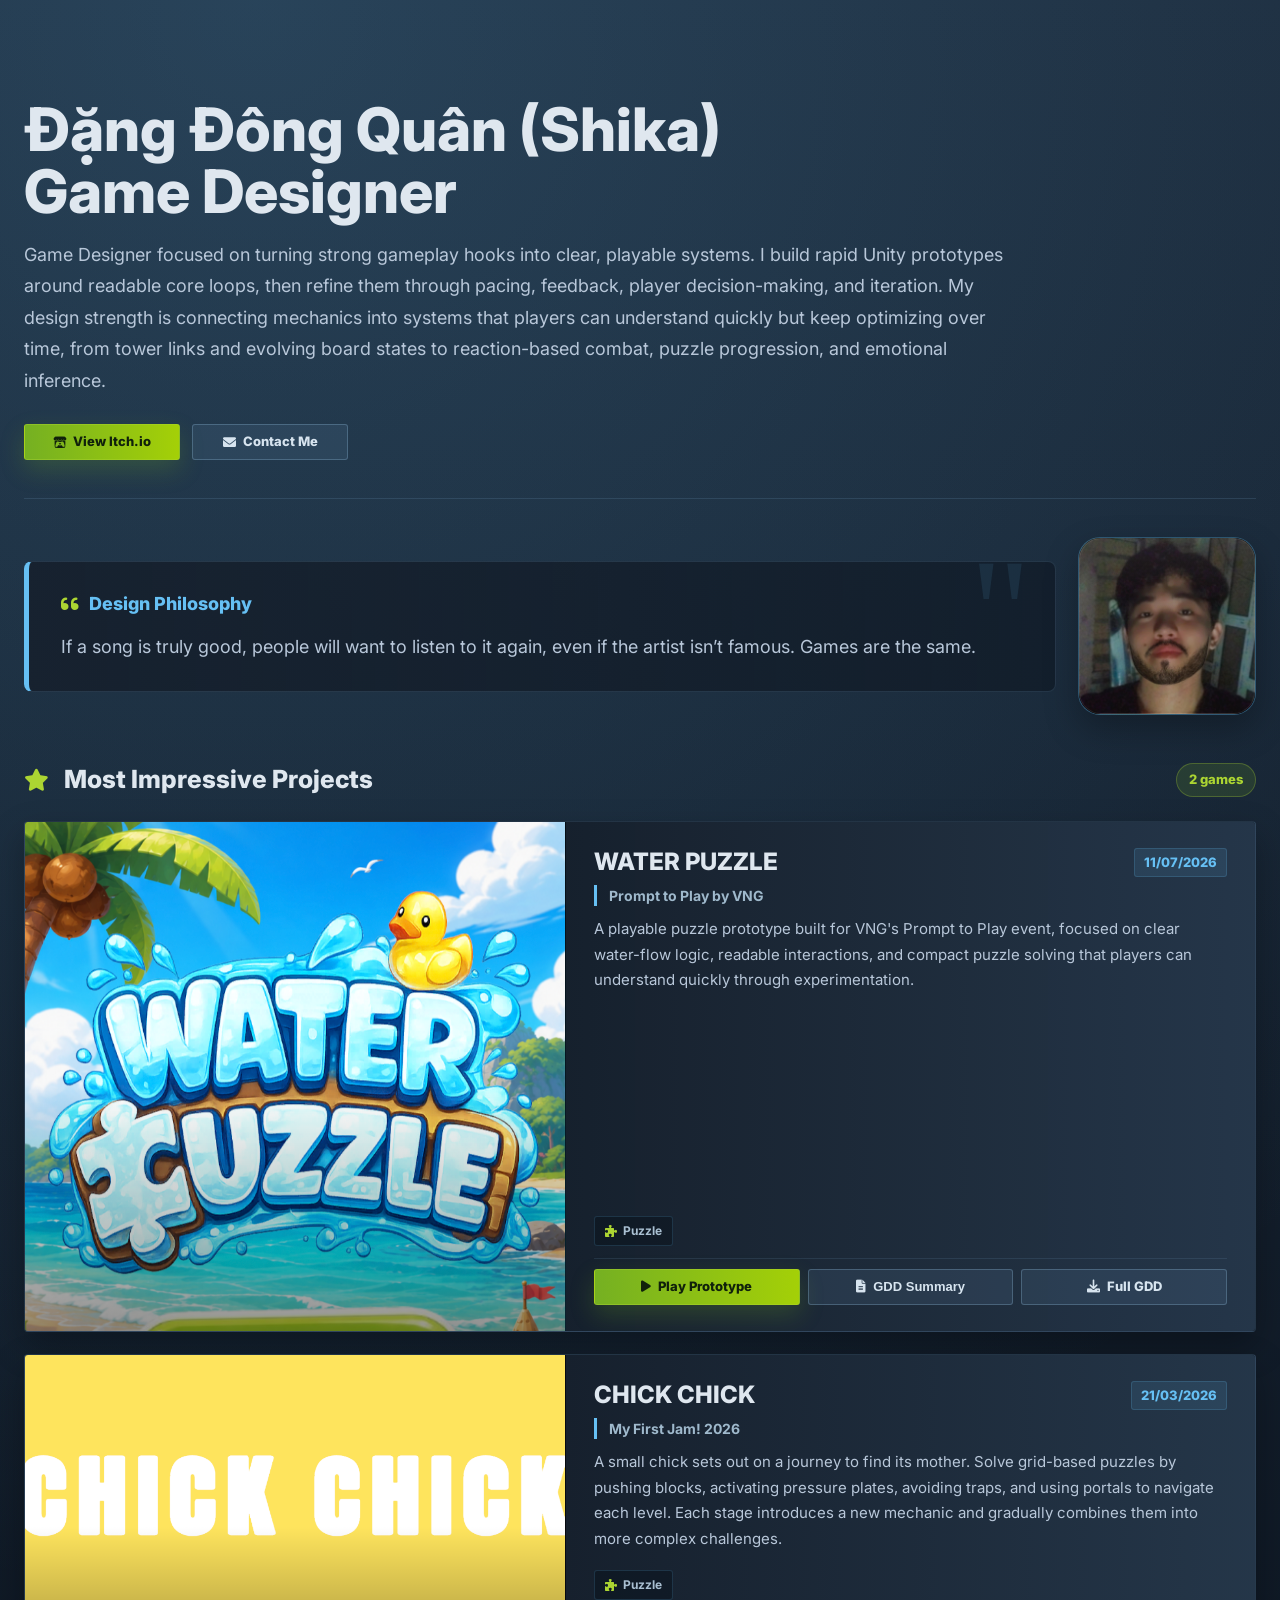
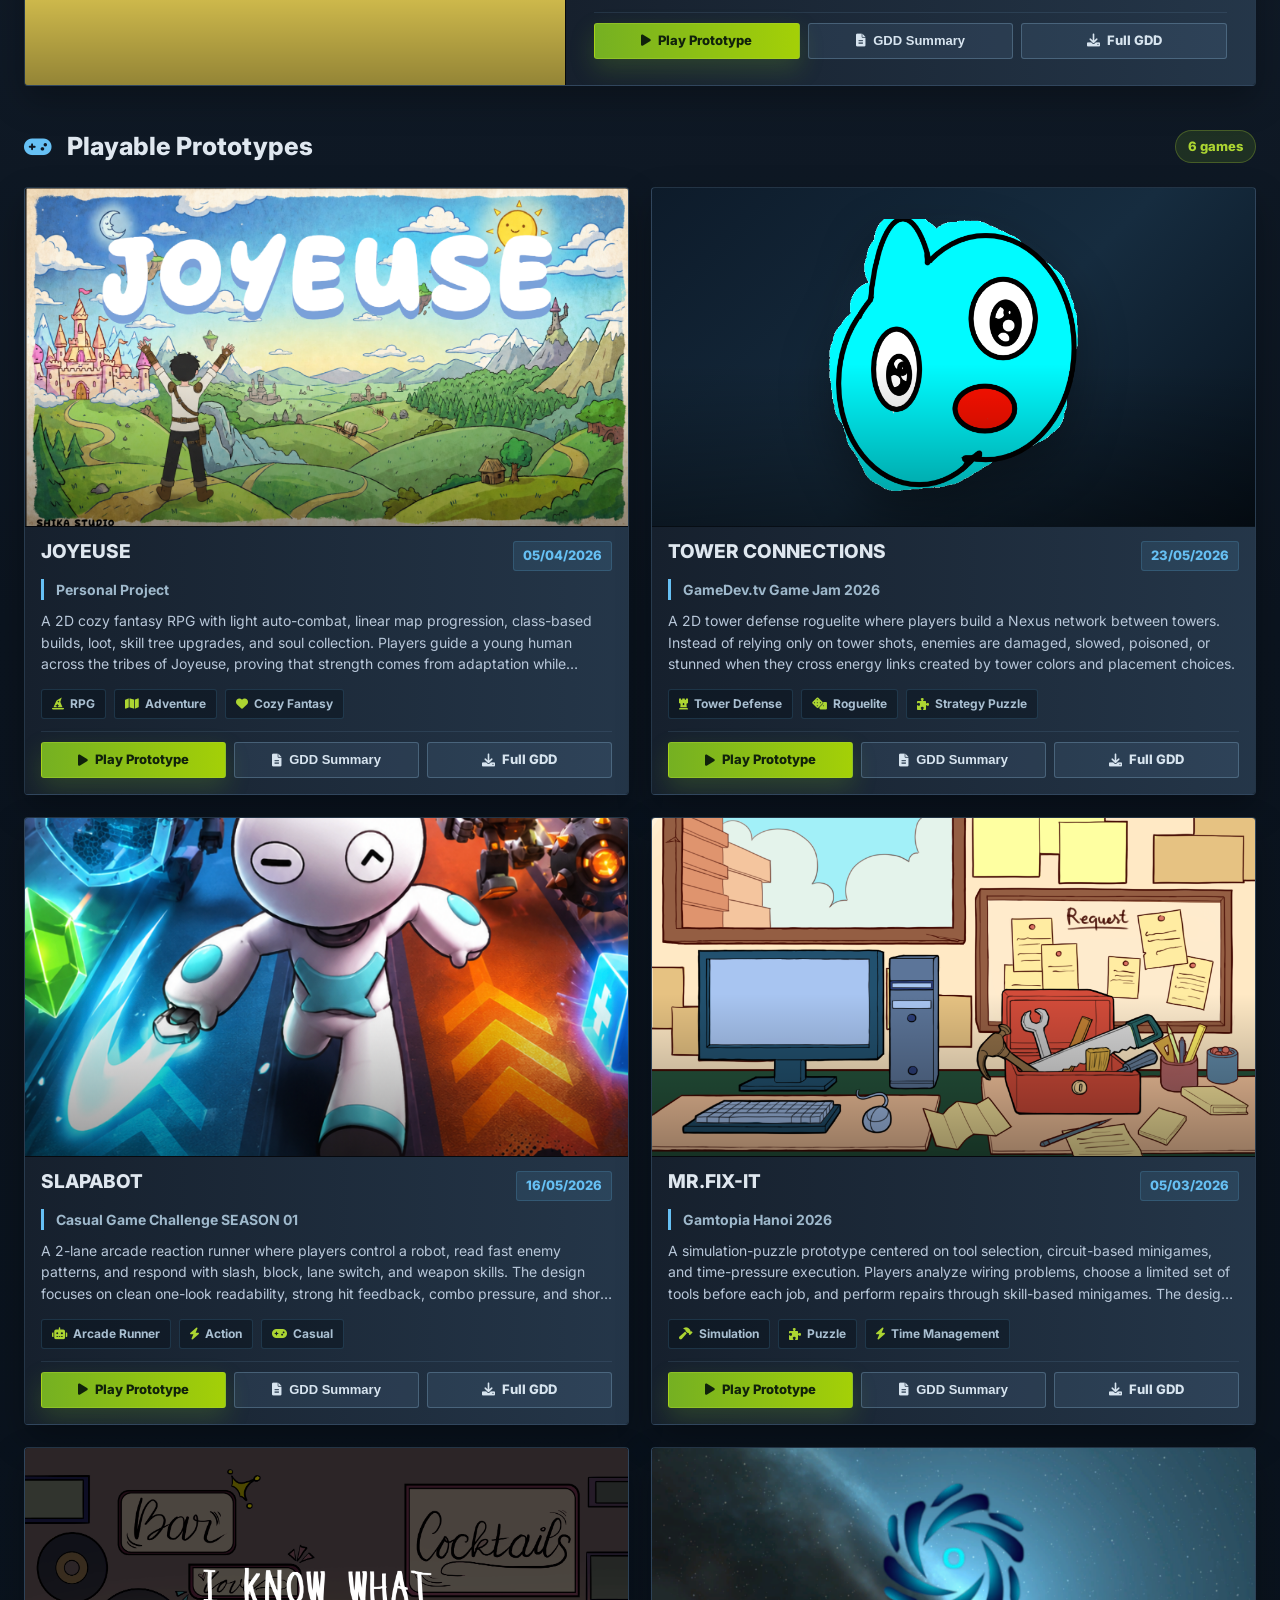
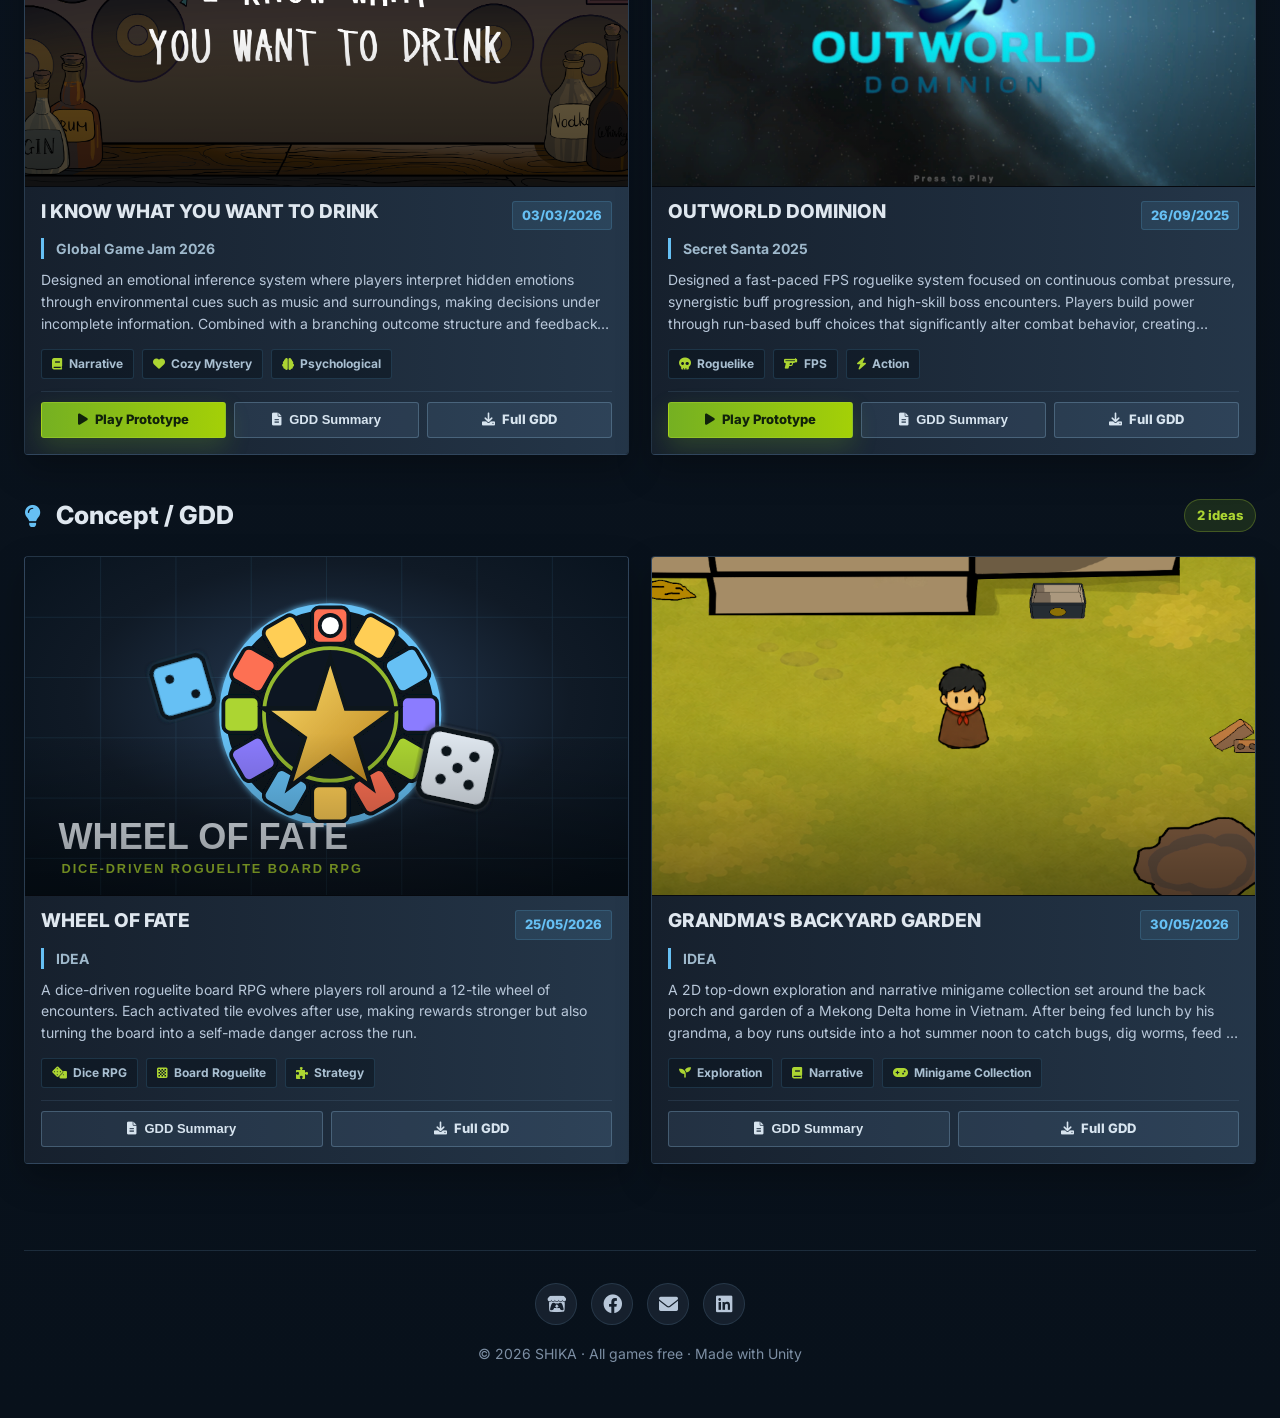
==== index.html @ f17815be "update" ====
<!DOCTYPE html>
<html lang="en">
<head>
    <meta charset="UTF-8">
    <meta name="viewport" content="width=device-width, initial-scale=1.0">
    <title>Đặng Đông Quân · Game Designer Portfolio</title>

    <!-- Fonts & Icons -->
    <link href="https://fonts.googleapis.com/css2?family=Inter:wght@300;400;500;600;700;800&display=swap" rel="stylesheet">
    <link rel="stylesheet" href="https://cdnjs.cloudflare.com/ajax/libs/font-awesome/6.0.0-beta3/css/all.min.css">

    <!-- CSS -->
    <link rel="stylesheet" href="styles.css">
</head>
<body>
    <div class="container">
        <!-- Header -->
        <div class="profile-header">
            <div class="profile-kicker">Game Design Portfolio</div>
            <h1>Đặng Đông Quân <span class="nickname">(Shika)</span><span class="role-line">Game Designer</span></h1>
            <div class="tagline">
            Game Designer focused on turning strong gameplay hooks into clear, playable systems. I build rapid Unity prototypes around readable core loops, then refine them through pacing, feedback, player decision-making, and iteration. My design strength is connecting mechanics into systems that players can understand quickly but keep optimizing over time, from tower links and evolving board states to reaction-based combat, puzzle progression, and emotional inference.
            </div>
            <div class="profile-highlights">
                <span><i class="fas fa-gamepad"></i> Gameplay Systems</span>
                <span><i class="fab fa-unity"></i> Unity Prototyping</span>
                <span><i class="fas fa-route"></i> Progression Design</span>
                <span><i class="fas fa-puzzle-piece"></i> Puzzle & Combat Loops</span>
            </div>
            <div class="hero-actions">
                <a href="https://quandd3112.itch.io/" class="btn btn-primary" target="_blank" rel="noopener noreferrer"><i class="fab fa-itch-io"></i> View Itch.io</a>
                <a href="mailto:dangdongquan311203@gmail.com" class="btn"><i class="fas fa-envelope"></i> Contact Me</a>
            </div>
        </div>

        <!-- Design Philosophy -->
        <div class="philosophy-row">
            <div class="philosophy-section">
                <div class="philosophy-title">
                    <i class="fas fa-quote-left"></i> Design Philosophy
                </div>
                <div class="philosophy-text">
                    If a song is truly good, people will want to listen to it again, even if the artist isn’t famous. Games are the same.
                </div>
            </div>

            <div class="avatar-card" aria-label="Đặng Đông Quân avatar">
                <img src="images/avatar.webp" alt="Đặng Đông Quân avatar">
            </div>
        </div>

        <!-- Featured Projects -->
        <div class="section-bar featured-section-bar">
            <div class="section-title"><i class="fas fa-star"></i> Most Impressive Projects</div>
            <div class="game-count">2 games</div>
        </div>

        <div class="game-grid featured-grid">
            <!-- WATER PUZZLE -->
            <div class="game-card" data-game="waterpuzzle">
                <div class="game-cover water-cover"><img src="images/water-puzzle.png" alt="WATER PUZZLE cover"></div>
                <div class="game-info">
                    <div class="game-title-row"><span class="game-title">WATER PUZZLE</span><span class="game-year">11/07/2026</span></div>
                    <div class="game-tagline">Prompt to Play by VNG</div>
                    <div class="game-desc">A playable puzzle prototype built for VNG's Prompt to Play event, focused on clear water-flow logic, readable interactions, and compact puzzle solving that players can understand quickly through experimentation.</div>
                    <div class="game-meta"><span><i class="fas fa-puzzle-piece"></i> Puzzle</span></div>
                    <div class="btn-group">
                        <a href="https://quandd3112.itch.io/waterpuzzle" class="btn btn-primary" target="_blank" rel="noopener noreferrer"><i class="fas fa-play"></i> Play Prototype</a>
                        <button class="btn high-level-btn" data-game="waterpuzzle"><i class="fas fa-file-alt"></i> GDD Summary</button>
                        <a href="Files/WATER-PUZZLE-GDD.docx" download class="btn"><i class="fas fa-download"></i> Full GDD</a>
                    </div>
                </div>
            </div>

            <!-- CHICK CHICK -->
            <div class="game-card" data-game="chick">
                <div class="game-cover"><img src="images/chick.png" alt="CHICK CHICK cover"></div>
                <div class="game-info">
                    <div class="game-title-row"><span class="game-title">CHICK CHICK</span><span class="game-year">21/03/2026</span></div>
                    <div class="game-tagline">My First Jam! 2026</div>
                    <div class="game-desc">A small chick sets out on a journey to find its mother. Solve grid-based puzzles by pushing blocks, activating pressure plates, avoiding traps, and using portals to navigate each level. Each stage introduces a new mechanic and gradually combines them into more complex challenges.</div>
                    <div class="game-meta"><span><i class="fas fa-puzzle-piece"></i> Puzzle</span></div>
                    <div class="btn-group">
                        <a href="https://quandd3112.itch.io/chick-chick" class="btn btn-primary" target="_blank" rel="noopener noreferrer"><i class="fas fa-play"></i> Play Prototype</a>
                        <button class="btn high-level-btn" data-game="chick"><i class="fas fa-file-alt"></i> GDD Summary</button>
                        <a href="Files/CHICKCHICK-GDD.docx" download class="btn"><i class="fas fa-download"></i> Full GDD</a>
                    </div>
                </div>
            </div>
        </div>

        <!-- Games Section -->
        <div class="section-bar">
            <div class="section-title"><i class="fas fa-gamepad"></i> Playable Prototypes</div>
            <div class="game-count">6 games</div>
        </div>

        <div class="game-grid" id="game-grid">
            <!-- JOYEUSE -->
            <div class="game-card" data-game="joyeuse">
                <div class="game-cover"><img src="images/joyeuse.png" alt="JOYEUSE cover"></div>
                <div class="game-info">
                    <div class="game-title-row">
                        <span class="game-title">JOYEUSE</span>
                        <span class="game-year">05/04/2026</span>
                    </div>
                    <div class="game-tagline">Personal Project</div>
                    <div class="game-desc">A 2D cozy fantasy RPG with light auto-combat, linear map progression, class-based builds, loot, skill tree upgrades, and soul collection. Players guide a young human across the tribes of Joyeuse, proving that strength comes from adaptation while growing from village challenger into an All-Round Warrior.</div>
                    <div class="game-meta">
                        <span><i class="fas fa-hat-wizard"></i> RPG</span>
                        <span><i class="fas fa-map"></i> Adventure</span>
                        <span><i class="fas fa-heart"></i> Cozy Fantasy</span>
                    </div>
                    <div class="btn-group">
                        <a href="https://quandd3112.itch.io/joyeuse" class="btn btn-primary" target="_blank" rel="noopener noreferrer"><i class="fas fa-play"></i> Play Prototype</a>
                        <button class="btn high-level-btn" data-game="joyeuse"><i class="fas fa-file-alt"></i> GDD Summary</button>
                        <a href="Files/JOYEUSE_GDD.docx" download class="btn"><i class="fas fa-download"></i> Full GDD</a>
                    </div>
                </div>
            </div>

            <!-- TOWER CONNECTIONS -->
            <div class="game-card" data-game="towerconnections">
                <div class="game-cover tower-cover"><img src="images/tower_blue.png" alt="TOWER CONNECTIONS blue tower character"></div>
                <div class="game-info">
                    <div class="game-title-row">
                        <span class="game-title">TOWER CONNECTIONS</span>
                        <span class="game-year">23/05/2026</span>
                    </div>
                    <div class="game-tagline">GameDev.tv Game Jam 2026</div>
                    <div class="game-desc">A 2D tower defense roguelite where players build a Nexus network between towers. Instead of relying only on tower shots, enemies are damaged, slowed, poisoned, or stunned when they cross energy links created by tower colors and placement choices.</div>
                    <div class="game-meta">
                        <span><i class="fas fa-chess-rook"></i> Tower Defense</span>
                        <span><i class="fas fa-dice"></i> Roguelite</span>
                        <span><i class="fas fa-puzzle-piece"></i> Strategy Puzzle</span>
                    </div>
                    <div class="btn-group">
                        <a href="https://quandd3112.itch.io/towner-connections" class="btn btn-primary" target="_blank" rel="noopener noreferrer"><i class="fas fa-play"></i> Play Prototype</a>
                        <button class="btn high-level-btn" data-game="towerconnections"><i class="fas fa-file-alt"></i> GDD Summary</button>
                        <a href="Files/TOWERCONNECTIONS-GDD.docx" download class="btn"><i class="fas fa-download"></i> Full GDD</a>
                    </div>
                </div>
            </div>

            <!-- SLAPABOT -->
            <div class="game-card" data-game="slapabot">
                <div class="game-cover"><img src="images/slapabot.png" alt="SLAPABOT cover"></div>
                <div class="game-info">
                    <div class="game-title-row">
                        <span class="game-title">SLAPABOT</span>
                        <span class="game-year">16/05/2026</span>
                    </div>
                    <div class="game-tagline">Casual Game Challenge SEASON 01</div>
                    <div class="game-desc">A 2-lane arcade reaction runner where players control a robot, read fast enemy patterns, and respond with slash, block, lane switch, and weapon skills. The design focuses on clean one-look readability, strong hit feedback, combo pressure, and short-run mastery.</div>
                    <div class="game-meta">
                        <span><i class="fas fa-robot"></i> Arcade Runner</span>
                        <span><i class="fas fa-bolt"></i> Action</span>
                        <span><i class="fas fa-gamepad"></i> Casual</span>
                    </div>
                    <div class="btn-group">
                        <a href="https://duongdang2003.itch.io/slapabot" class="btn btn-primary" target="_blank" rel="noopener noreferrer"><i class="fas fa-play"></i> Play Prototype</a>
                        <button class="btn high-level-btn" data-game="slapabot"><i class="fas fa-file-alt"></i> GDD Summary</button>
                        <a href="Files/SLAPABOT-GDD.docx" download class="btn"><i class="fas fa-download"></i> Full GDD</a>
                    </div>
                </div>
            </div>

            <!-- MR.FIX-IT -->
            <div class="game-card" data-game="mrfixit">
                <div class="game-cover"><img src="images/mrf.png" alt="MR.FIX-IT cover"></div>
                <div class="game-info">
                    <div class="game-title-row">
                        <span class="game-title">MR.FIX-IT</span>
                        <span class="game-year">05/03/2026</span>
                    </div>
                    <div class="game-tagline">Gamtopia Hanoi 2026</div>
                    <div class="game-desc">A simulation-puzzle prototype centered on tool selection, circuit-based minigames, and time-pressure execution. Players analyze wiring problems, choose a limited set of tools before each job, and perform repairs through skill-based minigames. The design emphasizes decision-making under constraints, precision, and penalty-driven feedback.</div>
                    <div class="game-meta">
                        <span><i class="fas fa-hammer"></i> Simulation</span>
                        <span><i class="fas fa-puzzle-piece"></i> Puzzle</span>
                        <span><i class="fas fa-bolt"></i> Time Management</span>
                    </div>
                    <div class="btn-group">
                        <a href="https://duongdang2003.itch.io/electrician-simulator" class="btn btn-primary" target="_blank" rel="noopener noreferrer"><i class="fas fa-play"></i> Play Prototype</a>
                        <button class="btn high-level-btn" data-game="mrfixit"><i class="fas fa-file-alt"></i> GDD Summary</button>
                        <a href="Files/MRFIXIT.pdf" download class="btn"><i class="fas fa-download"></i> Full GDD</a>
                    </div>
                </div>
            </div>

            <!-- I KNOW WHAT YOU WANT TO DRINK -->
            <div class="game-card" data-game="shika">
                <div class="game-cover"><img src="images/ikwywtd.png" alt="I Know What You Want To Drink cover"></div>
                <div class="game-info">
                    <div class="game-title-row">
                        <span class="game-title">I KNOW WHAT YOU WANT TO DRINK</span>
                        <span class="game-year">03/03/2026</span>
                    </div>
                    <div class="game-tagline">Global Game Jam 2026</div>
                    <div class="game-desc">Designed an emotional inference system where players interpret hidden emotions through environmental cues such as music and surroundings, making decisions under incomplete information. Combined with a branching outcome structure and feedback-driven consequences, the gameplay creates tension through uncertainty and player judgment.</div>
                    <div class="game-meta">
                        <span><i class="fas fa-book"></i> Narrative</span>
                        <span><i class="fas fa-heart"></i> Cozy Mystery</span>
                        <span><i class="fas fa-brain"></i> Psychological</span>
                    </div>
                    <div class="btn-group">
                        <a href="https://quandd3112.itch.io/demo-ikwywtd" class="btn btn-primary" target="_blank" rel="noopener noreferrer"><i class="fas fa-play"></i> Play Prototype</a>
                        <button class="btn high-level-btn" data-game="shika"><i class="fas fa-file-alt"></i> GDD Summary</button>
                        <a href="Files/IKWYWTD.pdf" download class="btn"><i class="fas fa-download"></i> Full GDD</a>
                    </div>
                </div>
            </div>

            <!-- OUTWORLD DOMINION -->
            <div class="game-card" data-game="outworld">
                <div class="game-cover"><img src="images/owdm.png" alt="OUTWORLD DOMINION cover"></div>
                <div class="game-info">
                    <div class="game-title-row">
                        <span class="game-title">OUTWORLD DOMINION</span>
                        <span class="game-year">26/09/2025</span>
                    </div>
                    <div class="game-tagline">Secret Santa 2025</div>
                    <div class="game-desc">Designed a fast-paced FPS roguelike system focused on continuous combat pressure, synergistic buff progression, and high-skill boss encounters. Players build power through run-based buff choices that significantly alter combat behavior, creating distinct playstyles across runs. The design emphasizes movement, fast decision-making, and replayability through controlled randomness.</div>
                    <div class="game-meta">
                        <span><i class="fas fa-skull"></i> Roguelike</span>
                        <span><i class="fas fa-gun"></i> FPS</span>
                        <span><i class="fas fa-bolt"></i> Action</span>
                    </div>
                    <div class="btn-group">
                        <a href="https://quandd3112.itch.io/out-world-dominion" class="btn btn-primary" target="_blank" rel="noopener noreferrer"><i class="fas fa-play"></i> Play Prototype</a>
                        <button class="btn high-level-btn" data-game="outworld"><i class="fas fa-file-alt"></i> GDD Summary</button>
                        <a href="Files/GDD-Outworld-Dominion.pdf" download class="btn"><i class="fas fa-download"></i> Full GDD</a>
                    </div>
                </div>
            </div>
        </div>

        <div class="section-bar">
            <div class="section-title"><i class="fas fa-lightbulb"></i> Concept / GDD</div>
            <div class="game-count">2 ideas</div>
        </div>

        <div class="game-grid concept-grid">
            <!-- WHEEL OF FATE -->
            <div class="game-card" data-game="wheeloffate">
                <div class="game-cover"><img src="images/wheel-of-fate.svg" alt="WHEEL OF FATE cover"></div>
                <div class="game-info">
                    <div class="game-title-row">
                        <span class="game-title">WHEEL OF FATE</span>
                        <span class="game-year">25/05/2026</span>
                    </div>
                    <div class="game-tagline">IDEA</div>
                    <div class="game-desc">A dice-driven roguelite board RPG where players roll around a 12-tile wheel of encounters. Each activated tile evolves after use, making rewards stronger but also turning the board into a self-made danger across the run.</div>
                    <div class="game-meta">
                        <span><i class="fas fa-dice"></i> Dice RPG</span>
                        <span><i class="fas fa-chess-board"></i> Board Roguelite</span>
                        <span><i class="fas fa-puzzle-piece"></i> Strategy</span>
                    </div>
                    <div class="btn-group">
                        <button class="btn high-level-btn" data-game="wheeloffate"><i class="fas fa-file-alt"></i> GDD Summary</button>
                        <a href="Files/Wheel-of-Fate-GDD.docx" download class="btn"><i class="fas fa-download"></i> Full GDD</a>
                    </div>
                </div>
            </div>

            <!-- GRANDMA'S BACKYARD GARDEN -->
            <div class="game-card" data-game="grandmasbackyardgarden">
                <div class="game-cover"><img src="images/grandmas-backyard-garden.png" alt="GRANDMA'S BACKYARD GARDEN gameplay screenshot"></div>
                <div class="game-info">
                    <div class="game-title-row">
                        <span class="game-title">GRANDMA'S BACKYARD GARDEN</span>
                        <span class="game-year">30/05/2026</span>
                    </div>
                    <div class="game-tagline">IDEA</div>
                    <div class="game-desc">A 2D top-down exploration and narrative minigame collection set around the back porch and garden of a Mekong Delta home in Vietnam. After being fed lunch by his grandma, a boy runs outside into a hot summer noon to catch bugs, dig worms, feed a baby bird, catch snails, fish, race pill bugs in a Danisa tin, watch ants, create a fire plume, and collect story memories.</div>
                    <div class="game-meta">
                        <span><i class="fas fa-seedling"></i> Exploration</span>
                        <span><i class="fas fa-book"></i> Narrative</span>
                        <span><i class="fas fa-gamepad"></i> Minigame Collection</span>
                    </div>
                    <div class="btn-group">
                        <button class="btn high-level-btn" data-game="grandmasbackyardgarden"><i class="fas fa-file-alt"></i> GDD Summary</button>
                        <a href="Files/Grandma%27s%20Backyard%20Garden.docx" download class="btn"><i class="fas fa-download"></i> Full GDD</a>
                    </div>
                </div>
            </div>
        </div>

        <!-- MODAL -->
        <div id="gddModal" class="modal">
            <div class="modal-content">
                <span class="close-modal">&times;</span>
                <div id="modalContent"></div>
            </div>
        </div>

        <!-- Footer -->
        <div class="footer">
            <div class="social-links">
                <a href="https://quandd3112.itch.io/" target="_blank" rel="noopener noreferrer" aria-label="Itch.io"><i class="fab fa-itch-io"></i></a>
                <a href="https://www.facebook.com/angongquan.234564" target="_blank" rel="noopener noreferrer" aria-label="Facebook"><i class="fab fa-facebook"></i></a>
                <a href="mailto:dangdongquan311203@gmail.com" aria-label="Email"><i class="fas fa-envelope"></i></a>
                <a href="https://www.linkedin.com/in/qu%C3%A2n-%C4%91%E1%BA%B7ng-%C4%91%C3%B4ng-0684a6319/" target="_blank" rel="noopener noreferrer" aria-label="LinkedIn"><i class="fab fa-linkedin"></i></a>
            </div>
            <p>© 2026 SHIKA · All games free · Made with Unity</p>
        </div>
    </div>

    <!-- JavaScript -->
    <script src="script.js"></script>
</body>
</html>
---- styles.css ----
:root {
    --bg: #0b141f;
    --surface: #16202d;
    --surface-soft: #101a26;
    --ink: #dfe7ef;
    --ink-soft: #b8c7d9;
    --muted: #7d8fa4;
    --line: rgba(103, 140, 174, 0.22);
    --line-strong: rgba(133, 172, 204, 0.34);
    --teal: #66c0f4;
    --blue: #1a9fff;
    --coral: #c7d5e0;
    --gold: #acd532;
    --mint: #75b022;
    --shadow: 0 22px 48px rgba(0, 0, 0, 0.42);
    --shadow-soft: 0 14px 34px rgba(0, 0, 0, 0.28);
}

* {
    margin: 0;
    padding: 0;
    box-sizing: border-box;
}

html {
    background: #0b141f;
    overscroll-behavior-y: none;
    scroll-behavior: smooth;
}

body {
    min-height: 100vh;
    overflow-x: hidden;
    overscroll-behavior-y: none;
    background:
        radial-gradient(circle at 20% 0%, rgba(102, 192, 244, 0.18), transparent 34%),
        linear-gradient(180deg, #1b2838 0%, #0b141f 48%, #08111b 100%);
    font-family: 'Inter', sans-serif;
    color: var(--ink);
    line-height: 1.5;
}

body::before {
    content: '';
    position: fixed;
    inset: 0;
    z-index: -1;
    pointer-events: none;
    background:
        linear-gradient(90deg, rgba(102, 192, 244, 0.07), transparent 24%, rgba(117, 176, 34, 0.05) 72%, transparent),
        linear-gradient(rgba(0, 0, 0, 0.18), transparent 28%);
}

a {
    color: inherit;
}

button,
a {
    -webkit-tap-highlight-color: transparent;
}

.container {
    max-width: 1320px;
    margin: 0 auto;
    padding: 44px 24px 36px;
}

/* Header */
.profile-header {
    position: relative;
    padding: 54px 0 38px;
    margin-bottom: 38px;
    border-bottom: 1px solid var(--line);
}

.profile-header::before {
    display: none;
}

.profile-kicker {
    display: none;
    align-items: center;
    margin-bottom: 14px;
    padding: 7px 12px;
    border: 1px solid rgba(102, 192, 244, 0.28);
    border-radius: 999px;
    color: var(--teal);
    background: rgba(8, 17, 27, 0.76);
    font-size: 13px;
    font-weight: 700;
}

.profile-header h1 {
    max-width: 980px;
    margin-bottom: 16px;
    color: var(--ink);
    font-size: 60px;
    line-height: 1.04;
    font-weight: 800;
    overflow-wrap: anywhere;
}

.profile-header h1 .nickname {
    display: inline;
}

.profile-header h1 .role-line {
    display: block;
}

.profile-header .tagline {
    max-width: 980px;
    color: var(--ink-soft);
    font-size: 18px;
    font-weight: 400;
    line-height: 1.75;
}

.profile-highlights {
    display: none;
    flex-wrap: wrap;
    gap: 10px;
    margin-top: 24px;
}

.profile-highlights span {
    display: inline-flex;
    align-items: center;
    gap: 8px;
    min-height: 36px;
    padding: 7px 12px;
    border: 1px solid var(--line);
    border-radius: 999px;
    background: rgba(22, 32, 45, 0.82);
    color: var(--ink-soft);
    font-size: 13px;
    font-weight: 600;
    box-shadow: 0 5px 16px rgba(0, 0, 0, 0.16);
}

.profile-highlights i {
    color: var(--teal);
}

.hero-actions {
    display: flex;
    flex-wrap: wrap;
    gap: 12px;
    margin-top: 28px;
}

.hero-actions .btn {
    flex: 0 0 auto;
    min-width: 156px;
}

/* Design Philosophy Section */
.philosophy-row {
    display: grid;
    grid-template-columns: minmax(0, 1fr) 178px;
    align-items: center;
    gap: 22px;
    margin-bottom: 46px;
}

.philosophy-section {
    position: relative;
    overflow: hidden;
    margin-bottom: 0;
    padding: 28px 32px;
    border: 1px solid var(--line);
    border-left: 5px solid var(--teal);
    border-radius: 8px;
    background: linear-gradient(90deg, rgba(22, 32, 45, 0.9), rgba(16, 26, 38, 0.72));
}

.philosophy-section::before {
    content: '"';
    position: absolute;
    top: -26px;
    right: 24px;
    color: rgba(102, 192, 244, 0.1);
    font-family: Georgia, serif;
    font-size: 150px;
    line-height: 1;
}

.philosophy-title {
    display: flex;
    align-items: center;
    gap: 10px;
    margin-bottom: 14px;
    color: var(--teal);
    font-size: 18px;
    font-weight: 800;
}

.philosophy-title i {
    color: var(--gold);
    font-size: 20px;
}

.philosophy-text {
    position: relative;
    z-index: 1;
    max-width: 980px;
    color: var(--ink-soft);
    font-size: 18px;
    line-height: 1.75;
}

.philosophy-text strong {
    color: var(--ink);
    font-style: normal;
}

.avatar-card {
    position: relative;
    overflow: hidden;
    width: 178px;
    height: 178px;
    max-width: 178px;
    max-height: 178px;
    aspect-ratio: 1;
    justify-self: end;
    border: 1px solid rgba(102, 192, 244, 0.38);
    border-radius: 22px;
    background:
        radial-gradient(circle at 28% 18%, rgba(172, 213, 50, 0.24), transparent 32%),
        linear-gradient(145deg, rgba(22, 32, 45, 0.95), rgba(8, 17, 27, 0.96));
    box-shadow: var(--shadow-soft);
}

.avatar-card::after {
    content: '';
    position: absolute;
    inset: 0;
    pointer-events: none;
    border: 1px solid rgba(255, 255, 255, 0.08);
    border-radius: inherit;
    background: linear-gradient(180deg, rgba(255, 255, 255, 0.08), transparent 42%);
}

.avatar-card img {
    width: 100%;
    height: 100%;
    object-fit: cover;
    object-position: center 28%;
    display: block;
}

/* Section title */
.section-bar {
    display: flex;
    align-items: center;
    justify-content: space-between;
    gap: 16px;
    margin: 42px 0 22px;
}

.section-title {
    color: var(--ink);
    font-size: 25px;
    font-weight: 800;
}

.section-title i {
    margin-right: 10px;
    color: var(--teal);
    font-size: 22px;
}

.game-count {
    flex: 0 0 auto;
    padding: 6px 12px;
    border: 1px solid rgba(172, 213, 50, 0.28);
    border-radius: 999px;
    background: rgba(117, 176, 34, 0.16);
    color: var(--gold);
    font-size: 13px;
    font-weight: 800;
}

/* Game grid */
.game-grid {
    display: grid;
    grid-template-columns: repeat(2, minmax(0, 1fr));
    gap: 22px;
}

.featured-section-bar .section-title i {
    color: var(--gold);
}

.featured-grid {
    grid-template-columns: 1fr;
}

.featured-grid .game-card {
    display: grid;
    grid-template-columns: minmax(320px, 44%) 1fr;
}

.featured-grid .game-cover,
.featured-grid .game-card[data-game="joyeuse"] .game-cover {
    height: 100%;
    min-height: 330px;
    aspect-ratio: auto;
    border-right: 1px solid rgba(0, 0, 0, 0.55);
    border-bottom: 0;
}

.featured-grid .game-info,
.featured-grid .game-card[data-game="joyeuse"] .game-info {
    padding: 26px 28px;
}

.featured-grid .game-desc {
    display: block;
    overflow: visible;
    font-size: 15px;
    line-height: 1.7;
}

.featured-grid .game-title,
.featured-grid .game-card[data-game="joyeuse"] .game-title {
    font-size: 24px;
}

.game-card {
    display: flex;
    flex-direction: column;
    overflow: hidden;
    border: 1px solid rgba(103, 140, 174, 0.22);
    border-radius: 4px;
    background: linear-gradient(180deg, #223246 0%, #111b28 100%);
    box-shadow: var(--shadow-soft);
    transition: transform 0.2s ease, box-shadow 0.2s ease, border-color 0.2s ease;
}

.game-card:hover {
    transform: translateY(-3px);
    border-color: rgba(102, 192, 244, 0.72);
    box-shadow: var(--shadow);
}

.game-card[data-game="joyeuse"] {
    grid-column: auto;
    display: flex;
    min-height: 0;
}

.game-cover {
    position: relative;
    display: flex;
    align-items: center;
    justify-content: center;
    aspect-ratio: 16 / 9;
    height: auto;
    overflow: hidden;
    border-bottom: 1px solid rgba(0, 0, 0, 0.55);
    background: #0e151f;
}

.game-card[data-game="joyeuse"] .game-cover {
    height: auto;
    min-height: 0;
    border-right: none;
    border-bottom: 1px solid rgba(0, 0, 0, 0.55);
}

.game-cover img {
    width: 100%;
    height: 100%;
    object-fit: cover;
    transition: transform 0.3s ease;
}

.tower-cover {
    background:
        radial-gradient(circle at 50% 45%, rgba(102, 192, 244, 0.22), transparent 36%),
        linear-gradient(135deg, #0d1b2a, #162c3f 54%, #07121d);
}

.tower-cover img {
    width: 62%;
    height: 82%;
    object-fit: contain;
    filter: drop-shadow(0 20px 24px rgba(0, 0, 0, 0.34));
}

.water-cover {
    background:
        radial-gradient(circle at 28% 26%, rgba(172, 213, 50, 0.24), transparent 26%),
        radial-gradient(circle at 70% 60%, rgba(102, 192, 244, 0.3), transparent 34%),
        linear-gradient(135deg, #071b2d 0%, #0f4d67 48%, #143259 100%);
}

.game-card[data-game="joyeuse"] .game-cover img {
    object-position: center;
}

.game-card:hover .game-cover img {
    transform: scale(1.045);
}

.game-cover::after {
    content: '';
    position: absolute;
    inset: 0;
    pointer-events: none;
    background: linear-gradient(180deg, transparent 52%, rgba(0, 0, 0, 0.42) 100%);
}

.game-info {
    display: flex;
    flex: 1;
    flex-direction: column;
    padding: 14px 16px 16px;
    background:
        linear-gradient(90deg, rgba(22, 32, 45, 0.98), rgba(37, 55, 74, 0.96)),
        var(--surface);
}

.game-card[data-game="joyeuse"] .game-info {
    padding: 14px 16px 16px;
}

.game-title-row {
    display: flex;
    align-items: flex-start;
    justify-content: space-between;
    gap: 12px;
    margin-bottom: 8px;
}

.game-title {
    color: var(--ink);
    font-size: 19px;
    font-weight: 800;
    line-height: 1.16;
}

.game-card[data-game="joyeuse"] .game-title {
    font-size: 19px;
}

.game-year {
    flex: 0 0 auto;
    padding: 4px 9px;
    border: 1px solid rgba(102, 192, 244, 0.18);
    border-radius: 3px;
    background: rgba(102, 192, 244, 0.11);
    color: var(--teal);
    font-size: 13px;
    font-weight: 800;
}

.game-tagline {
    margin-bottom: 10px;
    padding-left: 12px;
    border-left: 3px solid var(--teal);
    color: #9fb9cc;
    font-size: 14px;
    font-weight: 700;
}

.game-desc {
    flex: 1;
    margin-bottom: 14px;
    color: var(--ink-soft);
    font-size: 14px;
    line-height: 1.55;
    display: -webkit-box;
    overflow: hidden;
    -webkit-box-orient: vertical;
    -webkit-line-clamp: 3;
}

.game-card[data-game="joyeuse"] .game-desc {
    font-size: 14px;
}

.game-meta {
    display: flex;
    flex-wrap: wrap;
    gap: 8px;
    margin-bottom: 12px;
}

.game-meta span {
    display: inline-flex;
    align-items: center;
    gap: 6px;
    min-height: 28px;
    padding: 5px 10px;
    border: 1px solid rgba(102, 192, 244, 0.16);
    border-radius: 3px;
    background: rgba(8, 17, 27, 0.44);
    color: #a9bfd1;
    font-size: 12px;
    font-weight: 700;
}

.game-meta i {
    color: var(--gold);
    font-size: 12px;
}

.btn-group {
    display: flex;
    flex-wrap: wrap;
    gap: 8px;
    margin-top: auto;
    padding-top: 10px;
    border-top: 1px solid rgba(103, 140, 174, 0.18);
}

.btn {
    display: inline-flex;
    flex: 1 1 130px;
    align-items: center;
    justify-content: center;
    gap: 7px;
    min-height: 36px;
    padding: 8px 11px;
    border: 1px solid var(--line-strong);
    border-radius: 3px;
    background: rgba(103, 140, 174, 0.16);
    color: #d7e4ef;
    font-size: 13px;
    font-weight: 800;
    line-height: 1.2;
    text-align: center;
    text-decoration: none;
    cursor: pointer;
    transition: transform 0.2s ease, background 0.2s ease, border-color 0.2s ease, color 0.2s ease, box-shadow 0.2s ease;
}

.btn i {
    flex: 0 0 auto;
}

.btn-primary {
    border-color: rgba(172, 213, 50, 0.42);
    background: linear-gradient(90deg, #75b022, #a4d007);
    color: #10210b;
    box-shadow: 0 10px 24px rgba(117, 176, 34, 0.22);
}

.btn:hover {
    transform: translateY(-2px);
    border-color: rgba(102, 192, 244, 0.54);
    background: rgba(102, 192, 244, 0.2);
    color: #ffffff;
}

.btn-primary:hover {
    border-color: rgba(190, 230, 64, 0.72);
    background: linear-gradient(90deg, #8bc53f, #b8e63d);
    color: #0b1708;
}

.btn:focus-visible,
.close-modal:focus-visible,
.social-links a:focus-visible {
    outline: 3px solid rgba(244, 183, 64, 0.58);
    outline-offset: 3px;
}

/* Modal */
.modal {
    display: none;
    position: fixed;
    inset: 0;
    z-index: 1000;
    align-items: center;
    justify-content: center;
    padding: 24px;
    background: rgba(0, 0, 0, 0.66);
    backdrop-filter: blur(10px);
}

.modal.active {
    display: flex;
}

.modal-content {
    position: relative;
    width: min(860px, 100%);
    max-height: 84vh;
    overflow-y: auto;
    border: 1px solid var(--line);
    border-radius: 8px;
    background: #101a26;
    box-shadow: 0 34px 70px rgba(0, 0, 0, 0.48);
    padding: 38px;
}

.close-modal {
    position: absolute;
    top: 18px;
    right: 20px;
    display: flex;
    align-items: center;
    justify-content: center;
    width: 40px;
    height: 40px;
    border-radius: 999px;
    background: #1b2838;
    color: var(--muted);
    font-size: 30px;
    line-height: 1;
    cursor: pointer;
    transition: color 0.2s ease, background 0.2s ease, transform 0.2s ease;
}

.close-modal:hover {
    transform: rotate(4deg);
    background: rgba(102, 192, 244, 0.16);
    color: var(--teal);
}

.modal h2 {
    margin-bottom: 24px;
    padding-right: 44px;
    padding-bottom: 16px;
    border-bottom: 1px solid var(--line);
    color: var(--ink);
    font-size: 32px;
    font-weight: 800;
}

.modal-section {
    margin: 28px 0;
}

.modal-section h3 {
    display: flex;
    align-items: center;
    gap: 8px;
    margin-bottom: 12px;
    color: var(--teal);
    font-size: 19px;
    font-weight: 800;
}

.modal-section h3 i {
    font-size: 18px;
}

.modal-section p,
.modal-section li {
    color: var(--ink-soft);
    font-size: 15px;
    line-height: 1.7;
}

.modal-section ul,
.modal-section ol {
    padding-left: 24px;
    margin: 12px 0;
}

.modal-section li {
    margin-bottom: 5px;
}

.modal-section table {
    width: 100%;
    margin: 16px 0;
    border-collapse: collapse;
    font-size: 14px;
}

.modal-section th,
.modal-section td {
    padding: 9px 10px 9px 0;
    border-bottom: 1px solid var(--line);
    text-align: left;
}

.modal-section th {
    color: var(--muted);
    font-weight: 800;
}

.modal-section td {
    color: var(--ink-soft);
}

.modal-close-btn {
    display: none;
}

/* Footer */
.footer {
    margin-top: 86px;
    padding: 32px 0 18px;
    border-top: 1px solid var(--line);
    color: var(--muted);
    text-align: center;
    font-size: 14px;
}

.social-links {
    display: flex;
    justify-content: center;
    gap: 14px;
    margin-bottom: 18px;
}

.social-links a {
    display: inline-flex;
    align-items: center;
    justify-content: center;
    width: 42px;
    height: 42px;
    border: 1px solid var(--line);
    border-radius: 999px;
    background: #16202d;
    color: var(--ink-soft);
    font-size: 19px;
    text-decoration: none;
    transition: transform 0.2s ease, color 0.2s ease, border-color 0.2s ease, box-shadow 0.2s ease;
}

.social-links a:hover {
    transform: translateY(-2px);
    border-color: rgba(0, 151, 167, 0.46);
    color: var(--teal);
    box-shadow: 0 8px 20px rgba(0, 0, 0, 0.28);
}

/* Responsive */
@media (max-width: 980px) {
    .philosophy-row {
        grid-template-columns: 1fr;
    }

    .avatar-card {
        justify-self: center;
        width: min(220px, 68vw);
        height: min(220px, 68vw);
        max-width: 220px;
        max-height: 220px;
        aspect-ratio: 1;
    }

    .featured-grid .game-card {
        grid-template-columns: 1fr;
    }

    .featured-grid .game-cover,
    .featured-grid .game-card[data-game="joyeuse"] .game-cover {
        min-height: 0;
        height: auto;
        aspect-ratio: 16 / 9;
        border-right: 0;
        border-bottom: 1px solid rgba(0, 0, 0, 0.55);
    }

    .profile-header h1 {
        font-size: 44px;
        line-height: 1.1;
    }

    .game-grid {
        grid-template-columns: 1fr;
    }

    .game-card[data-game="joyeuse"] {
        display: flex;
        min-height: 0;
    }

    .game-card[data-game="joyeuse"] .game-cover {
        height: 260px;
        min-height: 0;
        border-right: none;
        border-bottom: 1px solid var(--line);
    }

    .game-card[data-game="joyeuse"] .game-info {
        padding: 24px;
    }

    .game-card[data-game="joyeuse"] .game-title {
        font-size: 24px;
    }
}

@media (max-width: 600px) {
    .container {
        padding: 28px 16px 30px;
    }

    .profile-header {
        padding: 42px 0 30px;
        margin-bottom: 30px;
    }

    .profile-header h1 {
        font-size: 32px;
    }

    .profile-header h1 .nickname {
        display: block;
    }

    .profile-header .tagline,
    .philosophy-text {
        font-size: 16px;
        line-height: 1.65;
    }

    .profile-highlights span {
        width: 100%;
    }

    .hero-actions {
        flex-direction: column;
    }

    .hero-actions .btn {
        width: 100%;
    }

    .philosophy-section {
        padding: 24px 22px;
    }

    .section-bar {
        align-items: flex-start;
        flex-direction: column;
    }

    .section-title {
        font-size: 22px;
    }

    .game-cover,
    .game-card[data-game="joyeuse"] .game-cover {
        height: 190px;
    }

    .game-info,
    .game-card[data-game="joyeuse"] .game-info {
        padding: 20px;
    }

    .game-title-row {
        align-items: flex-start;
        flex-direction: column;
    }

    .btn-group {
        flex-direction: column;
    }

    .btn {
        width: 100%;
        flex-basis: auto;
    }

    .modal {
        padding: 14px;
    }

    .modal-content {
        padding: 28px 22px;
    }

    .modal h2 {
        font-size: 24px;
    }
}
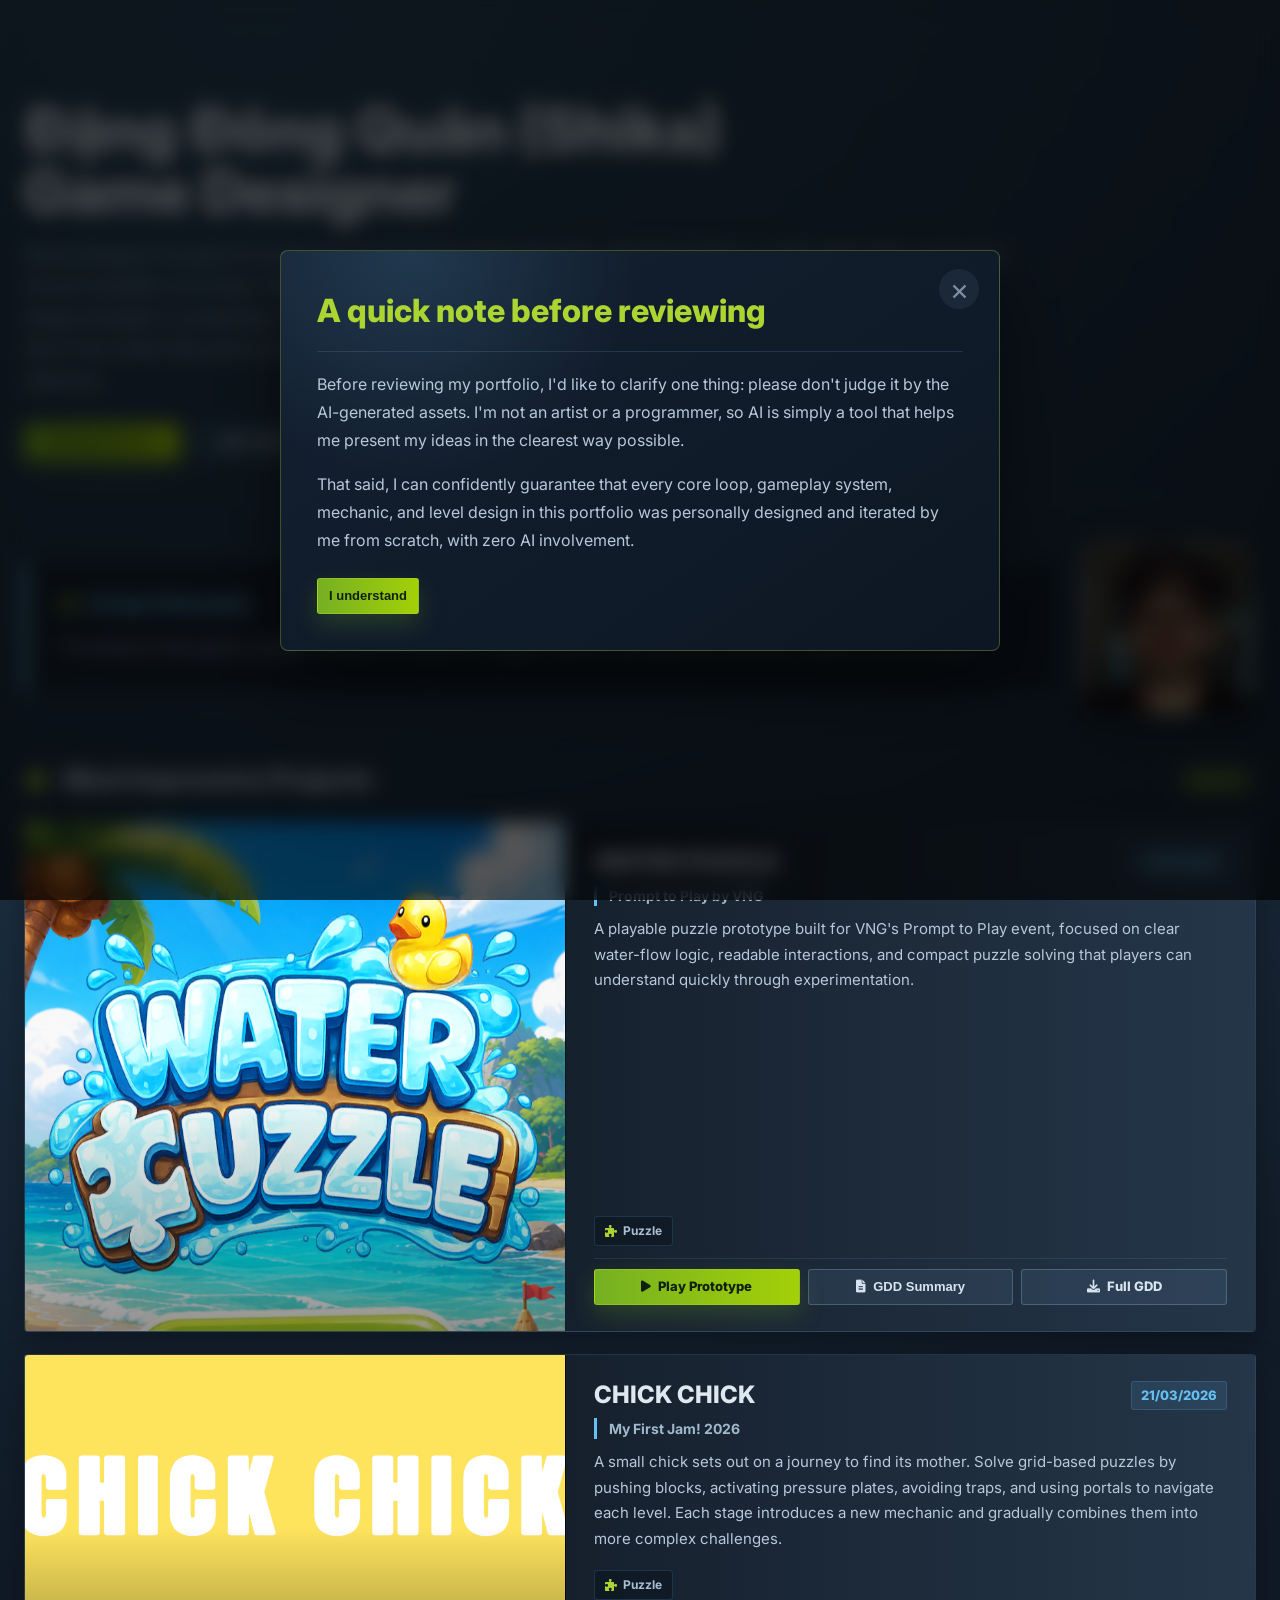
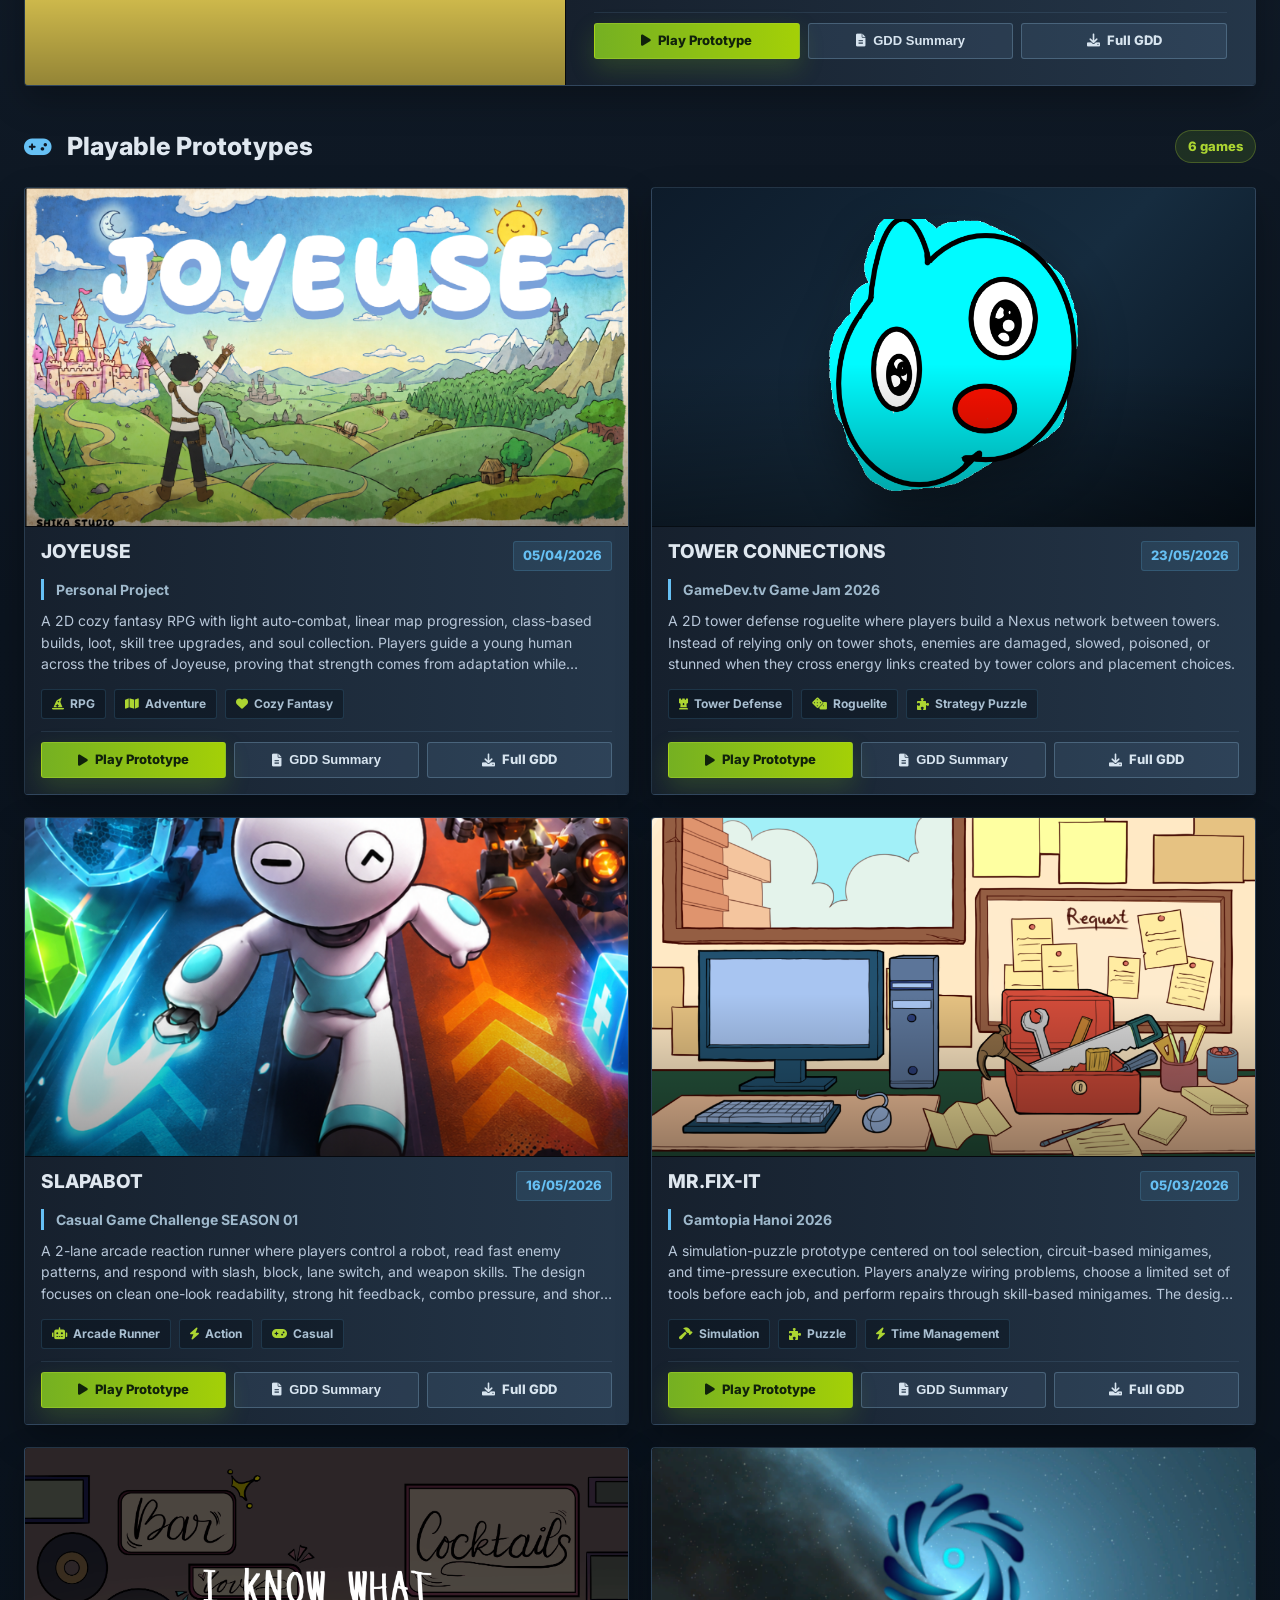
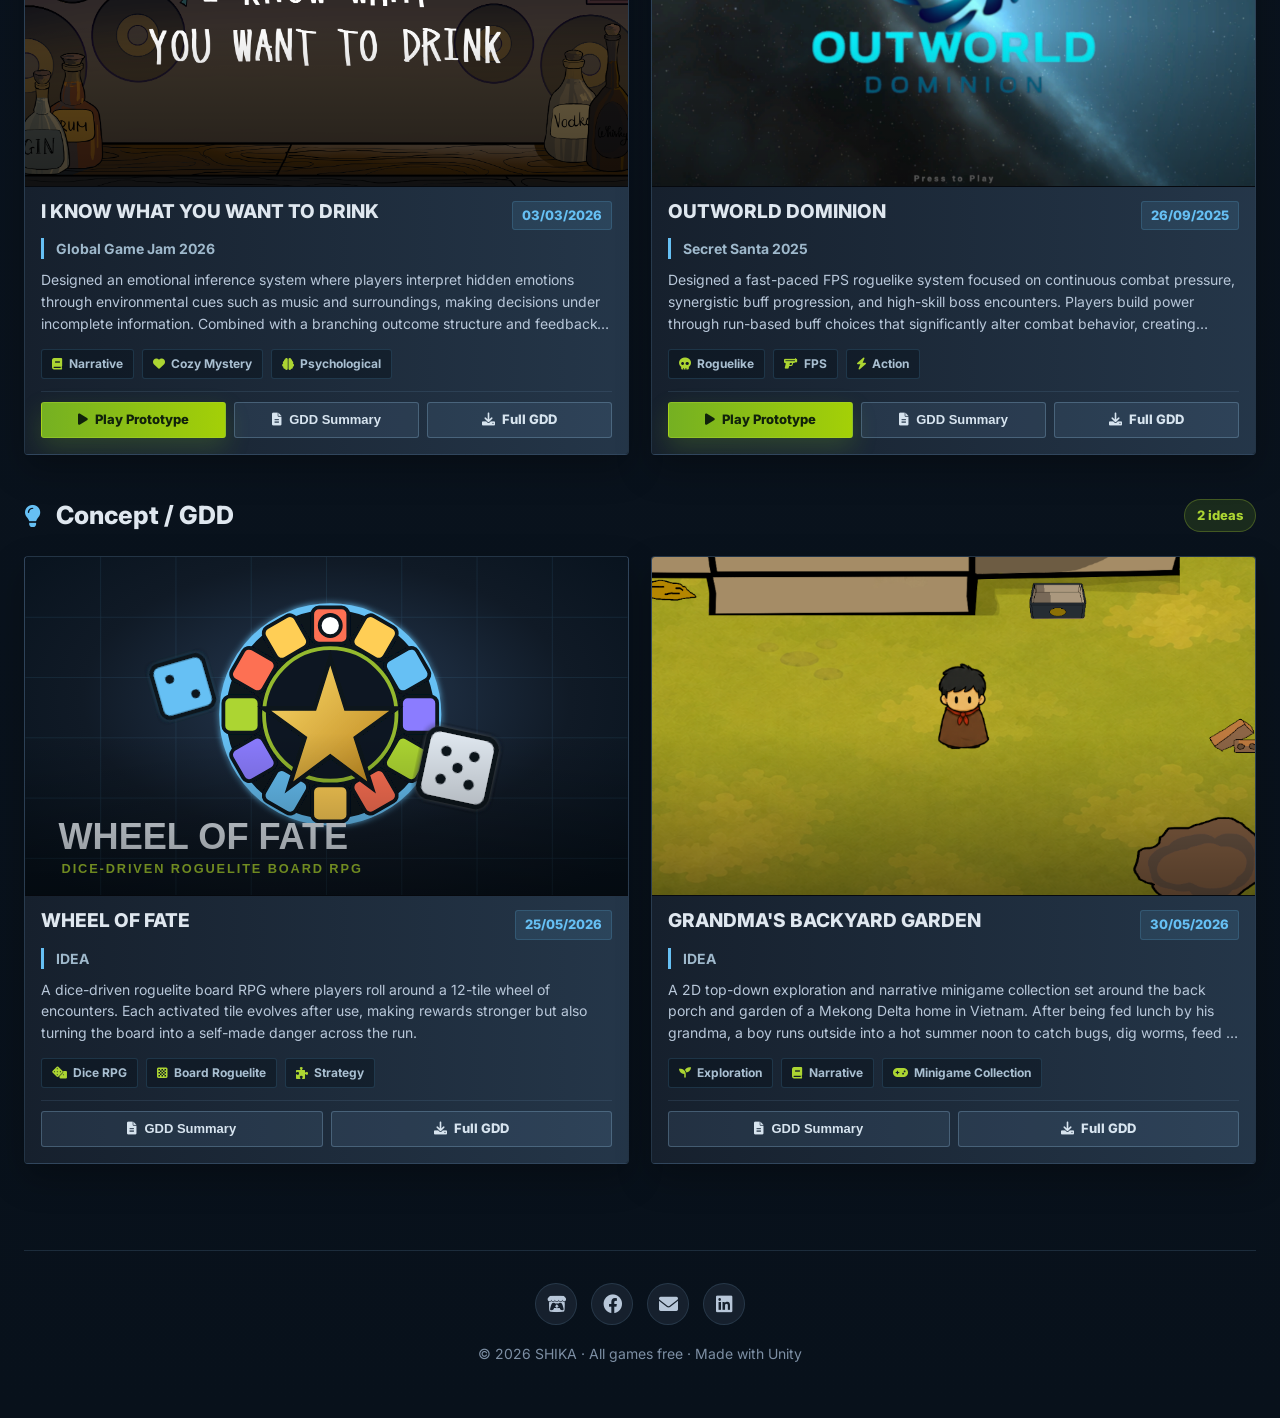
==== commit 250ed7d8: "update" ====
--- a/index.html
+++ b/index.html
@@ -294,6 +294,20 @@
             </div>
         </div>
 
+        <div id="portfolioNoticeModal" class="modal notice-modal" role="dialog" aria-modal="true" aria-labelledby="portfolioNoticeTitle">
+            <div class="modal-content notice-modal-content">
+                <button class="notice-close" type="button" aria-label="Close portfolio note">&times;</button>
+                <h2 id="portfolioNoticeTitle">A quick note before reviewing</h2>
+                <p>
+                    Before reviewing my portfolio, I'd like to clarify one thing: please don't judge it by the AI-generated assets. I'm not an artist or a programmer, so AI is simply a tool that helps me present my ideas in the clearest way possible.
+                </p>
+                <p>
+                    That said, I can confidently guarantee that every core loop, gameplay system, mechanic, and level design in this portfolio was personally designed and iterated by me from scratch, with zero AI involvement.
+                </p>
+                <button class="btn btn-primary notice-confirm" type="button">I understand</button>
+            </div>
+        </div>
+
         <!-- Footer -->
         <div class="footer">
             <div class="social-links">
--- a/styles.css
+++ b/styles.css
@@ -694,6 +694,63 @@
     display: none;
 }
 
+.notice-modal {
+    z-index: 1100;
+}
+
+.notice-modal-content {
+    width: min(720px, 100%);
+    padding: 36px;
+    border-color: rgba(172, 213, 50, 0.3);
+    background:
+        radial-gradient(circle at 18% 0%, rgba(102, 192, 244, 0.16), transparent 32%),
+        linear-gradient(145deg, #142031 0%, #0d1723 100%);
+}
+
+.notice-modal-content h2 {
+    margin-bottom: 18px;
+    color: var(--gold);
+}
+
+.notice-modal-content p {
+    margin-bottom: 16px;
+    color: var(--ink-soft);
+    font-size: 16px;
+    line-height: 1.75;
+}
+
+.notice-close {
+    position: absolute;
+    top: 18px;
+    right: 20px;
+    display: flex;
+    align-items: center;
+    justify-content: center;
+    width: 40px;
+    height: 40px;
+    border: 0;
+    border-radius: 999px;
+    background: #1b2838;
+    color: var(--muted);
+    font: inherit;
+    font-size: 30px;
+    line-height: 1;
+    cursor: pointer;
+    transition: color 0.2s ease, background 0.2s ease, transform 0.2s ease;
+}
+
+.notice-close:hover,
+.notice-close:focus-visible {
+    transform: rotate(4deg);
+    outline: none;
+    background: rgba(102, 192, 244, 0.16);
+    color: var(--teal);
+}
+
+.notice-confirm {
+    margin-top: 8px;
+}
+
 /* Footer */
 .footer {
     margin-top: 86px;
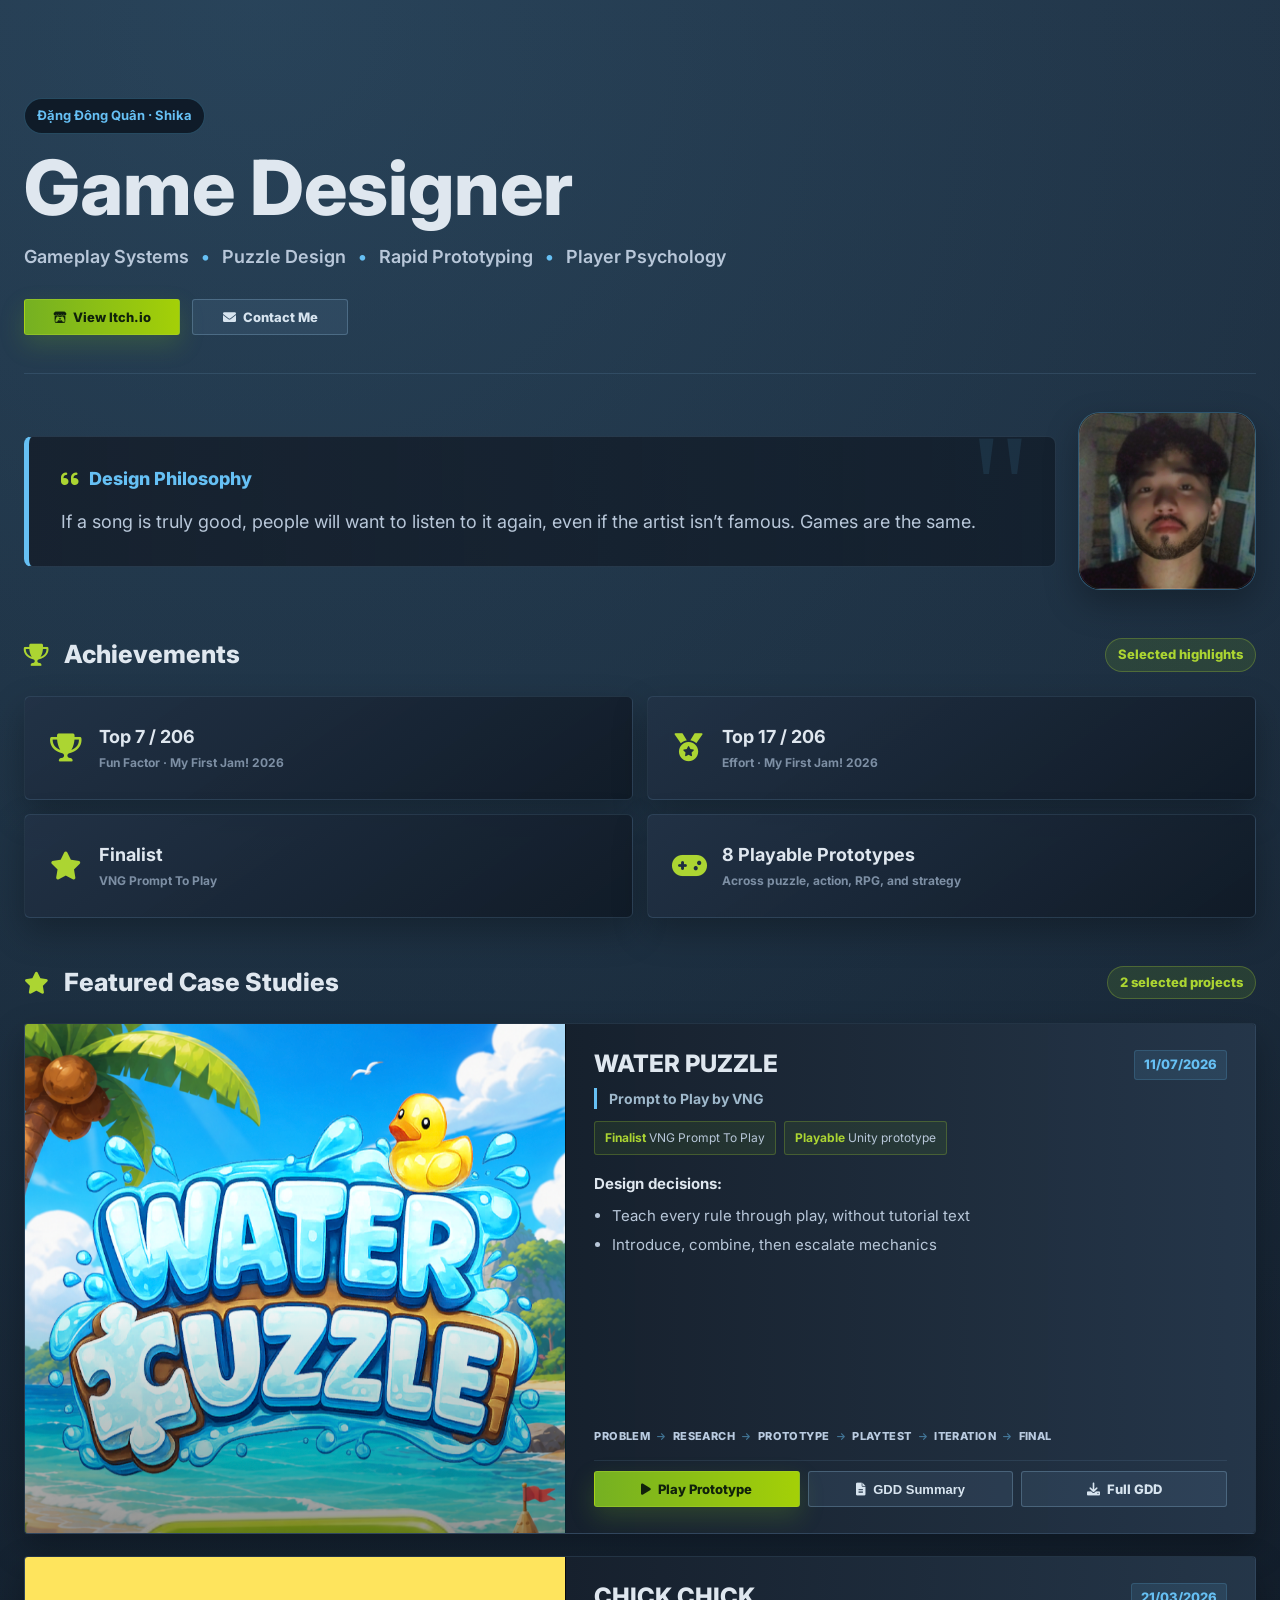
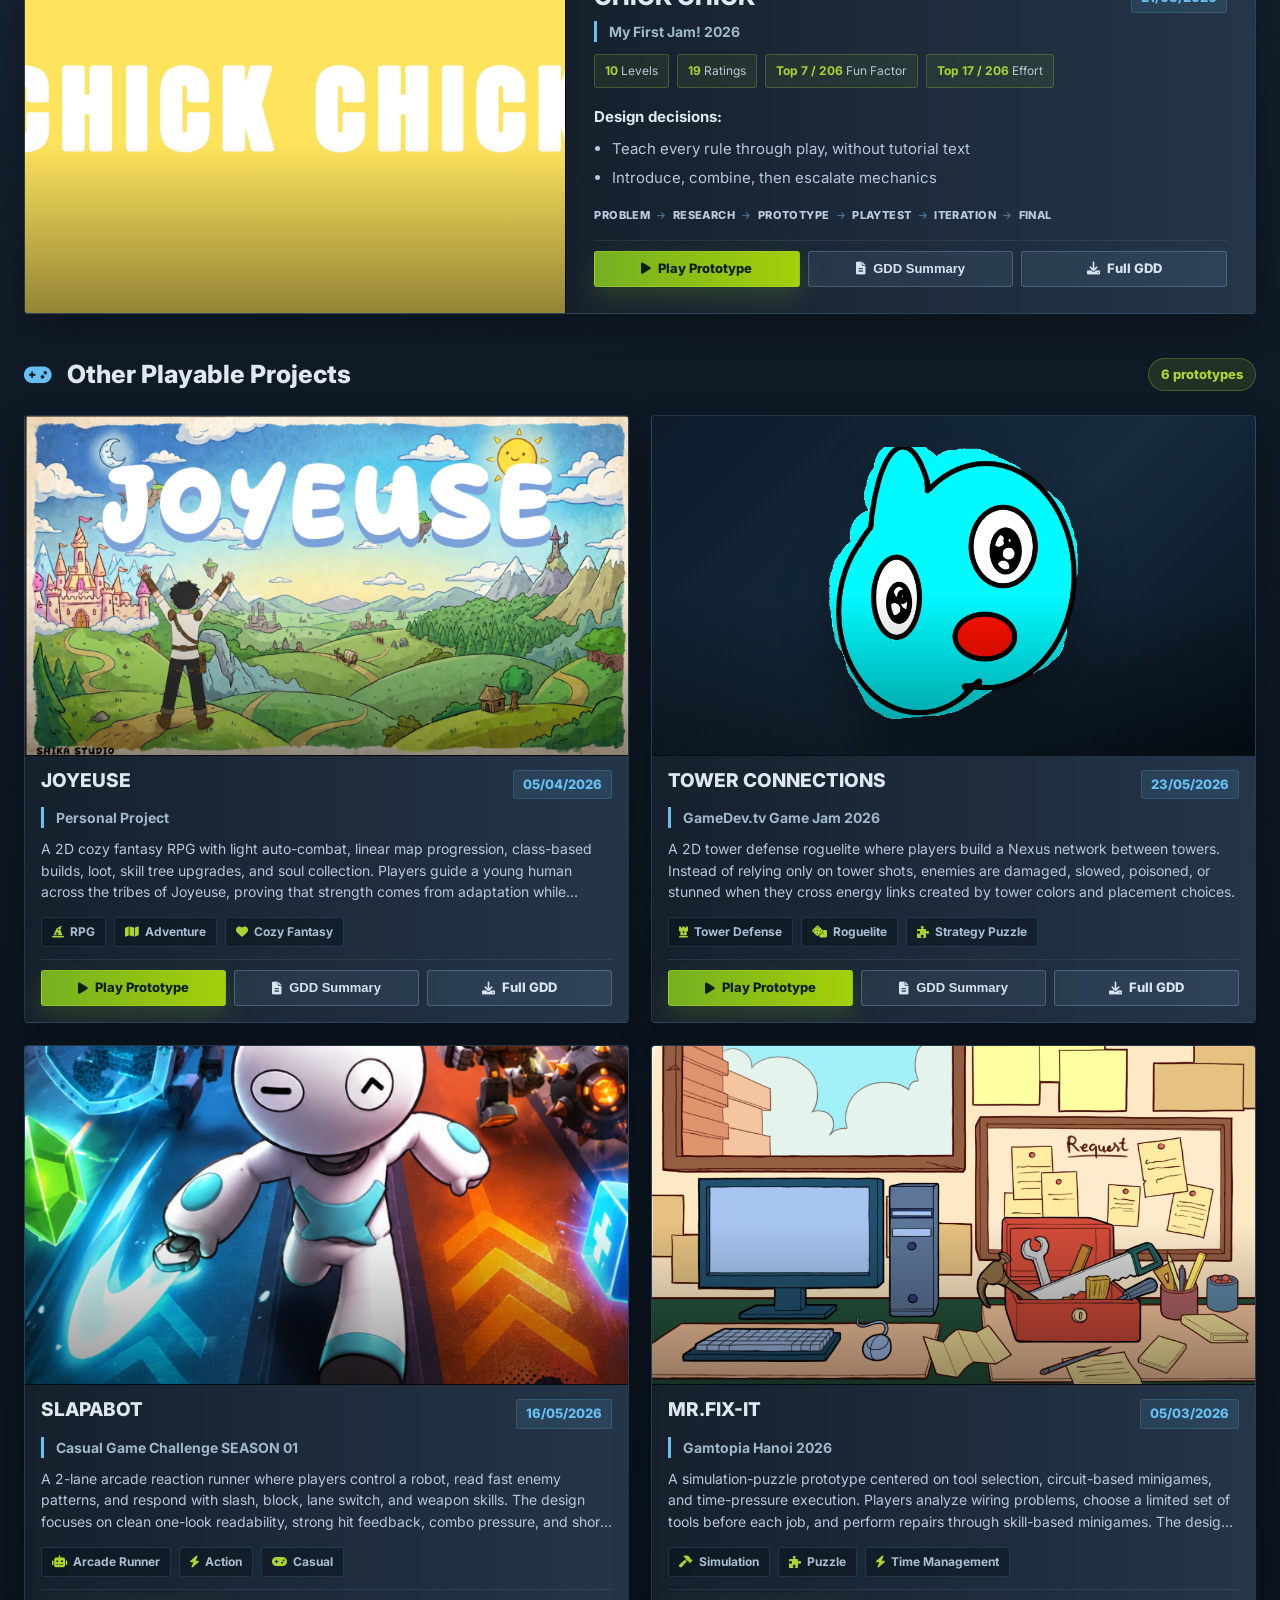
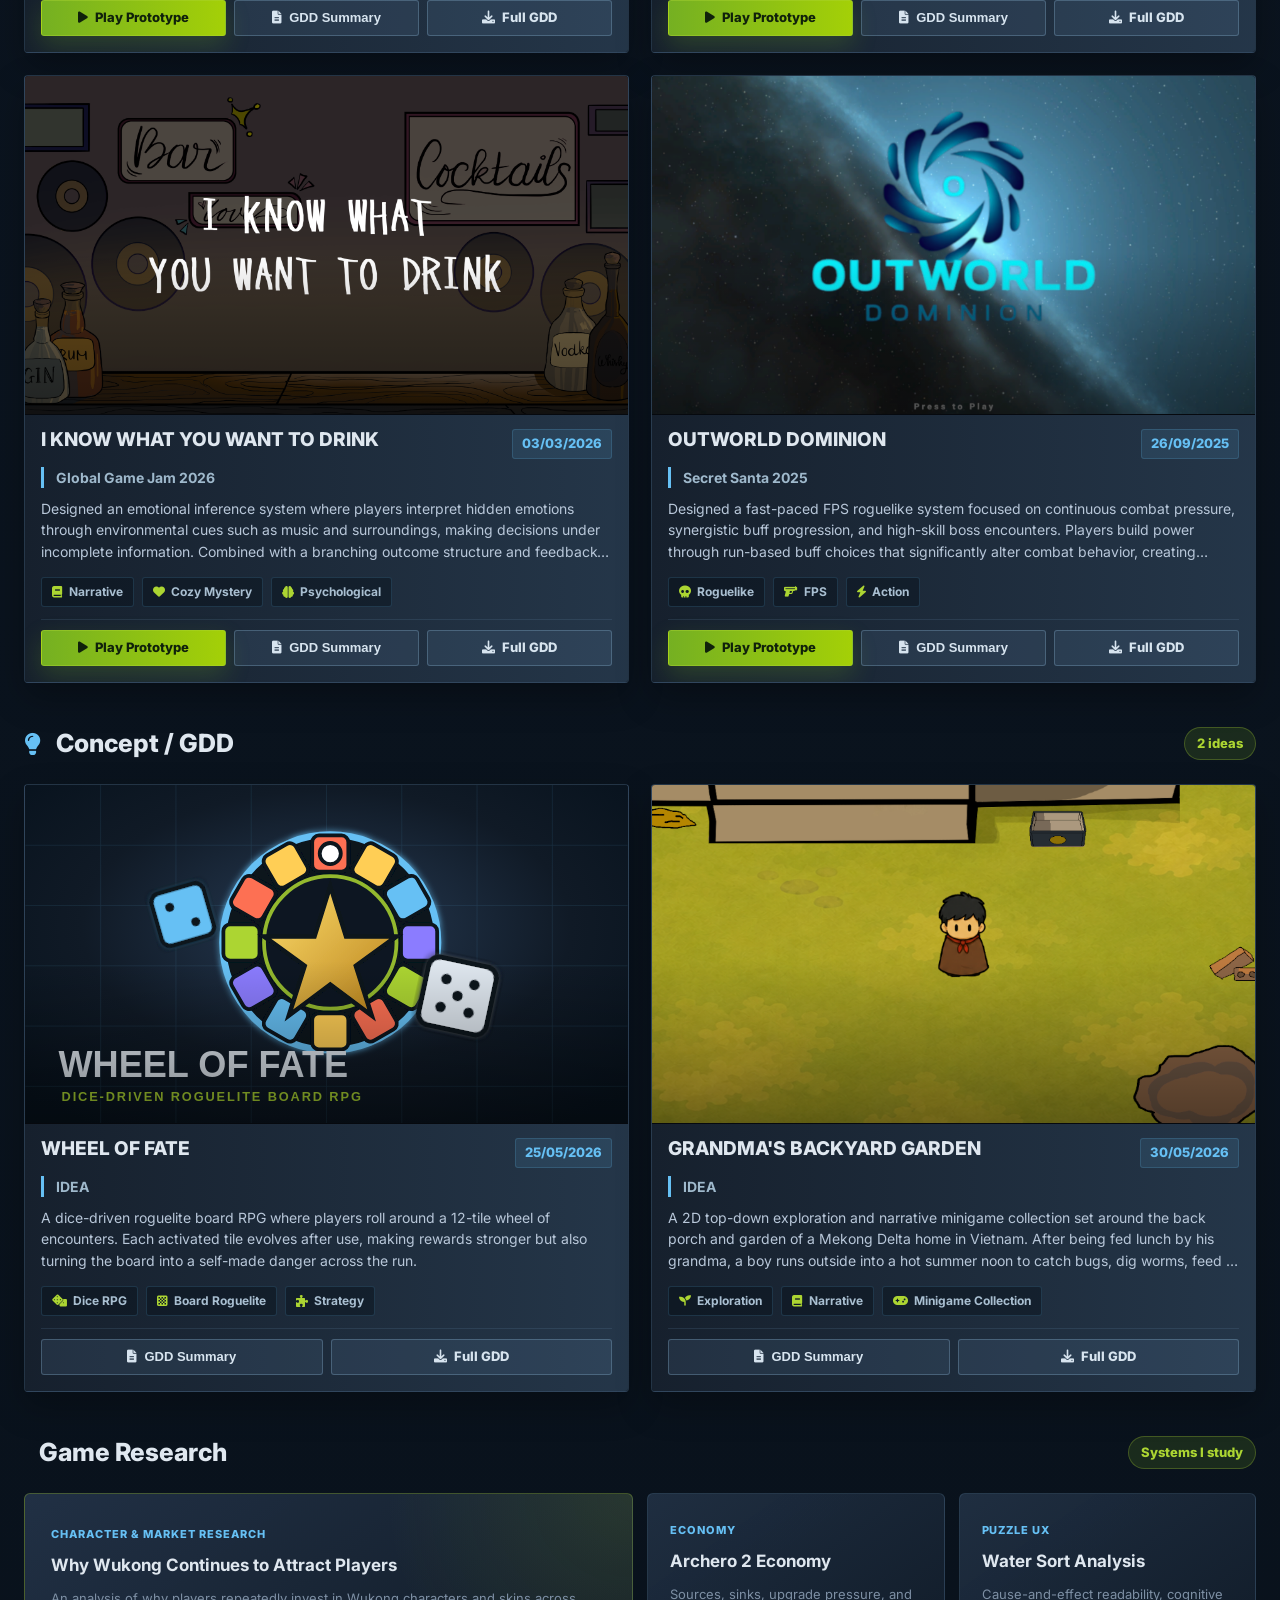
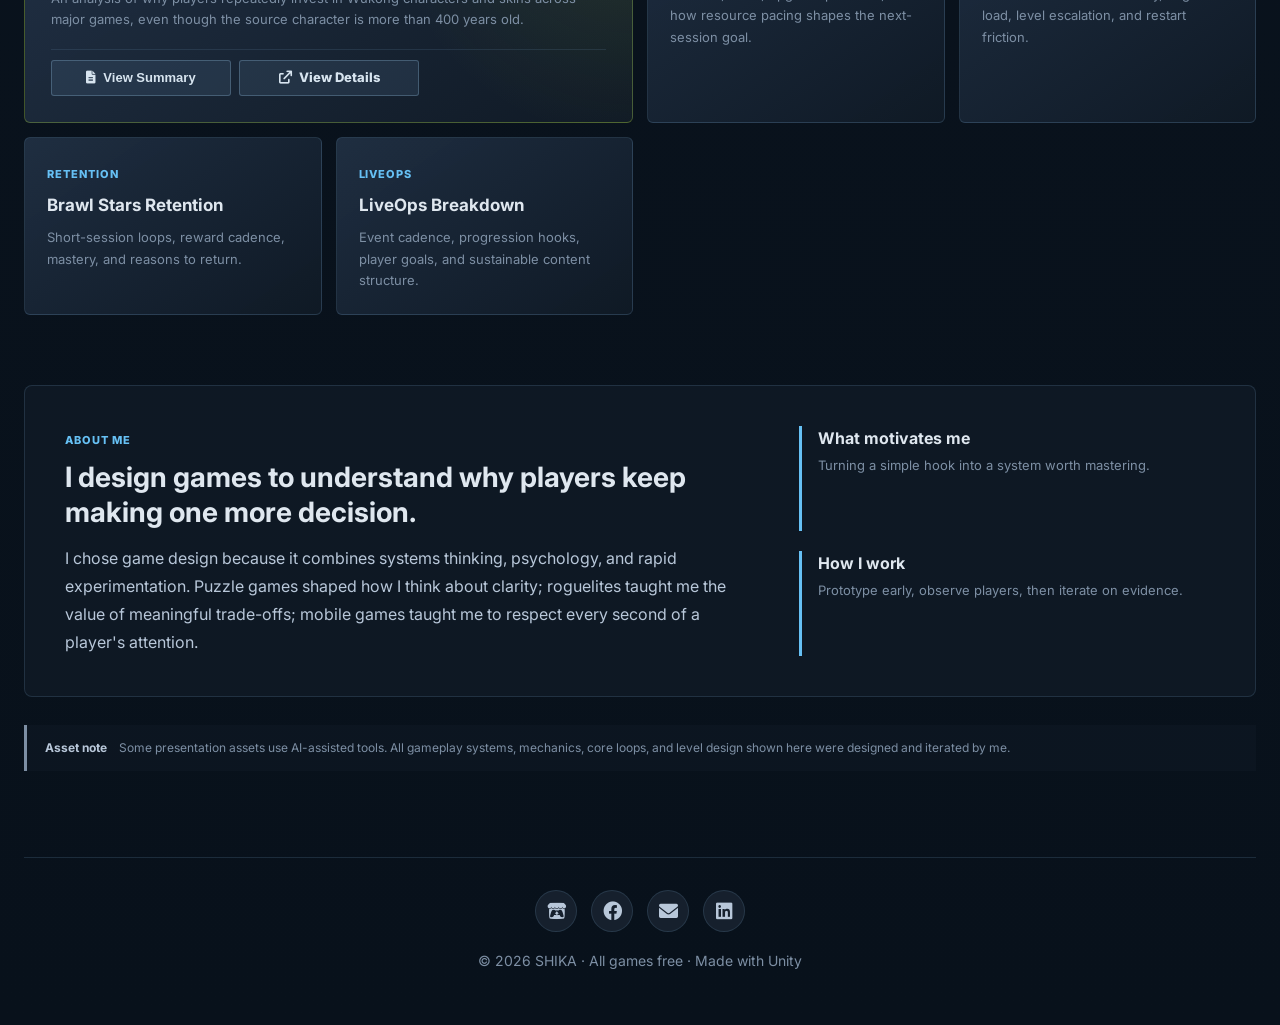
==== commit 0875fab6: "update" ====
--- a/index.html
+++ b/index.html
@@ -16,17 +16,9 @@
     <div class="container">
         <!-- Header -->
         <div class="profile-header">
-            <div class="profile-kicker">Game Design Portfolio</div>
-            <h1>Đặng Đông Quân <span class="nickname">(Shika)</span><span class="role-line">Game Designer</span></h1>
-            <div class="tagline">
-            Game Designer focused on turning strong gameplay hooks into clear, playable systems. I build rapid Unity prototypes around readable core loops, then refine them through pacing, feedback, player decision-making, and iteration. My design strength is connecting mechanics into systems that players can understand quickly but keep optimizing over time, from tower links and evolving board states to reaction-based combat, puzzle progression, and emotional inference.
-            </div>
-            <div class="profile-highlights">
-                <span><i class="fas fa-gamepad"></i> Gameplay Systems</span>
-                <span><i class="fab fa-unity"></i> Unity Prototyping</span>
-                <span><i class="fas fa-route"></i> Progression Design</span>
-                <span><i class="fas fa-puzzle-piece"></i> Puzzle & Combat Loops</span>
-            </div>
+            <div class="profile-kicker">Đặng Đông Quân · Shika</div>
+            <h1>Game Designer</h1>
+            <div class="tagline">Gameplay Systems <span>•</span> Puzzle Design <span>•</span> Rapid Prototyping <span>•</span> Player Psychology</div>
             <div class="hero-actions">
                 <a href="https://quandd3112.itch.io/" class="btn btn-primary" target="_blank" rel="noopener noreferrer"><i class="fab fa-itch-io"></i> View Itch.io</a>
                 <a href="mailto:dangdongquan311203@gmail.com" class="btn"><i class="fas fa-envelope"></i> Contact Me</a>
@@ -49,10 +41,22 @@
             </div>
         </div>
 
+        <!-- Achievements -->
+        <div class="section-bar achievement-section-bar">
+            <div class="section-title"><i class="fas fa-trophy"></i> Achievements</div>
+            <div class="game-count">Selected highlights</div>
+        </div>
+        <section class="achievement-grid" aria-label="Selected achievements">
+            <article><i class="fas fa-trophy"></i><div><strong>Top 7 / 206</strong><span>Fun Factor · My First Jam! 2026</span></div></article>
+            <article><i class="fas fa-medal"></i><div><strong>Top 17 / 206</strong><span>Effort · My First Jam! 2026</span></div></article>
+            <article><i class="fas fa-star"></i><div><strong>Finalist</strong><span>VNG Prompt To Play</span></div></article>
+            <article><i class="fas fa-gamepad"></i><div><strong>8 Playable Prototypes</strong><span>Across puzzle, action, RPG, and strategy</span></div></article>
+        </section>
+
         <!-- Featured Projects -->
         <div class="section-bar featured-section-bar">
-            <div class="section-title"><i class="fas fa-star"></i> Most Impressive Projects</div>
-            <div class="game-count">2 games</div>
+            <div class="section-title"><i class="fas fa-star"></i> Featured Case Studies</div>
+            <div class="game-count">2 selected projects</div>
         </div>
 
         <div class="game-grid featured-grid">
@@ -62,8 +66,9 @@
                 <div class="game-info">
                     <div class="game-title-row"><span class="game-title">WATER PUZZLE</span><span class="game-year">11/07/2026</span></div>
                     <div class="game-tagline">Prompt to Play by VNG</div>
-                    <div class="game-desc">A playable puzzle prototype built for VNG's Prompt to Play event, focused on clear water-flow logic, readable interactions, and compact puzzle solving that players can understand quickly through experimentation.</div>
-                    <div class="game-meta"><span><i class="fas fa-puzzle-piece"></i> Puzzle</span></div>
+                    <div class="project-metrics"><span><strong>Finalist</strong> VNG Prompt To Play</span><span><strong>Playable</strong> Unity prototype</span></div>
+                    <div class="game-desc design-summary"><strong>Design decisions:</strong><ul><li>Teach every rule through play, without tutorial text</li><li>Introduce, combine, then escalate mechanics</li></ul></div>
+                    <div class="design-process" aria-label="Water Puzzle design process"><span>Problem</span><i class="fas fa-arrow-right"></i><span>Research</span><i class="fas fa-arrow-right"></i><span>Prototype</span><i class="fas fa-arrow-right"></i><span>Playtest</span><i class="fas fa-arrow-right"></i><span>Iteration</span><i class="fas fa-arrow-right"></i><span>Final</span></div>
                     <div class="btn-group">
                         <a href="https://quandd3112.itch.io/waterpuzzle" class="btn btn-primary" target="_blank" rel="noopener noreferrer"><i class="fas fa-play"></i> Play Prototype</a>
                         <button class="btn high-level-btn" data-game="waterpuzzle"><i class="fas fa-file-alt"></i> GDD Summary</button>
@@ -78,8 +83,9 @@
                 <div class="game-info">
                     <div class="game-title-row"><span class="game-title">CHICK CHICK</span><span class="game-year">21/03/2026</span></div>
                     <div class="game-tagline">My First Jam! 2026</div>
-                    <div class="game-desc">A small chick sets out on a journey to find its mother. Solve grid-based puzzles by pushing blocks, activating pressure plates, avoiding traps, and using portals to navigate each level. Each stage introduces a new mechanic and gradually combines them into more complex challenges.</div>
-                    <div class="game-meta"><span><i class="fas fa-puzzle-piece"></i> Puzzle</span></div>
+                    <div class="project-metrics"><span><strong>10</strong> Levels</span><span><strong>19</strong> Ratings</span><span><strong>Top 7 / 206</strong> Fun Factor</span><span><strong>Top 17 / 206</strong> Effort</span></div>
+                    <div class="game-desc design-summary"><strong>Design decisions:</strong><ul><li>Teach every rule through play, without tutorial text</li><li>Introduce, combine, then escalate mechanics</li></ul></div>
+                    <div class="design-process" aria-label="Chick Chick design process"><span>Problem</span><i class="fas fa-arrow-right"></i><span>Research</span><i class="fas fa-arrow-right"></i><span>Prototype</span><i class="fas fa-arrow-right"></i><span>Playtest</span><i class="fas fa-arrow-right"></i><span>Iteration</span><i class="fas fa-arrow-right"></i><span>Final</span></div>
                     <div class="btn-group">
                         <a href="https://quandd3112.itch.io/chick-chick" class="btn btn-primary" target="_blank" rel="noopener noreferrer"><i class="fas fa-play"></i> Play Prototype</a>
                         <button class="btn high-level-btn" data-game="chick"><i class="fas fa-file-alt"></i> GDD Summary</button>
@@ -91,8 +97,8 @@
 
         <!-- Games Section -->
         <div class="section-bar">
-            <div class="section-title"><i class="fas fa-gamepad"></i> Playable Prototypes</div>
-            <div class="game-count">6 games</div>
+            <div class="section-title"><i class="fas fa-gamepad"></i> Other Playable Projects</div>
+            <div class="game-count">6 prototypes</div>
         </div>
 
         <div class="game-grid" id="game-grid">
@@ -285,26 +291,43 @@
                 </div>
             </div>
         </div>
+
+        <div class="section-bar">
+            <div class="section-title"><i class="fas fa-magnifying-glass-chart"></i> Game Research</div>
+            <div class="game-count">Systems I study</div>
+        </div>
+        <section class="research-grid">
+            <article class="research-featured">
+                <span>Character & Market Research</span>
+                <h3>Why Wukong Continues to Attract Players</h3>
+                <p>An analysis of why players repeatedly invest in Wukong characters and skins across major games, even though the source character is more than 400 years old.</p>
+                <div class="btn-group">
+                    <button class="btn high-level-btn" data-game="wukongresearch"><i class="fas fa-file-alt"></i> View Summary</button>
+                    <a href="Files/Wukong-Character-Appeal-Analysis.pdf" class="btn" target="_blank" rel="noopener noreferrer"><i class="fas fa-arrow-up-right-from-square"></i> View Details</a>
+                </div>
+            </article>
+            <article><span>Economy</span><h3>Archero 2 Economy</h3><p>Sources, sinks, upgrade pressure, and how resource pacing shapes the next-session goal.</p></article>
+            <article><span>Puzzle UX</span><h3>Water Sort Analysis</h3><p>Cause-and-effect readability, cognitive load, level escalation, and restart friction.</p></article>
+            <article><span>Retention</span><h3>Brawl Stars Retention</h3><p>Short-session loops, reward cadence, mastery, and reasons to return.</p></article>
+            <article><span>LiveOps</span><h3>LiveOps Breakdown</h3><p>Event cadence, progression hooks, player goals, and sustainable content structure.</p></article>
+        </section>
+
+        <section class="about-section">
+            <div class="about-copy">
+                <span class="eyebrow">About me</span>
+                <h2>I design games to understand why players keep making one more decision.</h2>
+                <p>I chose game design because it combines systems thinking, psychology, and rapid experimentation. Puzzle games shaped how I think about clarity; roguelites taught me the value of meaningful trade-offs; mobile games taught me to respect every second of a player's attention.</p>
+            </div>
+            <div class="about-values"><div><strong>What motivates me</strong><span>Turning a simple hook into a system worth mastering.</span></div><div><strong>How I work</strong><span>Prototype early, observe players, then iterate on evidence.</span></div></div>
+        </section>
+
+        <aside class="ai-note"><strong>Asset note</strong><span>Some presentation assets use AI-assisted tools. All gameplay systems, mechanics, core loops, and level design shown here were designed and iterated by me.</span></aside>
 
         <!-- MODAL -->
         <div id="gddModal" class="modal">
             <div class="modal-content">
                 <span class="close-modal">&times;</span>
                 <div id="modalContent"></div>
-            </div>
-        </div>
-
-        <div id="portfolioNoticeModal" class="modal notice-modal" role="dialog" aria-modal="true" aria-labelledby="portfolioNoticeTitle">
-            <div class="modal-content notice-modal-content">
-                <button class="notice-close" type="button" aria-label="Close portfolio note">&times;</button>
-                <h2 id="portfolioNoticeTitle">A quick note before reviewing</h2>
-                <p>
-                    Before reviewing my portfolio, I'd like to clarify one thing: please don't judge it by the AI-generated assets. I'm not an artist or a programmer, so AI is simply a tool that helps me present my ideas in the clearest way possible.
-                </p>
-                <p>
-                    That said, I can confidently guarantee that every core loop, gameplay system, mechanic, and level design in this portfolio was personally designed and iterated by me from scratch, with zero AI involvement.
-                </p>
-                <button class="btn btn-primary notice-confirm" type="button">I understand</button>
             </div>
         </div>
 
--- a/styles.css
+++ b/styles.css
@@ -79,7 +79,7 @@
 }
 
 .profile-kicker {
-    display: none;
+    display: inline-flex;
     align-items: center;
     margin-bottom: 14px;
     padding: 7px 12px;
@@ -95,7 +95,7 @@
     max-width: 980px;
     margin-bottom: 16px;
     color: var(--ink);
-    font-size: 60px;
+    font-size: clamp(44px, 7vw, 76px);
     line-height: 1.04;
     font-weight: 800;
     overflow-wrap: anywhere;
@@ -113,35 +113,41 @@
     max-width: 980px;
     color: var(--ink-soft);
     font-size: 18px;
-    font-weight: 400;
-    line-height: 1.75;
-}
-
-.profile-highlights {
-    display: none;
-    flex-wrap: wrap;
-    gap: 10px;
-    margin-top: 24px;
-}
-
-.profile-highlights span {
-    display: inline-flex;
-    align-items: center;
-    gap: 8px;
-    min-height: 36px;
-    padding: 7px 12px;
+    font-weight: 600;
+    line-height: 1.6;
+}
+
+.profile-header .tagline span {
+    margin: 0 8px;
+    color: var(--teal);
+}
+
+.achievement-grid {
+    display: grid;
+    grid-template-columns: repeat(2, minmax(0, 1fr));
+    gap: 14px;
+    margin-bottom: 46px;
+}
+
+.achievement-grid article {
+    display: flex;
+    align-items: center;
+    gap: 16px;
+    min-height: 104px;
+    padding: 22px 24px;
     border: 1px solid var(--line);
-    border-radius: 999px;
-    background: rgba(22, 32, 45, 0.82);
-    color: var(--ink-soft);
-    font-size: 13px;
-    font-weight: 600;
-    box-shadow: 0 5px 16px rgba(0, 0, 0, 0.16);
-}
-
-.profile-highlights i {
-    color: var(--teal);
-}
+    border-radius: 6px;
+    background: linear-gradient(145deg, rgba(34, 50, 70, .88), rgba(16, 26, 38, .94));
+    box-shadow: var(--shadow-soft);
+}
+
+.achievement-section-bar .section-title i,
+.achievement-grid i { color: var(--gold); }
+.achievement-grid i { flex: 0 0 auto; width: 34px; font-size: 28px; text-align: center; }
+.achievement-grid strong,
+.achievement-grid span { display: block; }
+.achievement-grid strong { color: var(--ink); font-size: 18px; }
+.achievement-grid span { margin-top: 4px; color: var(--muted); font-size: 12px; font-weight: 700; }
 
 .hero-actions {
     display: flex;
@@ -323,6 +329,43 @@
     line-height: 1.7;
 }
 
+.project-metrics {
+    display: flex;
+    flex-wrap: wrap;
+    gap: 8px;
+    margin: 2px 0 16px;
+}
+
+.project-metrics span {
+    padding: 7px 10px;
+    border: 1px solid rgba(172, 213, 50, .25);
+    border-radius: 3px;
+    background: rgba(117, 176, 34, .1);
+    color: var(--ink-soft);
+    font-size: 12px;
+}
+
+.project-metrics strong { color: var(--gold); }
+.design-summary strong { color: var(--ink); }
+.design-summary ul { margin: 7px 0 0 18px; }
+.design-summary li { margin: 3px 0; }
+
+.design-process {
+    display: flex;
+    align-items: center;
+    flex-wrap: wrap;
+    gap: 7px;
+    margin: 0 0 16px;
+    color: var(--muted);
+    font-size: 11px;
+    font-weight: 800;
+    text-transform: uppercase;
+    letter-spacing: .04em;
+}
+
+.design-process span { color: #b9cbe0; }
+.design-process i { color: rgba(102, 192, 244, .5); font-size: 9px; }
+
 .featured-grid .game-title,
 .featured-grid .game-card[data-game="joyeuse"] .game-title {
     font-size: 24px;
@@ -694,62 +737,76 @@
     display: none;
 }
 
-.notice-modal {
-    z-index: 1100;
-}
-
-.notice-modal-content {
-    width: min(720px, 100%);
-    padding: 36px;
-    border-color: rgba(172, 213, 50, 0.3);
+.research-grid {
+    display: grid;
+    grid-template-columns: repeat(4, 1fr);
+    gap: 14px;
+}
+
+.research-grid article {
+    padding: 22px;
+    border: 1px solid var(--line);
+    border-radius: 6px;
+    background: linear-gradient(145deg, rgba(34, 50, 70, .88), rgba(16, 26, 38, .94));
+}
+
+.research-grid .research-featured {
+    grid-column: span 2;
+    padding: 26px;
+    border-color: rgba(172, 213, 50, .3);
     background:
-        radial-gradient(circle at 18% 0%, rgba(102, 192, 244, 0.16), transparent 32%),
-        linear-gradient(145deg, #142031 0%, #0d1723 100%);
-}
-
-.notice-modal-content h2 {
-    margin-bottom: 18px;
-    color: var(--gold);
-}
-
-.notice-modal-content p {
-    margin-bottom: 16px;
-    color: var(--ink-soft);
-    font-size: 16px;
-    line-height: 1.75;
-}
-
-.notice-close {
-    position: absolute;
-    top: 18px;
-    right: 20px;
-    display: flex;
-    align-items: center;
-    justify-content: center;
-    width: 40px;
-    height: 40px;
-    border: 0;
-    border-radius: 999px;
-    background: #1b2838;
+        radial-gradient(circle at 100% 0%, rgba(172, 213, 50, .12), transparent 38%),
+        linear-gradient(145deg, rgba(34, 50, 70, .96), rgba(16, 26, 38, .98));
+}
+
+.research-featured h3 { font-size: 21px; }
+.research-featured p { max-width: 760px; color: var(--ink-soft); }
+.research-featured .btn-group { margin-top: 18px; }
+.research-featured .btn { flex: 0 1 180px; }
+
+.research-grid article > span,
+.eyebrow {
+    color: var(--teal);
+    font-size: 11px;
+    font-weight: 800;
+    letter-spacing: .09em;
+    text-transform: uppercase;
+}
+
+.research-grid h3 { margin: 9px 0; color: var(--ink); font-size: 17px; }
+.research-grid p { color: var(--muted); font-size: 13px; line-height: 1.65; }
+
+.about-section {
+    display: grid;
+    grid-template-columns: 1.25fr .75fr;
+    gap: 40px;
+    margin-top: 70px;
+    padding: 40px;
+    border: 1px solid var(--line);
+    border-radius: 8px;
+    background: rgba(16, 26, 38, .82);
+}
+
+.about-copy h2 { max-width: 760px; margin: 10px 0 14px; font-size: 28px; line-height: 1.25; }
+.about-copy p { color: var(--ink-soft); line-height: 1.75; }
+.about-values { display: grid; gap: 20px; }
+.about-values div { padding-left: 16px; border-left: 3px solid var(--teal); }
+.about-values strong, .about-values span { display: block; }
+.about-values strong { margin-bottom: 5px; color: var(--ink); }
+.about-values span { color: var(--muted); font-size: 13px; line-height: 1.55; }
+
+.ai-note {
+    display: flex;
+    gap: 12px;
+    margin-top: 28px;
+    padding: 14px 18px;
+    border-left: 3px solid var(--muted);
     color: var(--muted);
-    font: inherit;
-    font-size: 30px;
-    line-height: 1;
-    cursor: pointer;
-    transition: color 0.2s ease, background 0.2s ease, transform 0.2s ease;
-}
-
-.notice-close:hover,
-.notice-close:focus-visible {
-    transform: rotate(4deg);
-    outline: none;
-    background: rgba(102, 192, 244, 0.16);
-    color: var(--teal);
-}
-
-.notice-confirm {
-    margin-top: 8px;
-}
+    background: rgba(16, 26, 38, .5);
+    font-size: 12px;
+}
+
+.ai-note strong { flex: 0 0 auto; color: var(--ink-soft); }
 
 /* Footer */
 .footer {
@@ -792,6 +849,10 @@
 
 /* Responsive */
 @media (max-width: 980px) {
+    .achievement-grid,
+    .research-grid { grid-template-columns: repeat(2, 1fr); }
+
+    .about-section { grid-template-columns: 1fr; }
     .philosophy-row {
         grid-template-columns: 1fr;
     }
@@ -849,6 +910,14 @@
 }
 
 @media (max-width: 600px) {
+    .achievement-grid,
+    .research-grid { grid-template-columns: 1fr; }
+
+    .research-grid .research-featured { grid-column: auto; }
+
+    .about-section { padding: 25px 22px; }
+
+    .ai-note { flex-direction: column; }
     .container {
         padding: 28px 16px 30px;
     }
@@ -872,9 +941,7 @@
         line-height: 1.65;
     }
 
-    .profile-highlights span {
-        width: 100%;
-    }
+    .profile-header .tagline span { margin: 0 3px; }
 
     .hero-actions {
         flex-direction: column;
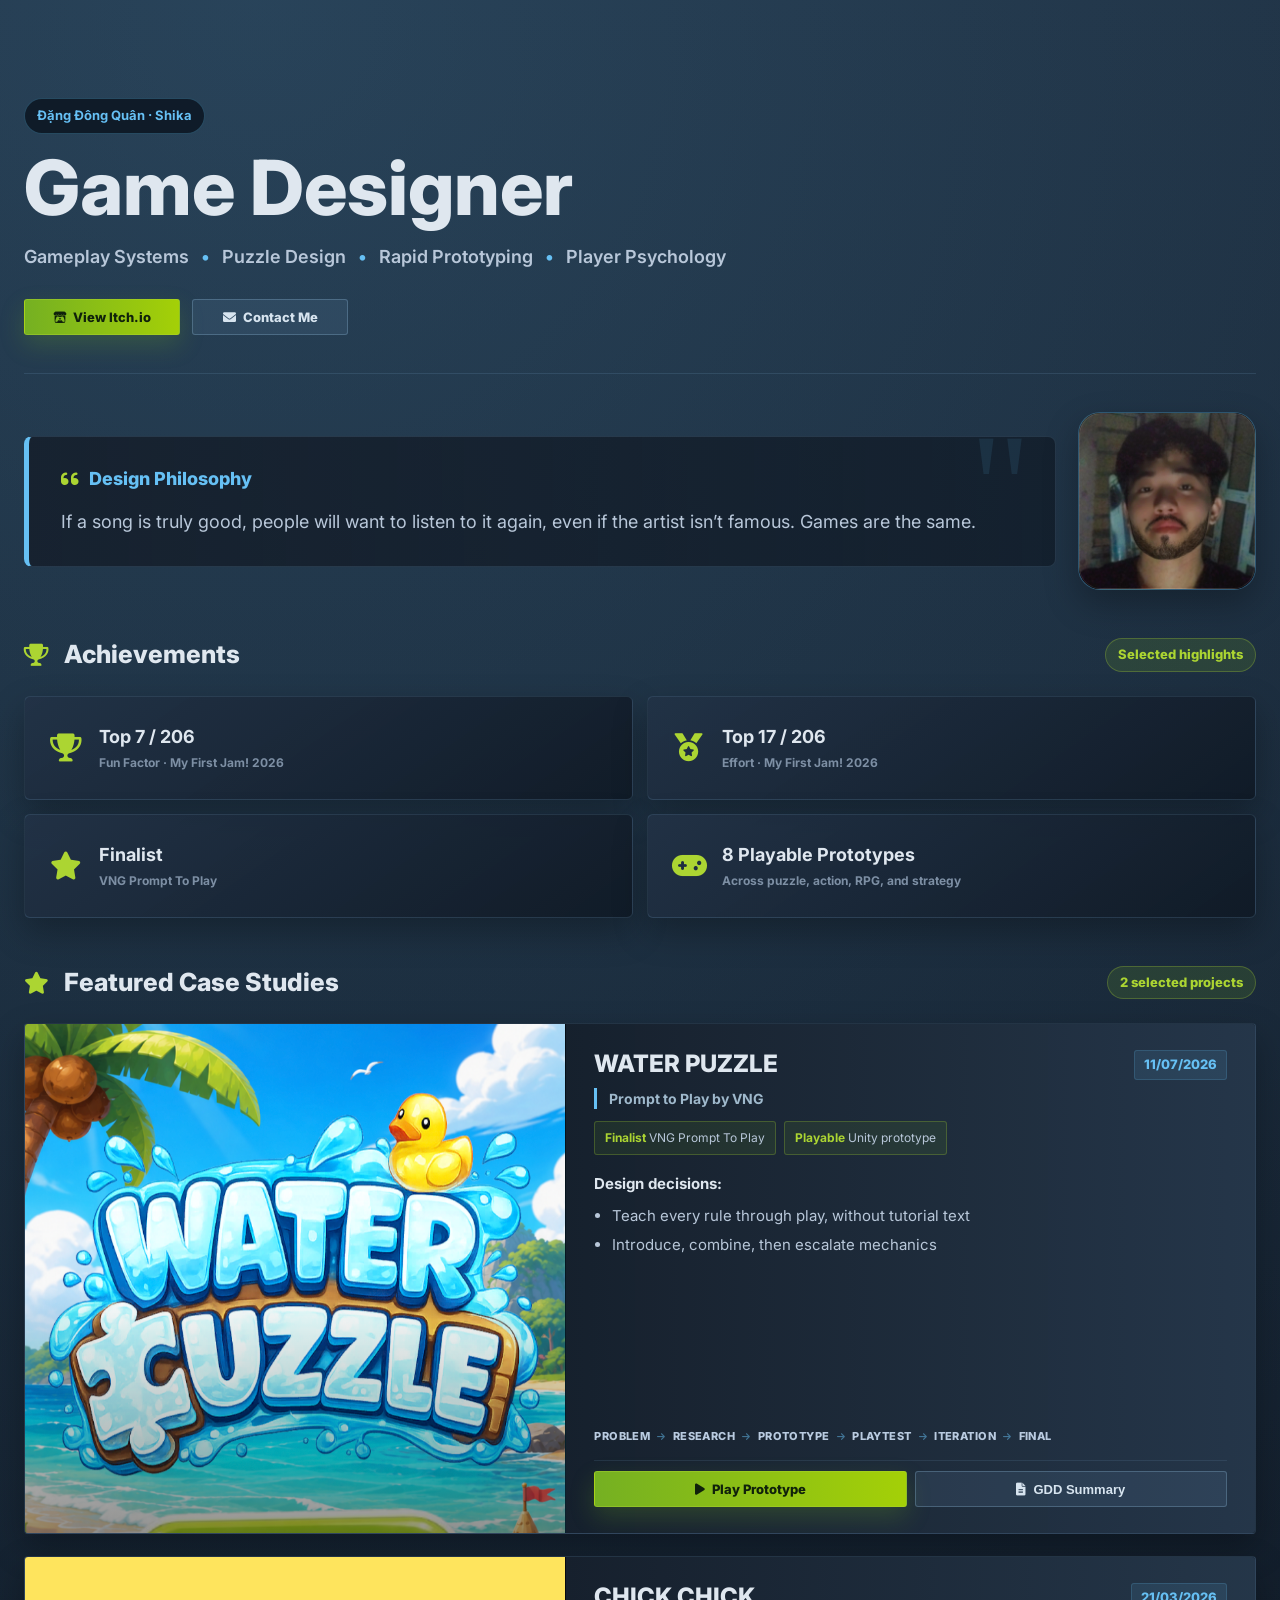
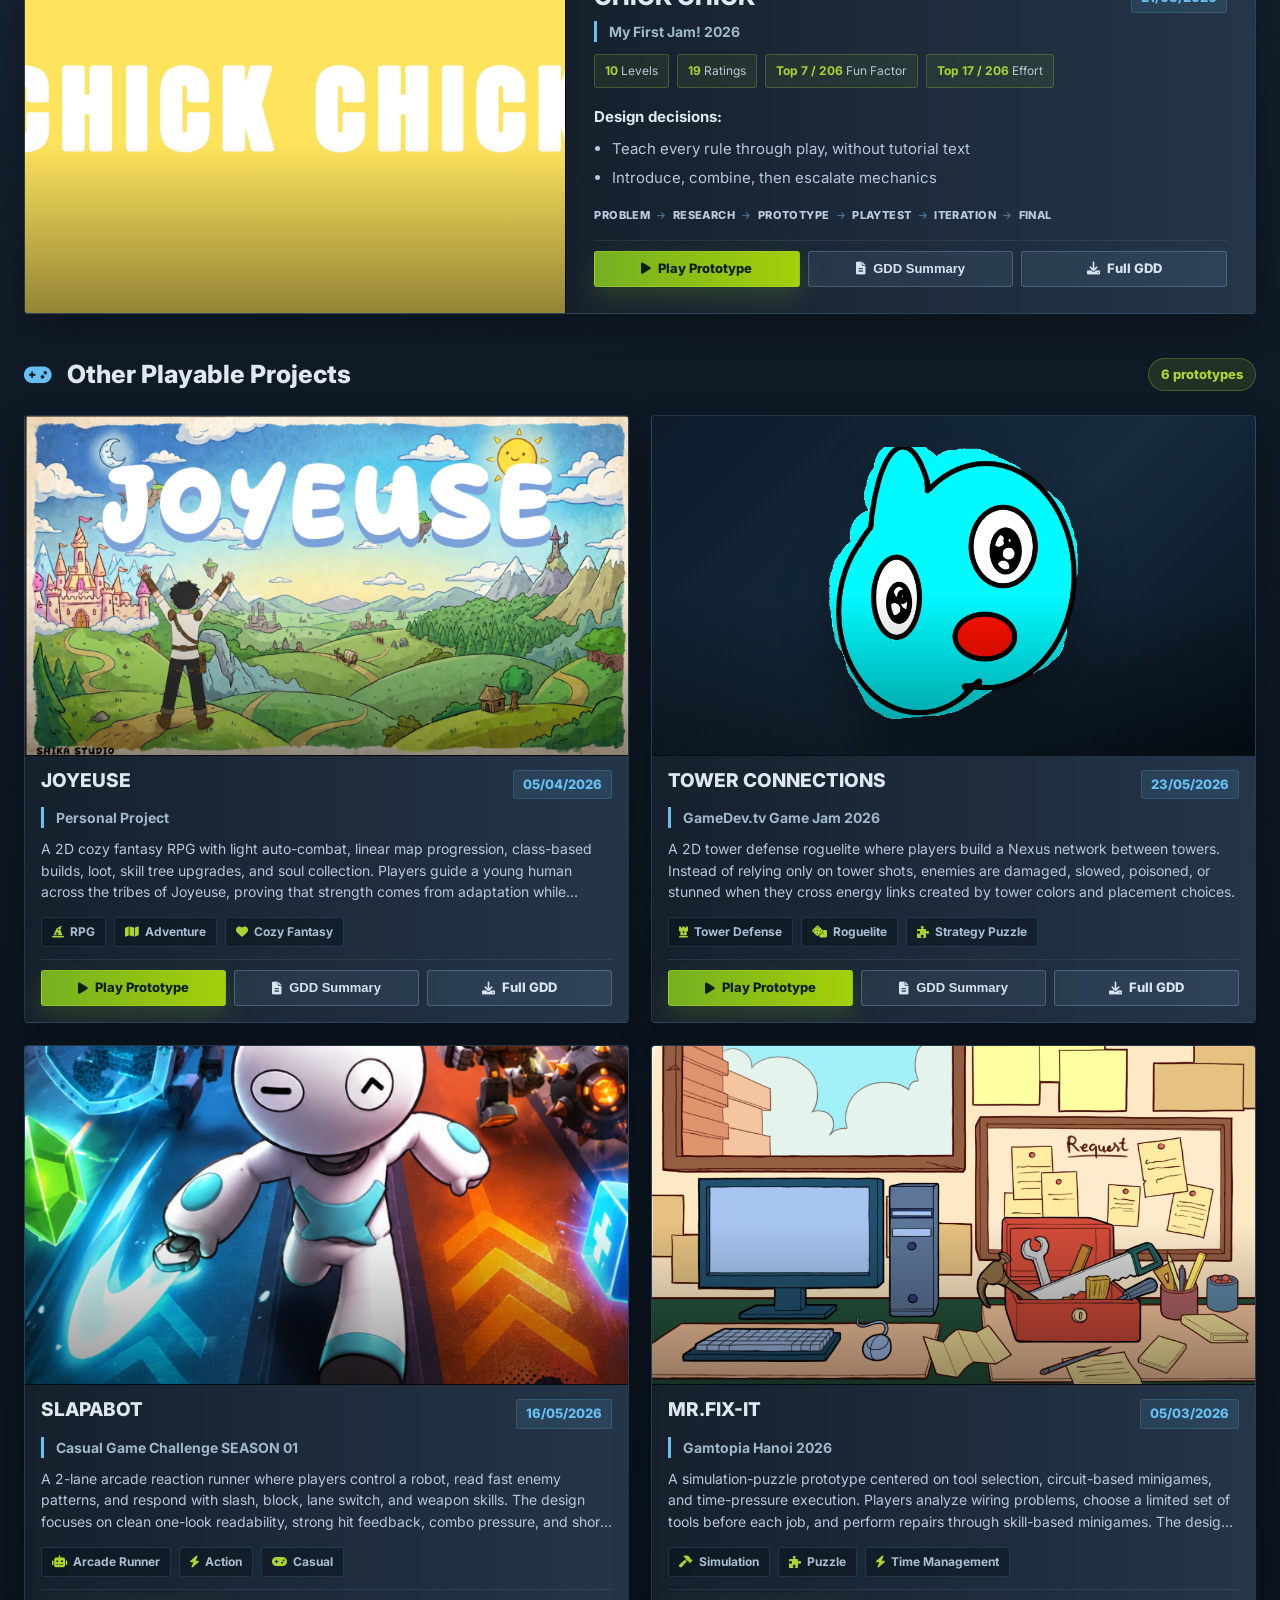
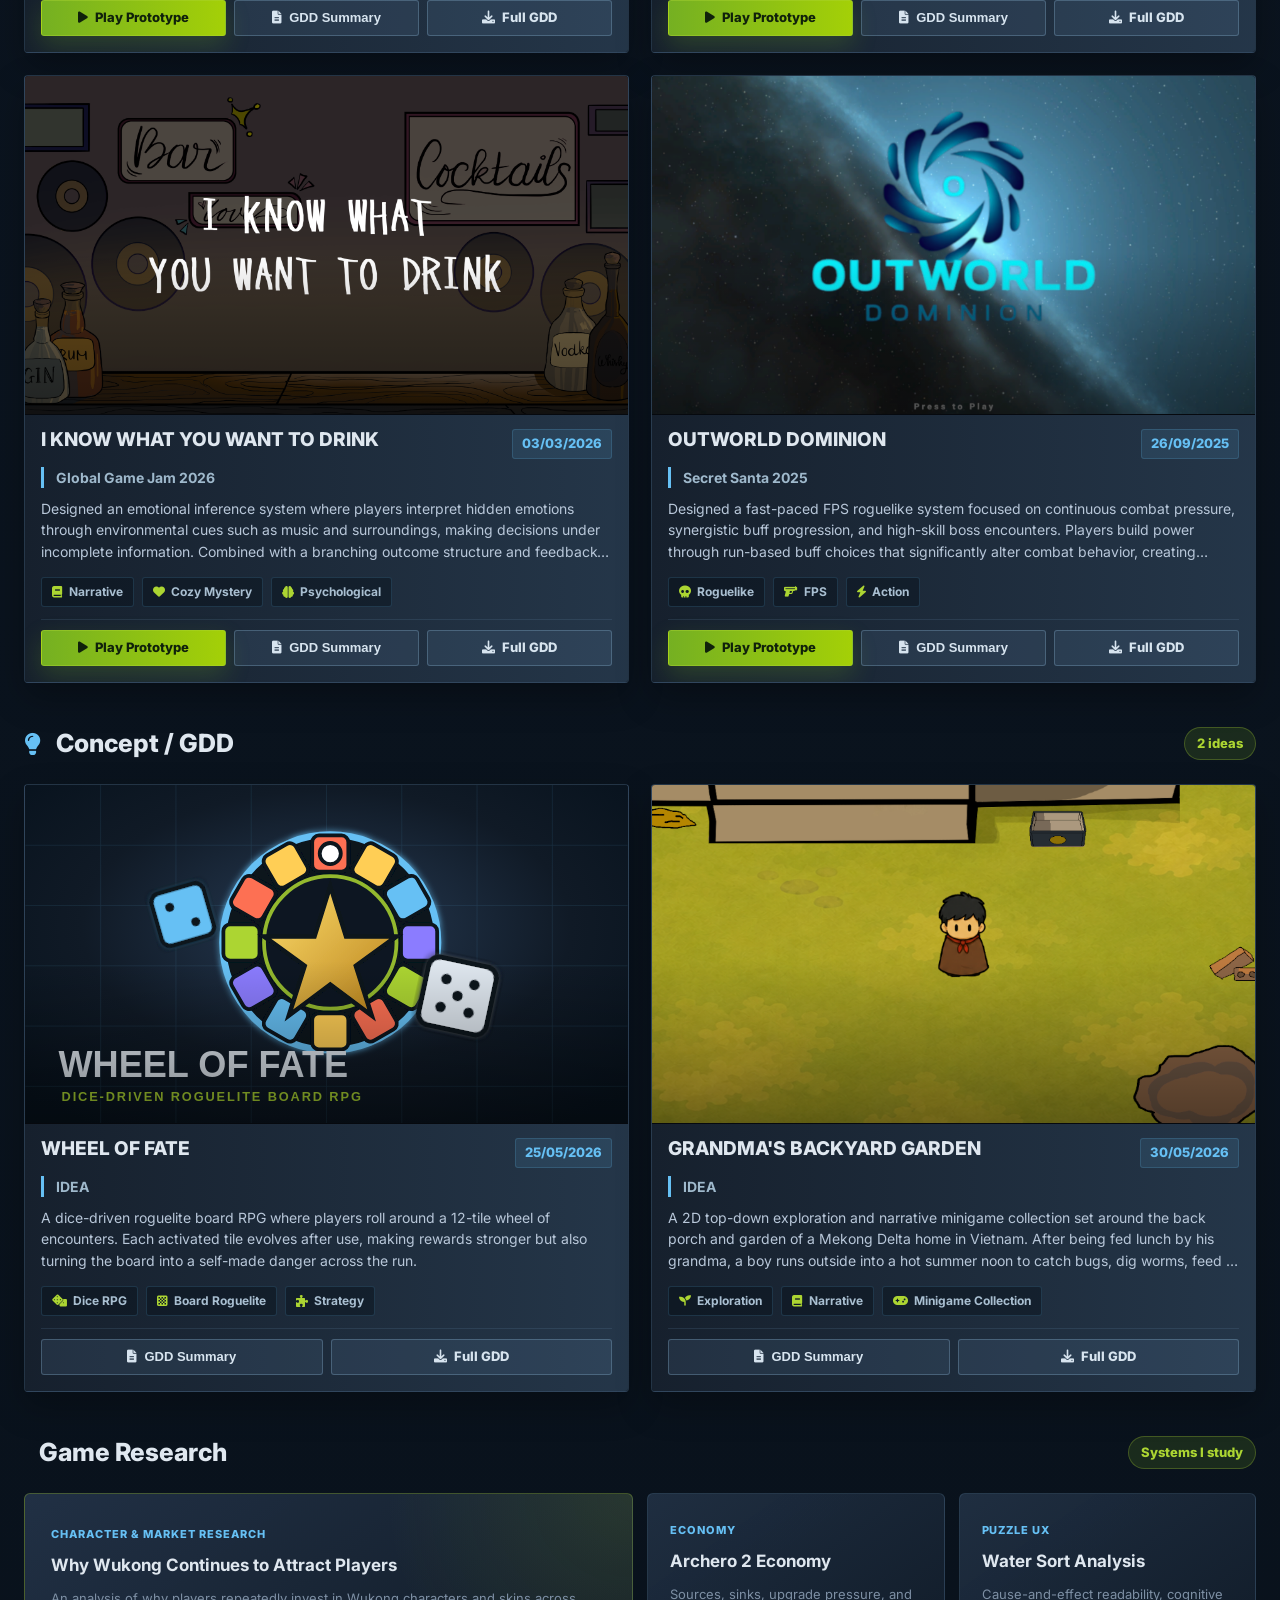
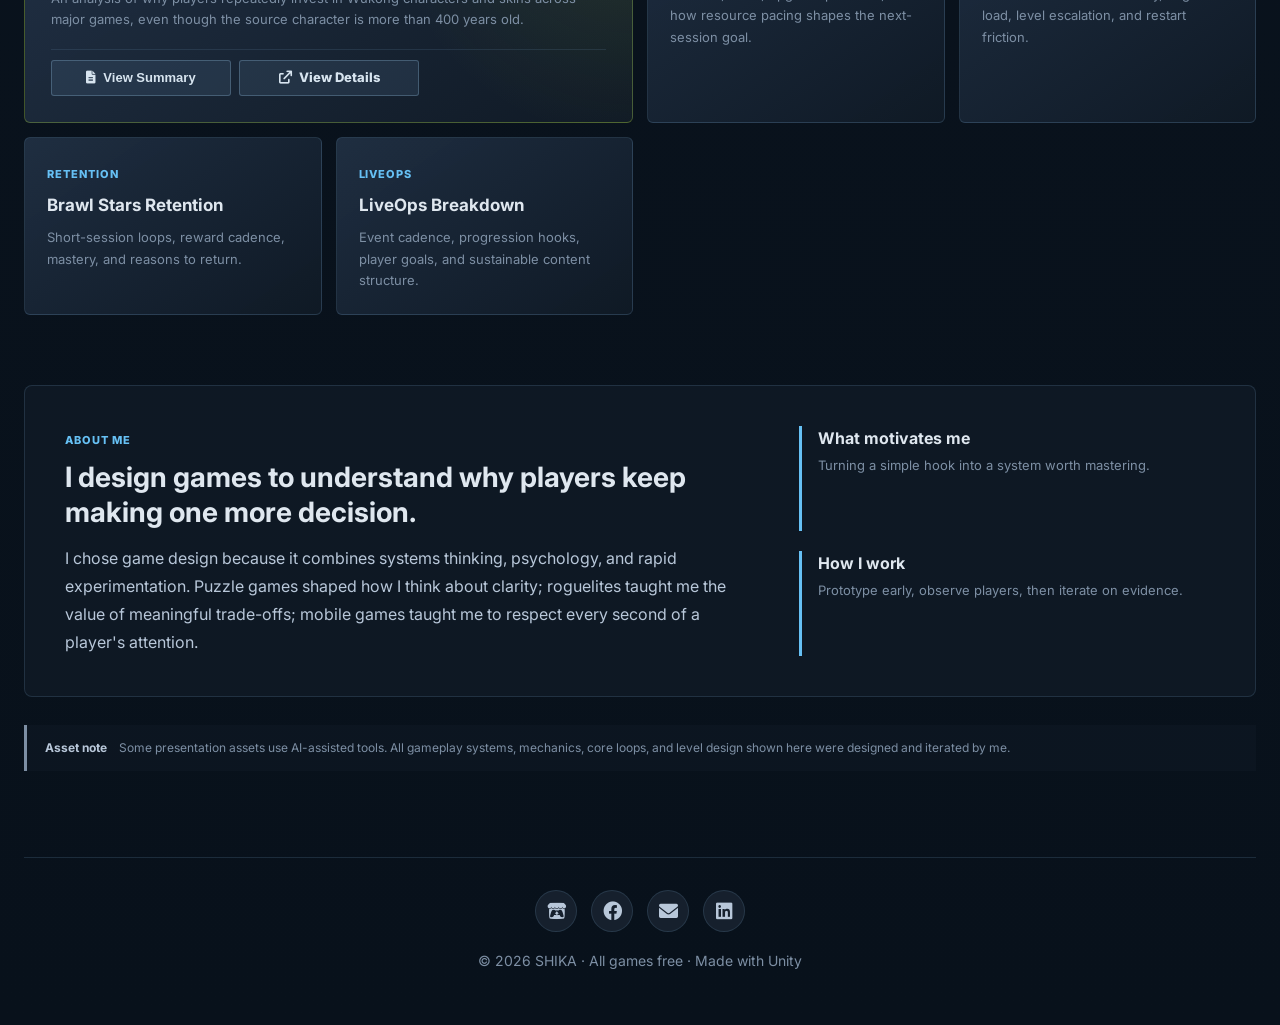
==== commit f1277019: "update" ====
--- a/index.html
+++ b/index.html
@@ -10,7 +10,7 @@
     <link rel="stylesheet" href="https://cdnjs.cloudflare.com/ajax/libs/font-awesome/6.0.0-beta3/css/all.min.css">
 
     <!-- CSS -->
-    <link rel="stylesheet" href="styles.css">
+    <link rel="stylesheet" href="styles.css?v=20260724-0525">
 </head>
 <body>
     <div class="container">
@@ -72,7 +72,6 @@
                     <div class="btn-group">
                         <a href="https://quandd3112.itch.io/waterpuzzle" class="btn btn-primary" target="_blank" rel="noopener noreferrer"><i class="fas fa-play"></i> Play Prototype</a>
                         <button class="btn high-level-btn" data-game="waterpuzzle"><i class="fas fa-file-alt"></i> GDD Summary</button>
-                        <a href="Files/WATER-PUZZLE-GDD.docx" download class="btn"><i class="fas fa-download"></i> Full GDD</a>
                     </div>
                 </div>
             </div>
@@ -89,7 +88,7 @@
                     <div class="btn-group">
                         <a href="https://quandd3112.itch.io/chick-chick" class="btn btn-primary" target="_blank" rel="noopener noreferrer"><i class="fas fa-play"></i> Play Prototype</a>
                         <button class="btn high-level-btn" data-game="chick"><i class="fas fa-file-alt"></i> GDD Summary</button>
-                        <a href="Files/CHICKCHICK-GDD.docx" download class="btn"><i class="fas fa-download"></i> Full GDD</a>
+                        <a href="Files/CHICKCHICK-GDD.pdf" download class="btn"><i class="fas fa-download"></i> Full GDD</a>
                     </div>
                 </div>
             </div>
@@ -344,6 +343,6 @@
     </div>
 
     <!-- JavaScript -->
-    <script src="script.js"></script>
+    <script src="script.js?v=20260724-0525"></script>
 </body>
 </html>
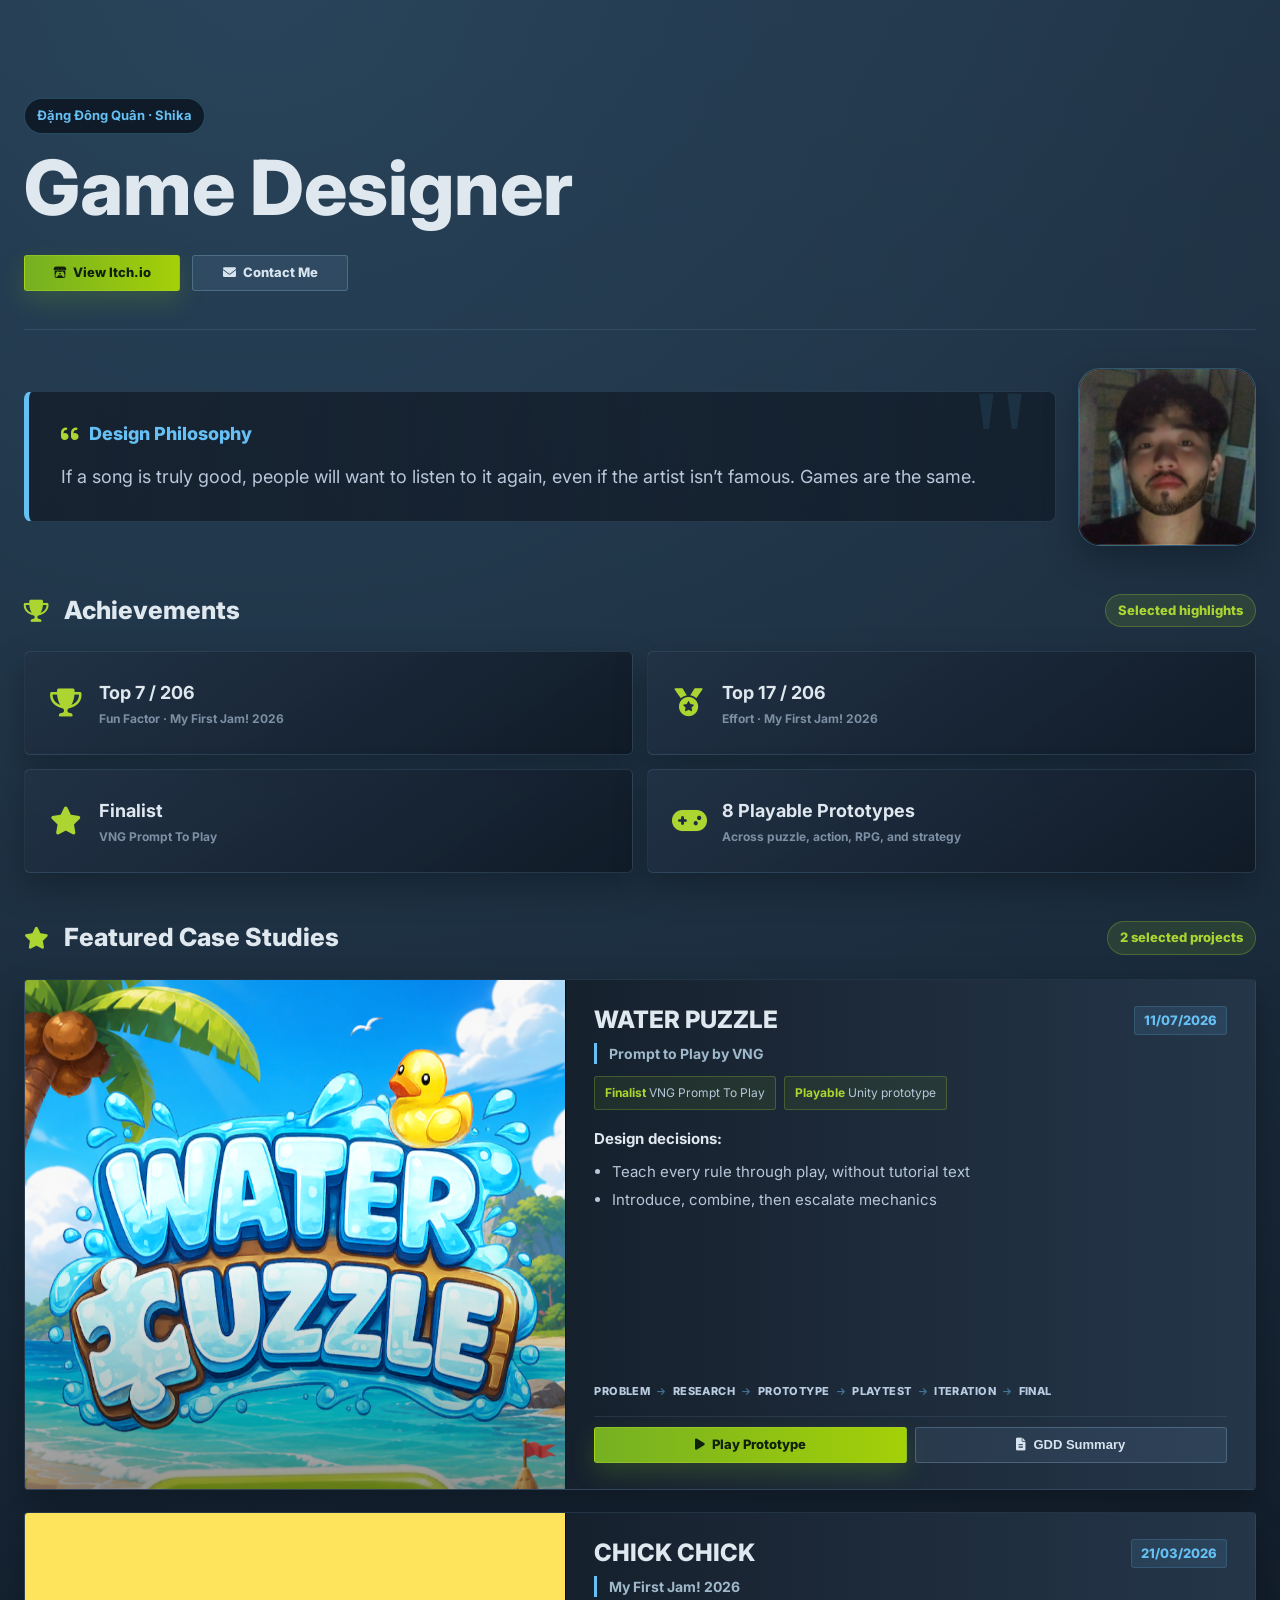
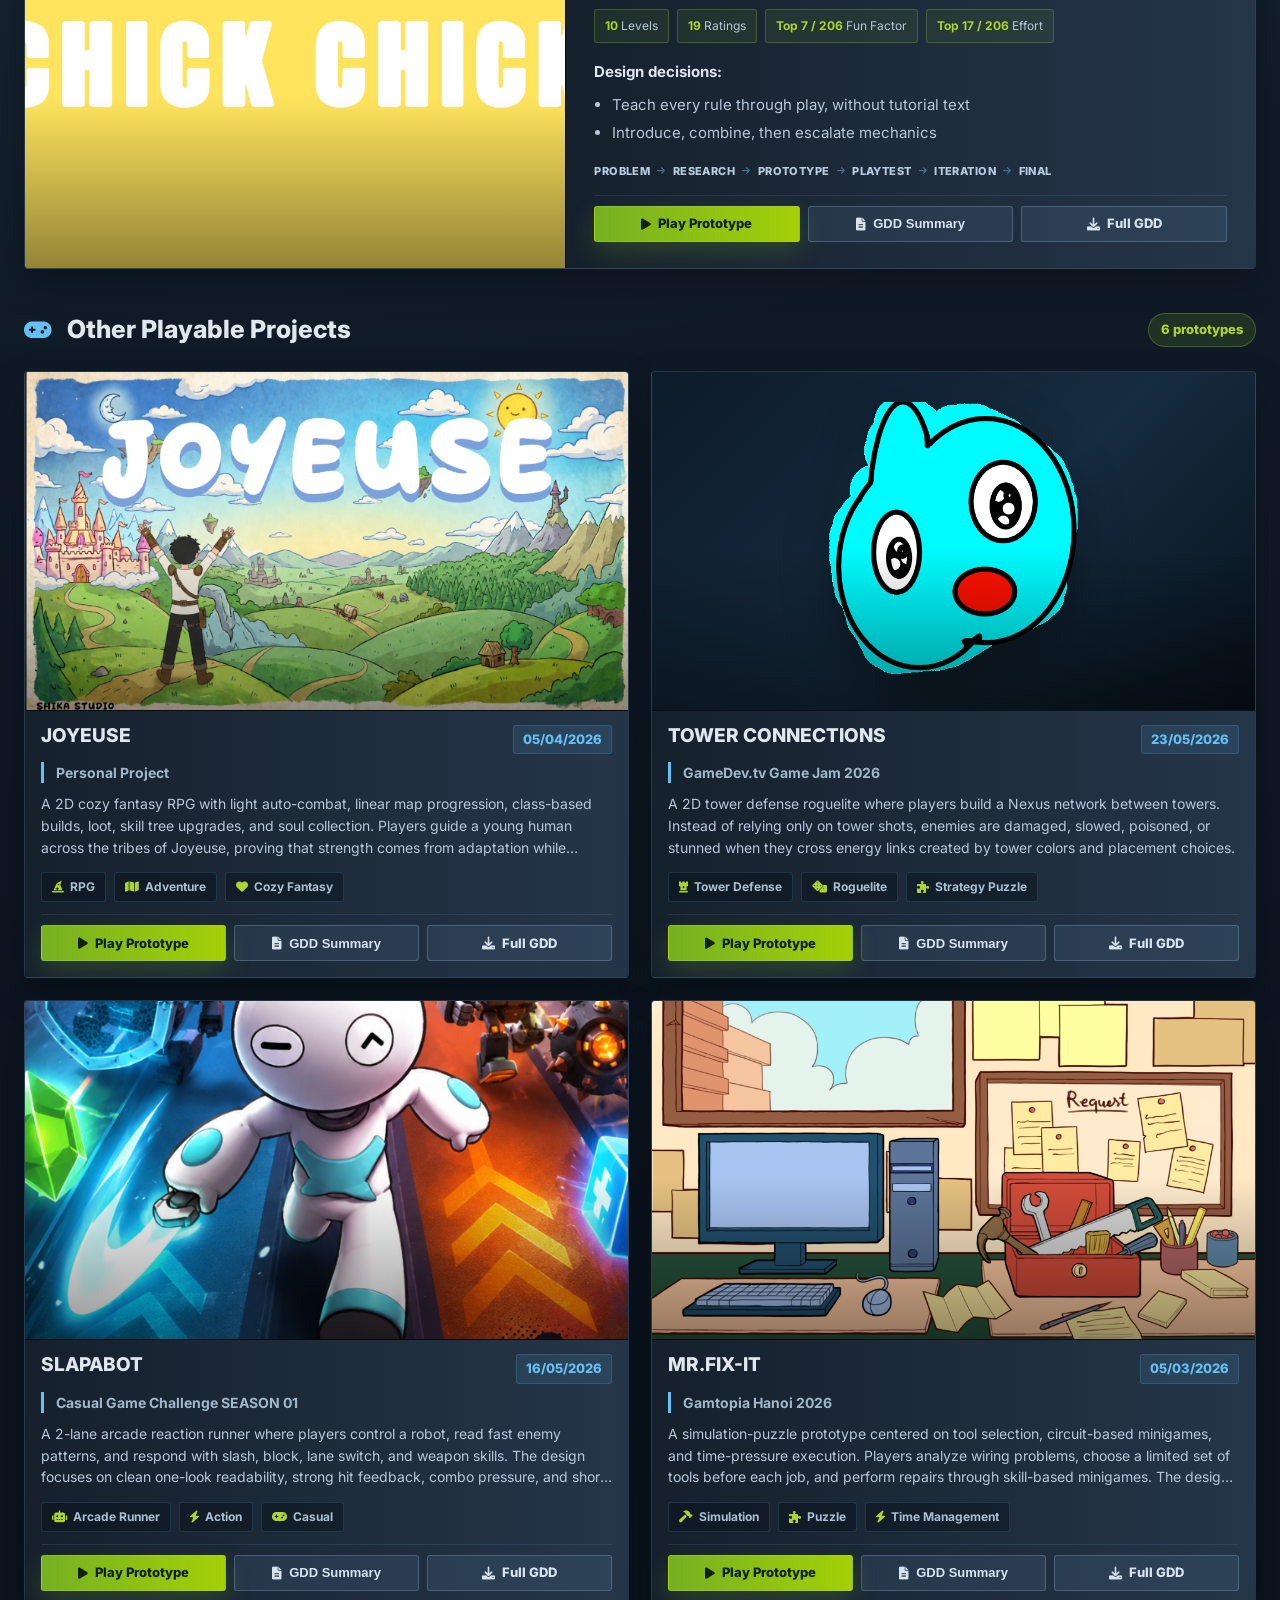
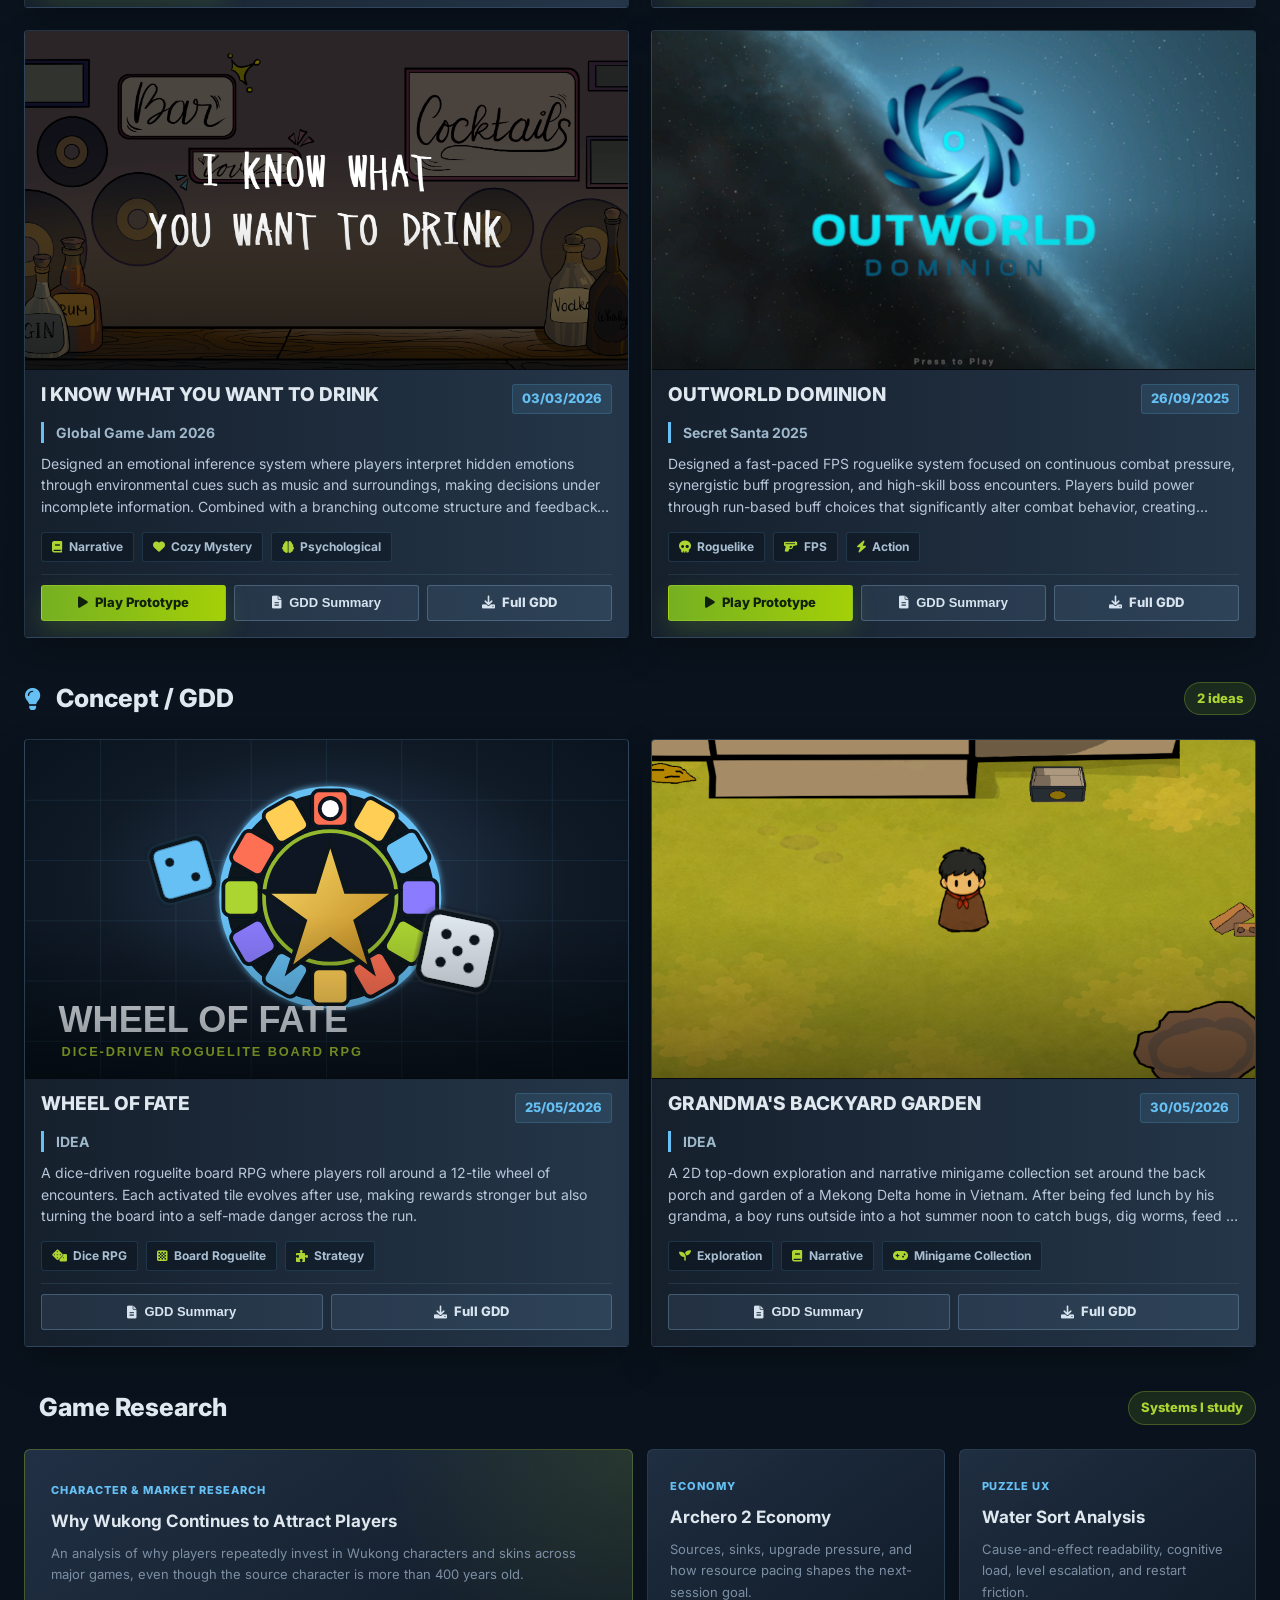
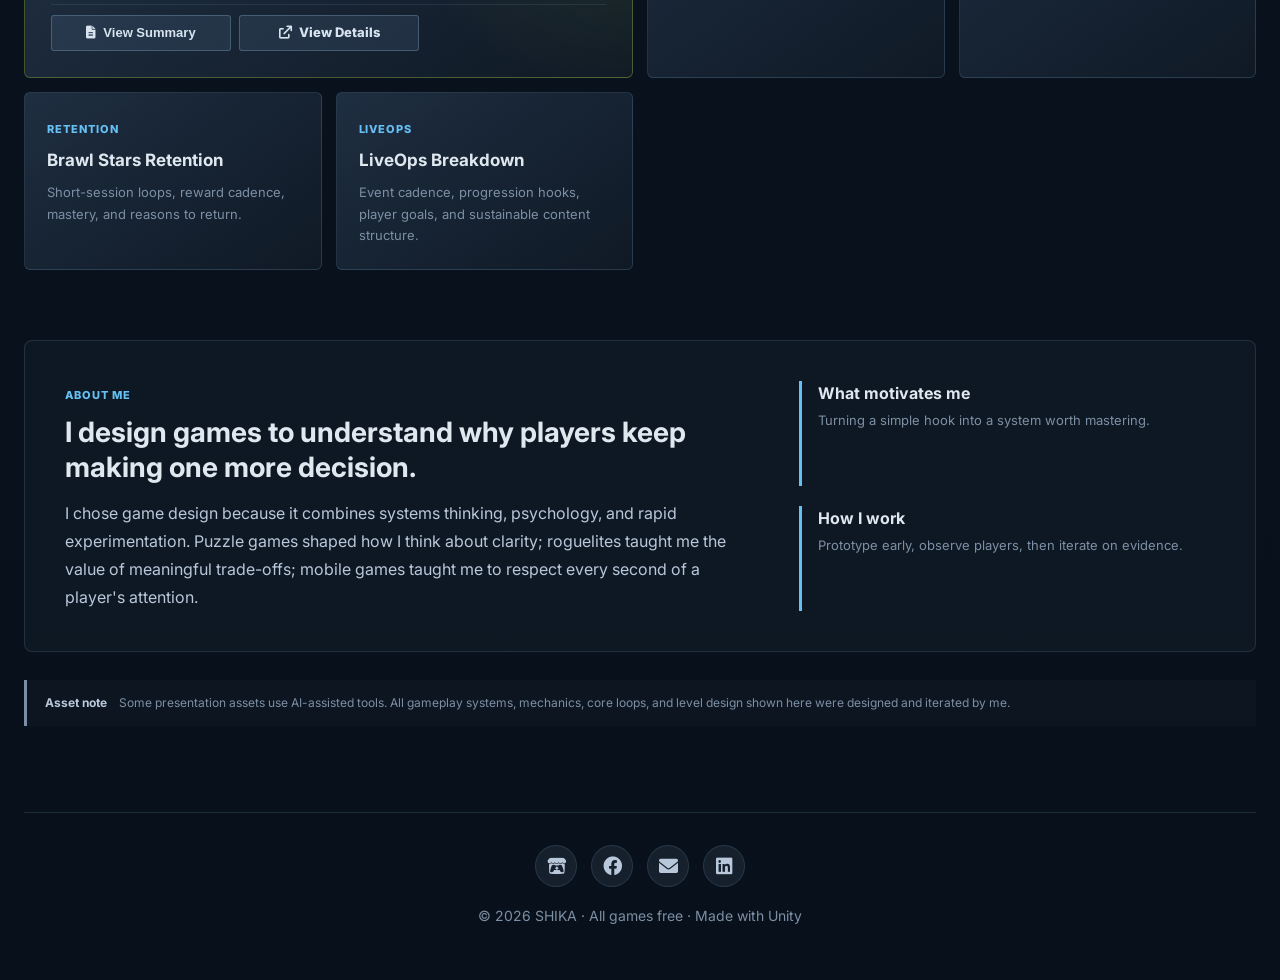
==== commit a6e70cb5: "Update index.html" ====
--- a/index.html
+++ b/index.html
@@ -18,7 +18,6 @@
         <div class="profile-header">
             <div class="profile-kicker">Đặng Đông Quân · Shika</div>
             <h1>Game Designer</h1>
-            <div class="tagline">Gameplay Systems <span>•</span> Puzzle Design <span>•</span> Rapid Prototyping <span>•</span> Player Psychology</div>
             <div class="hero-actions">
                 <a href="https://quandd3112.itch.io/" class="btn btn-primary" target="_blank" rel="noopener noreferrer"><i class="fab fa-itch-io"></i> View Itch.io</a>
                 <a href="mailto:dangdongquan311203@gmail.com" class="btn"><i class="fas fa-envelope"></i> Contact Me</a>
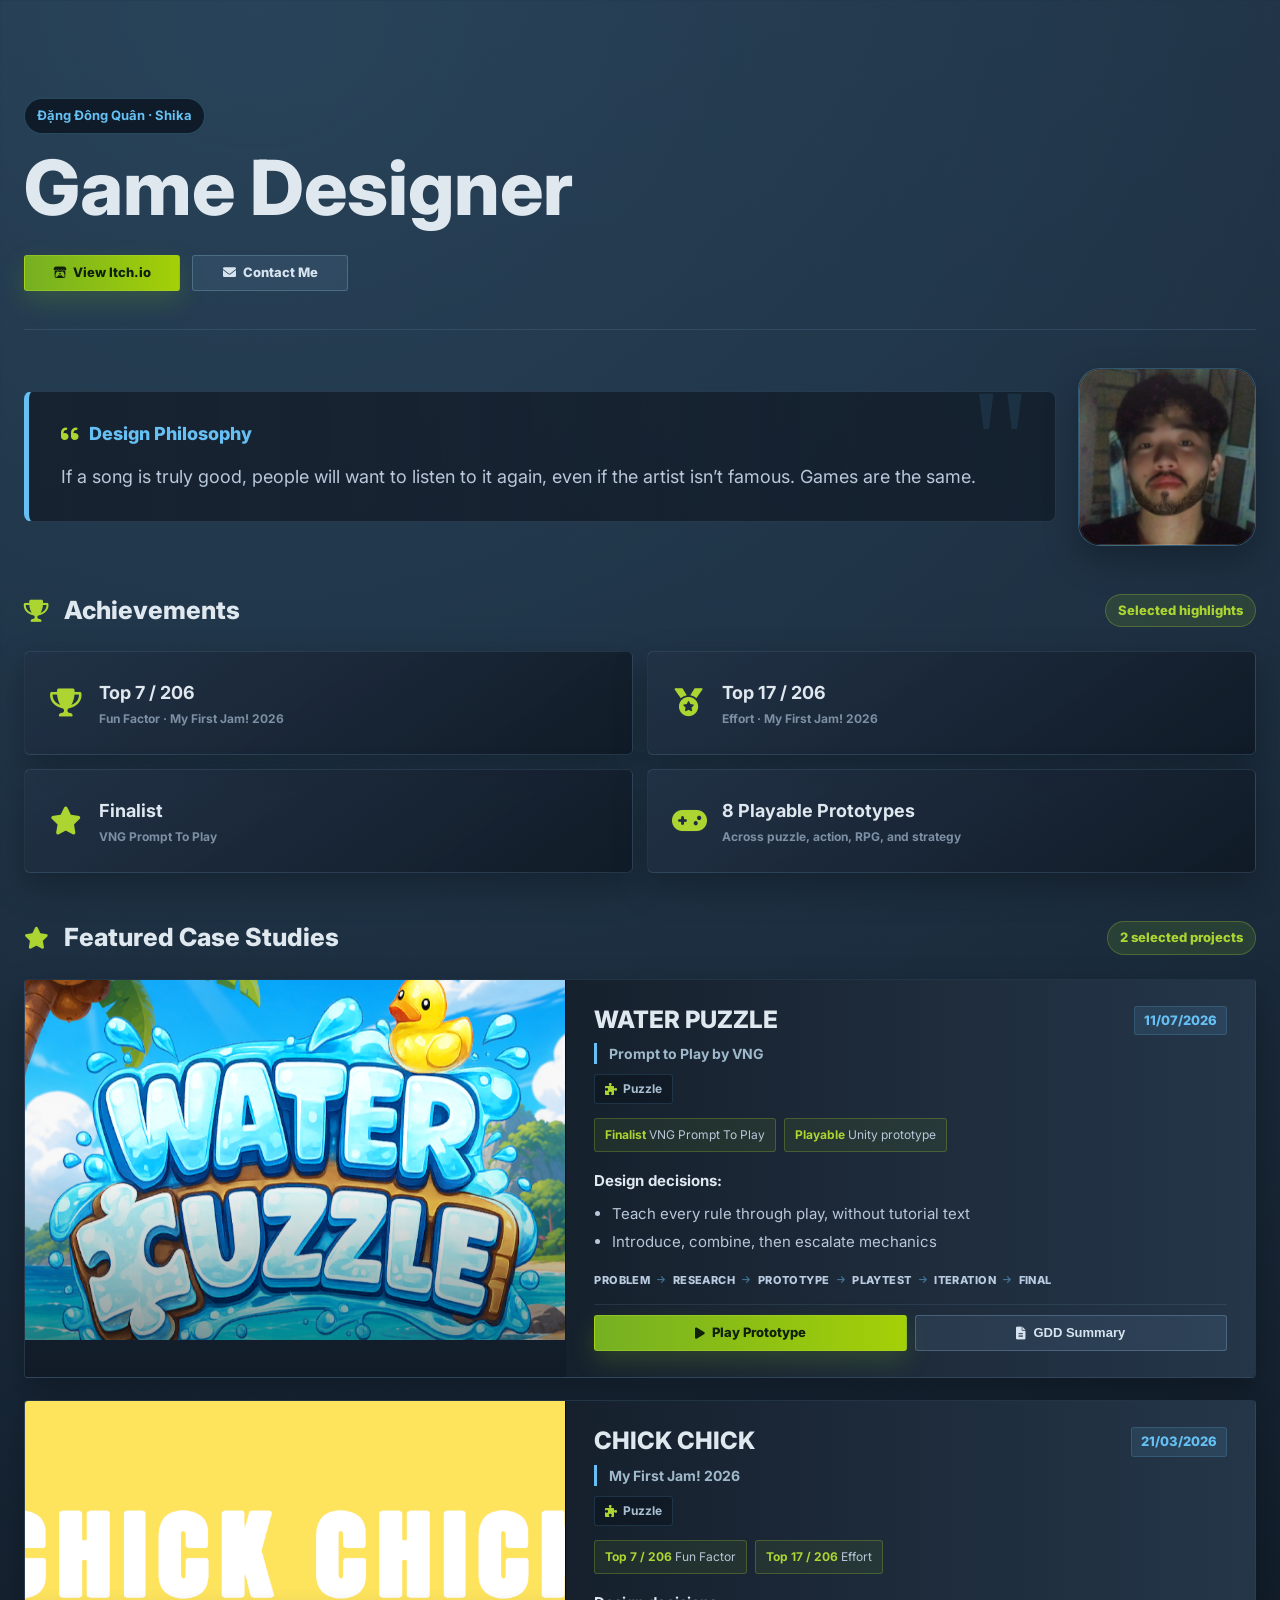
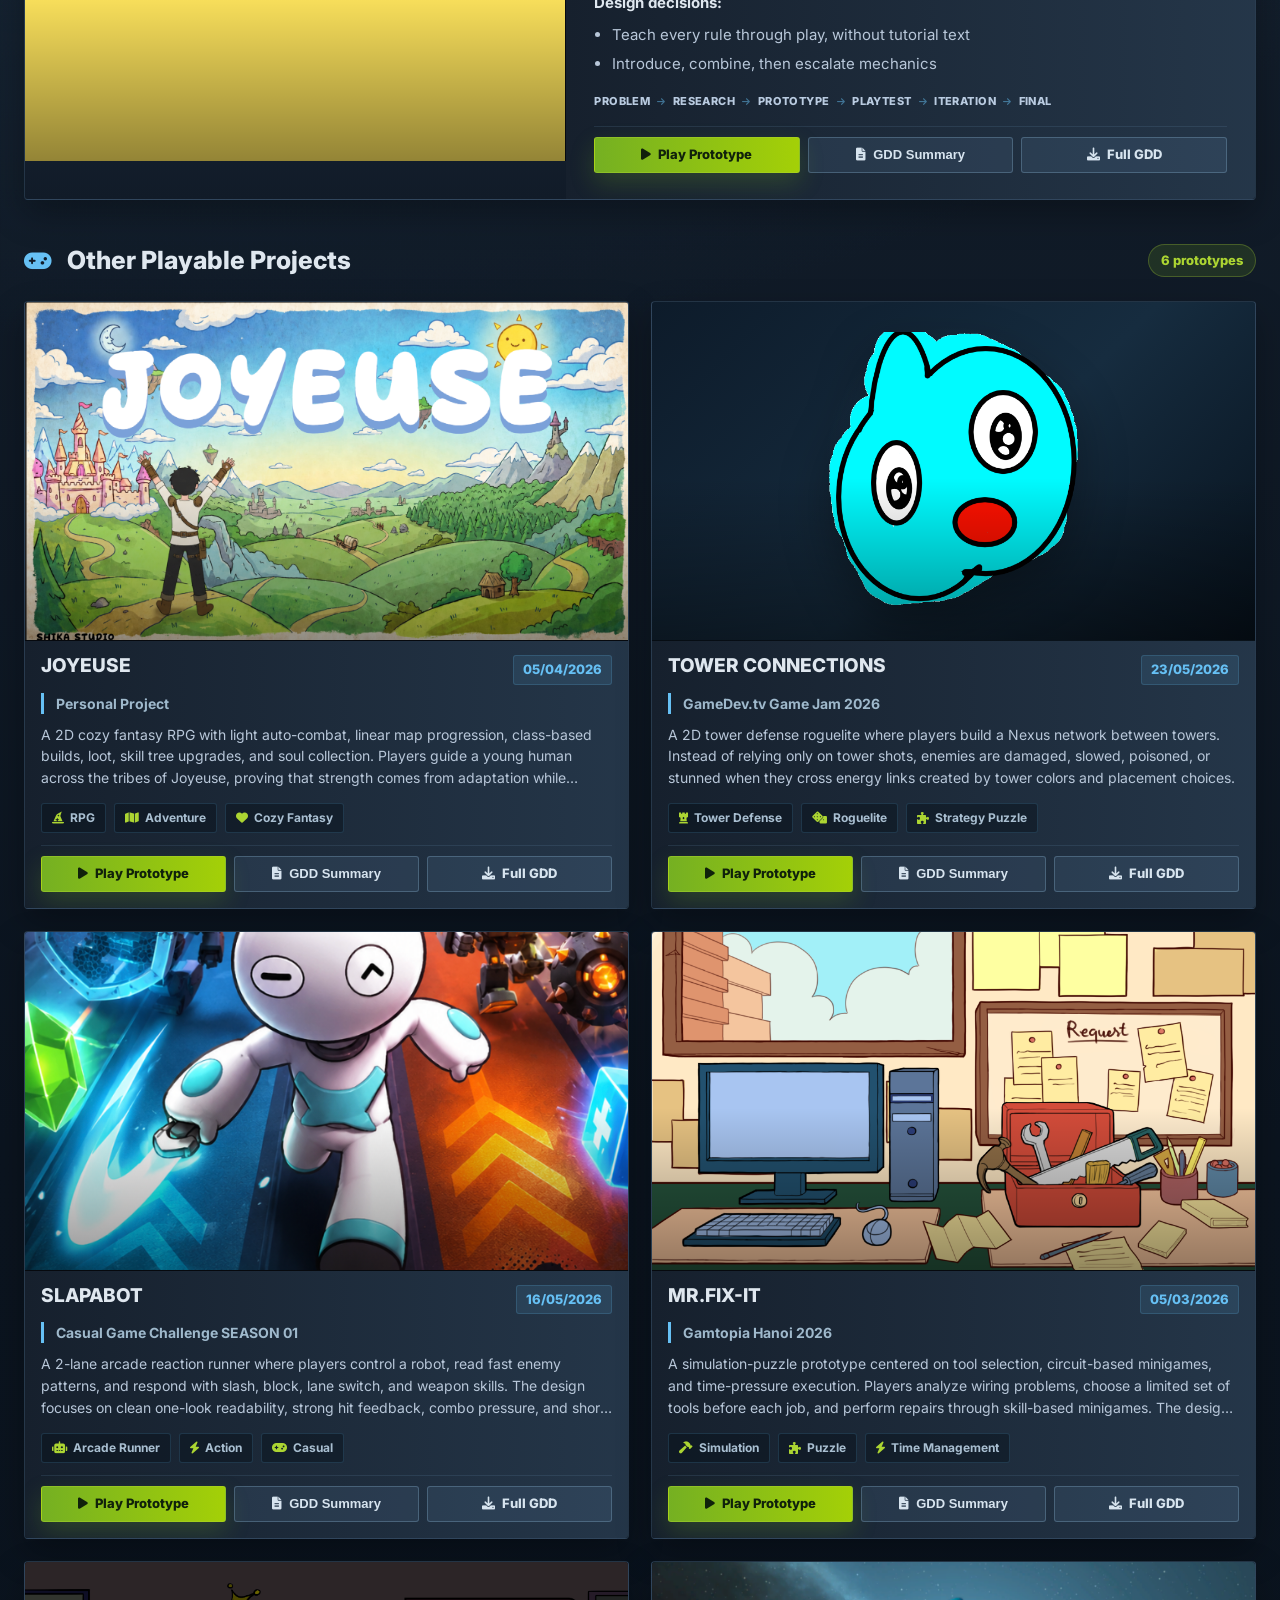
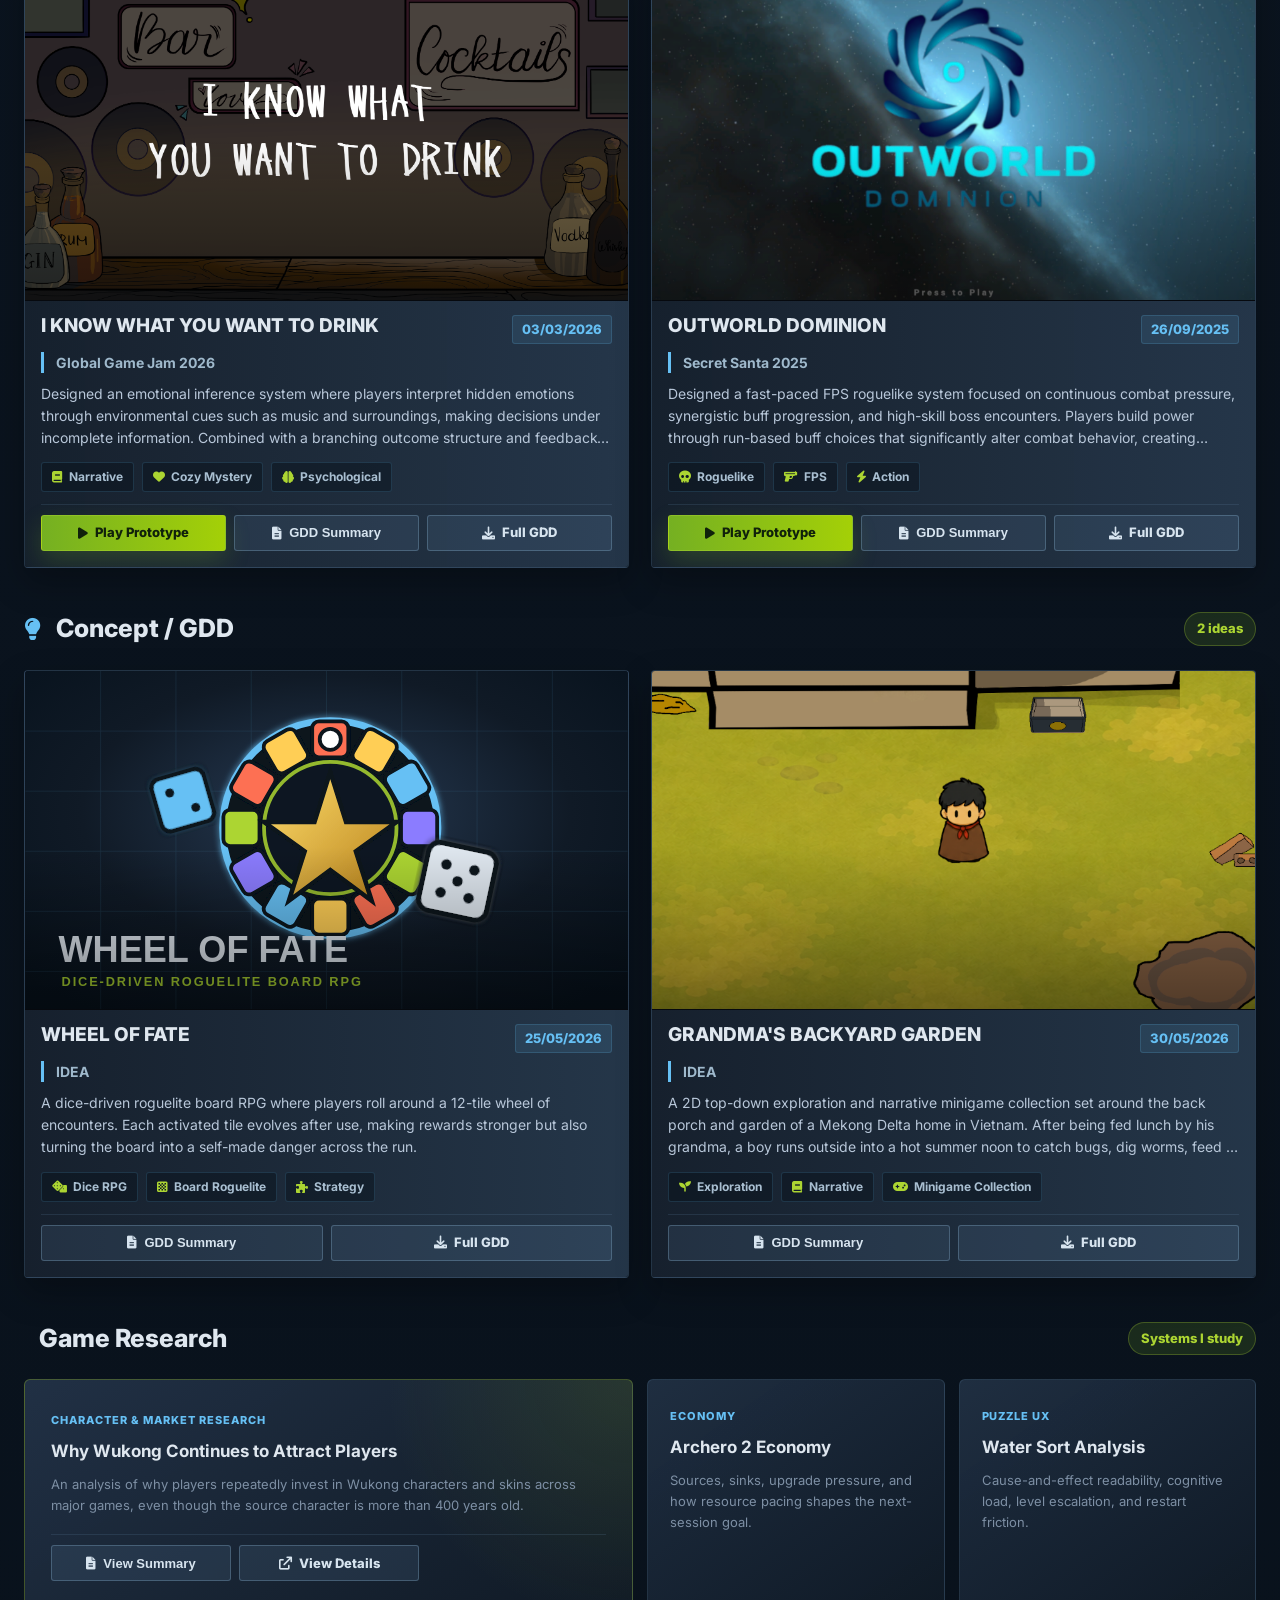
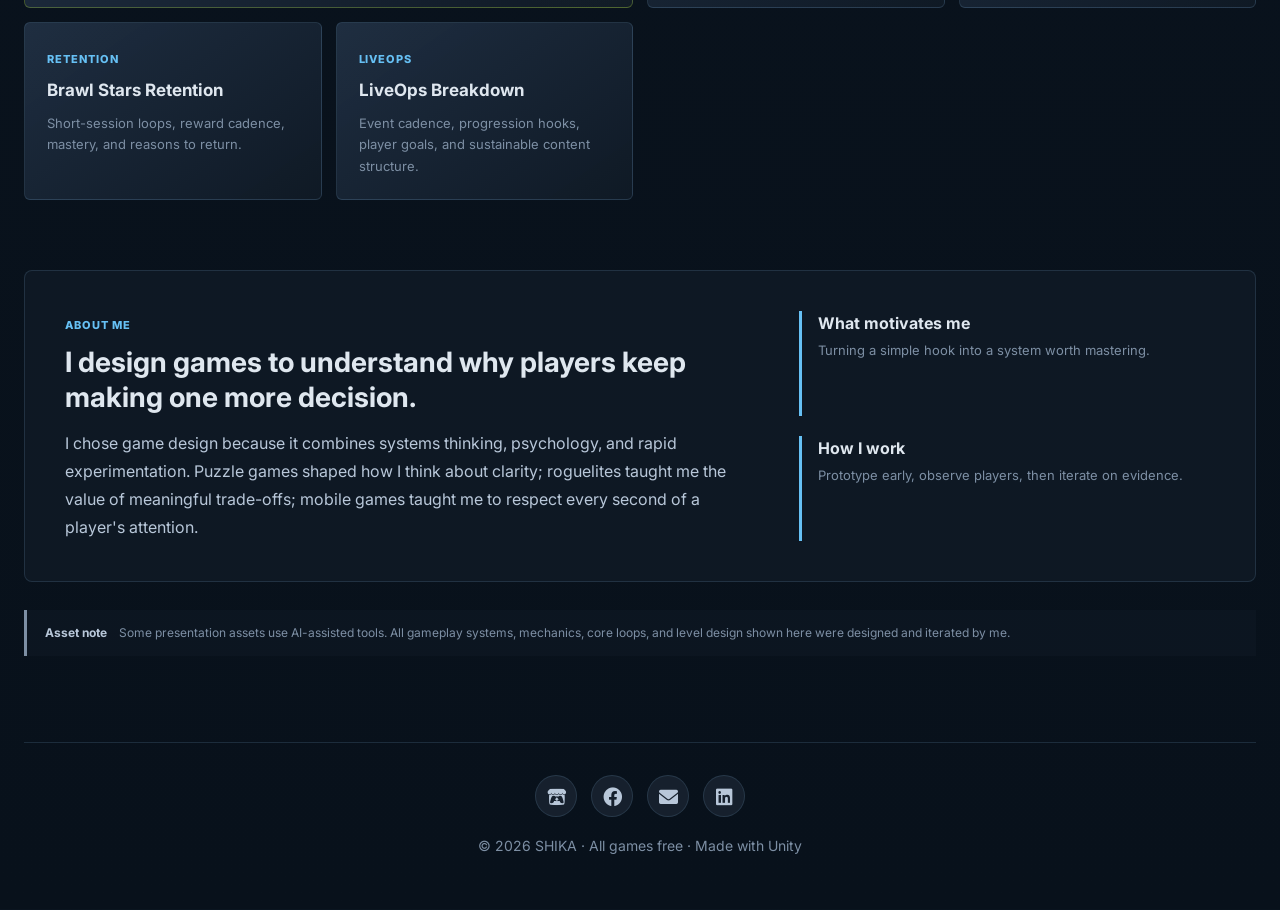
==== commit fdacff1a: "update" ====
--- a/index.html
+++ b/index.html
@@ -65,6 +65,7 @@
                 <div class="game-info">
                     <div class="game-title-row"><span class="game-title">WATER PUZZLE</span><span class="game-year">11/07/2026</span></div>
                     <div class="game-tagline">Prompt to Play by VNG</div>
+                    <div class="game-meta"><span><i class="fas fa-puzzle-piece"></i> Puzzle</span></div>
                     <div class="project-metrics"><span><strong>Finalist</strong> VNG Prompt To Play</span><span><strong>Playable</strong> Unity prototype</span></div>
                     <div class="game-desc design-summary"><strong>Design decisions:</strong><ul><li>Teach every rule through play, without tutorial text</li><li>Introduce, combine, then escalate mechanics</li></ul></div>
                     <div class="design-process" aria-label="Water Puzzle design process"><span>Problem</span><i class="fas fa-arrow-right"></i><span>Research</span><i class="fas fa-arrow-right"></i><span>Prototype</span><i class="fas fa-arrow-right"></i><span>Playtest</span><i class="fas fa-arrow-right"></i><span>Iteration</span><i class="fas fa-arrow-right"></i><span>Final</span></div>
@@ -81,7 +82,8 @@
                 <div class="game-info">
                     <div class="game-title-row"><span class="game-title">CHICK CHICK</span><span class="game-year">21/03/2026</span></div>
                     <div class="game-tagline">My First Jam! 2026</div>
-                    <div class="project-metrics"><span><strong>10</strong> Levels</span><span><strong>19</strong> Ratings</span><span><strong>Top 7 / 206</strong> Fun Factor</span><span><strong>Top 17 / 206</strong> Effort</span></div>
+                    <div class="game-meta"><span><i class="fas fa-puzzle-piece"></i> Puzzle</span></div>
+                    <div class="project-metrics"><span><strong>Top 7 / 206</strong> Fun Factor</span><span><strong>Top 17 / 206</strong> Effort</span></div>
                     <div class="game-desc design-summary"><strong>Design decisions:</strong><ul><li>Teach every rule through play, without tutorial text</li><li>Introduce, combine, then escalate mechanics</li></ul></div>
                     <div class="design-process" aria-label="Chick Chick design process"><span>Problem</span><i class="fas fa-arrow-right"></i><span>Research</span><i class="fas fa-arrow-right"></i><span>Prototype</span><i class="fas fa-arrow-right"></i><span>Playtest</span><i class="fas fa-arrow-right"></i><span>Iteration</span><i class="fas fa-arrow-right"></i><span>Final</span></div>
                     <div class="btn-group">
--- a/styles.css
+++ b/styles.css
@@ -310,7 +310,7 @@
 
 .featured-grid .game-cover,
 .featured-grid .game-card[data-game="joyeuse"] .game-cover {
-    height: 100%;
+    height: 360px;
     min-height: 330px;
     aspect-ratio: auto;
     border-right: 1px solid rgba(0, 0, 0, 0.55);
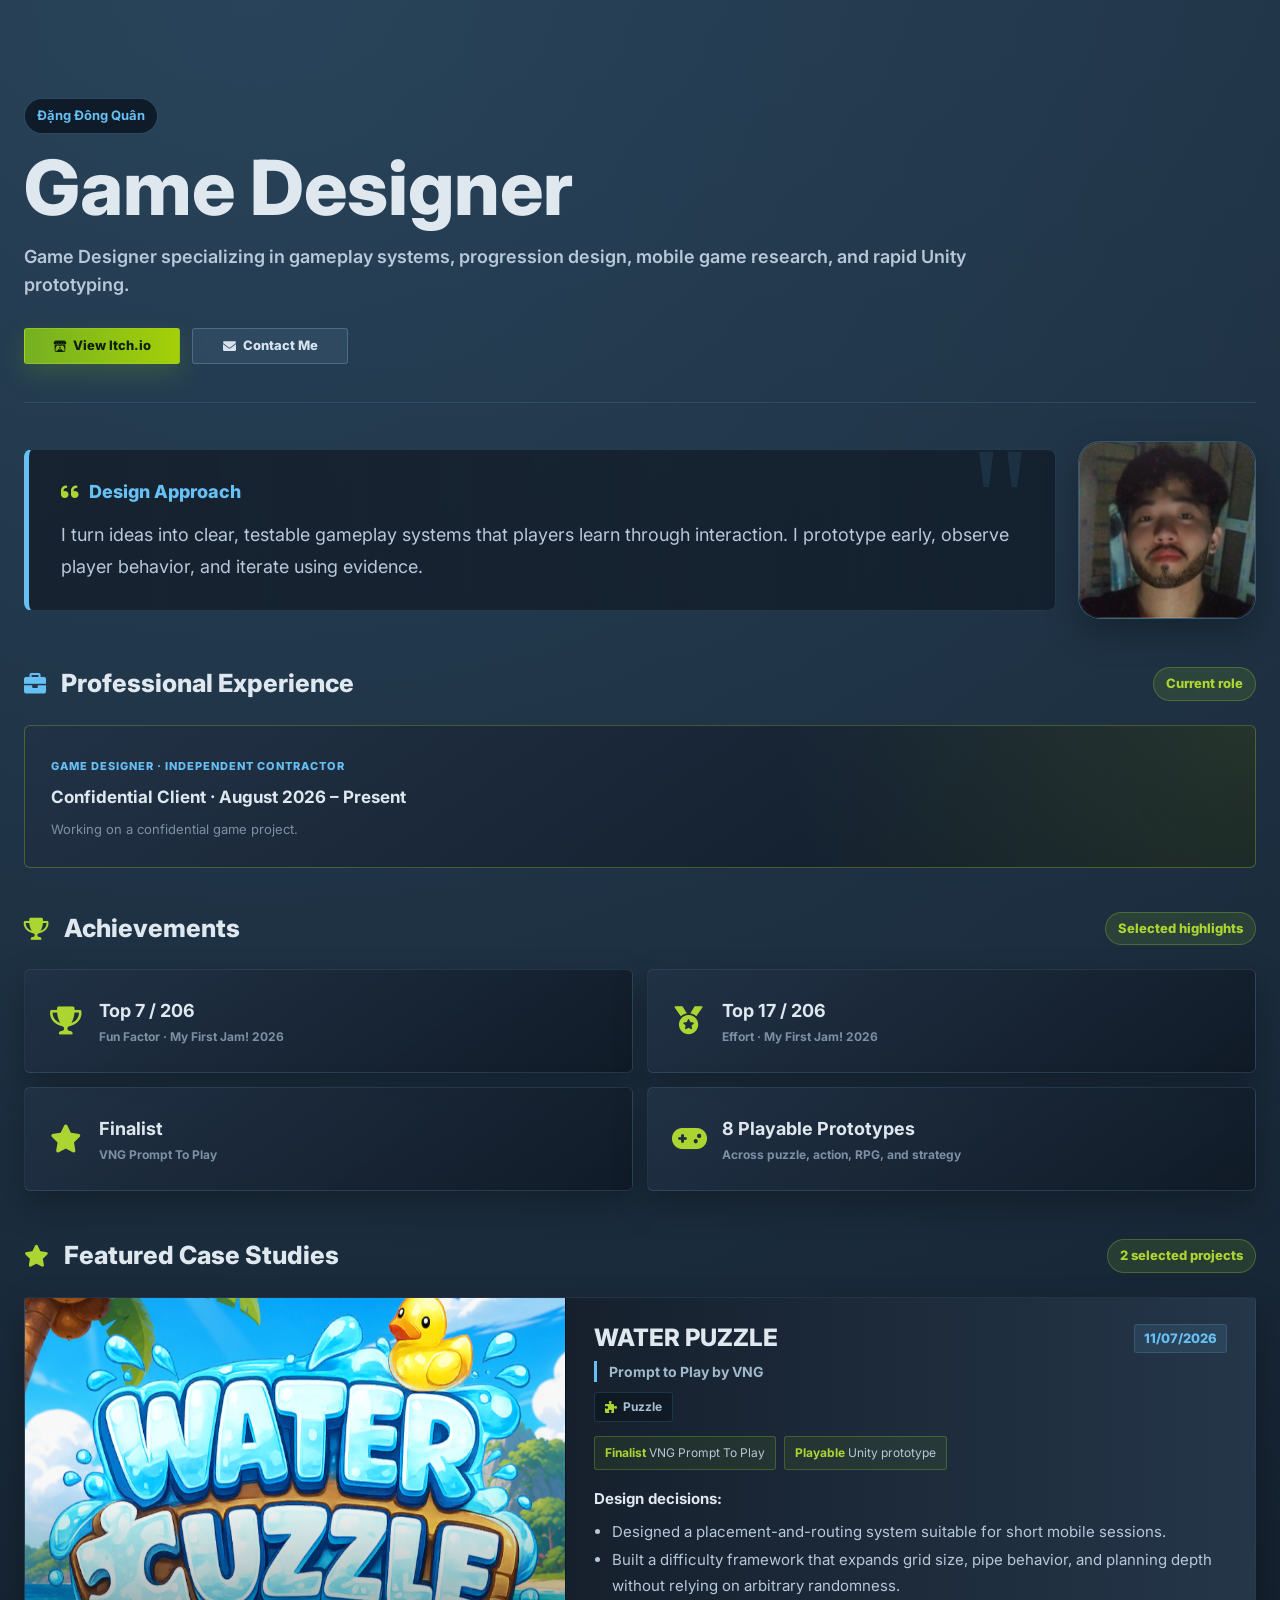
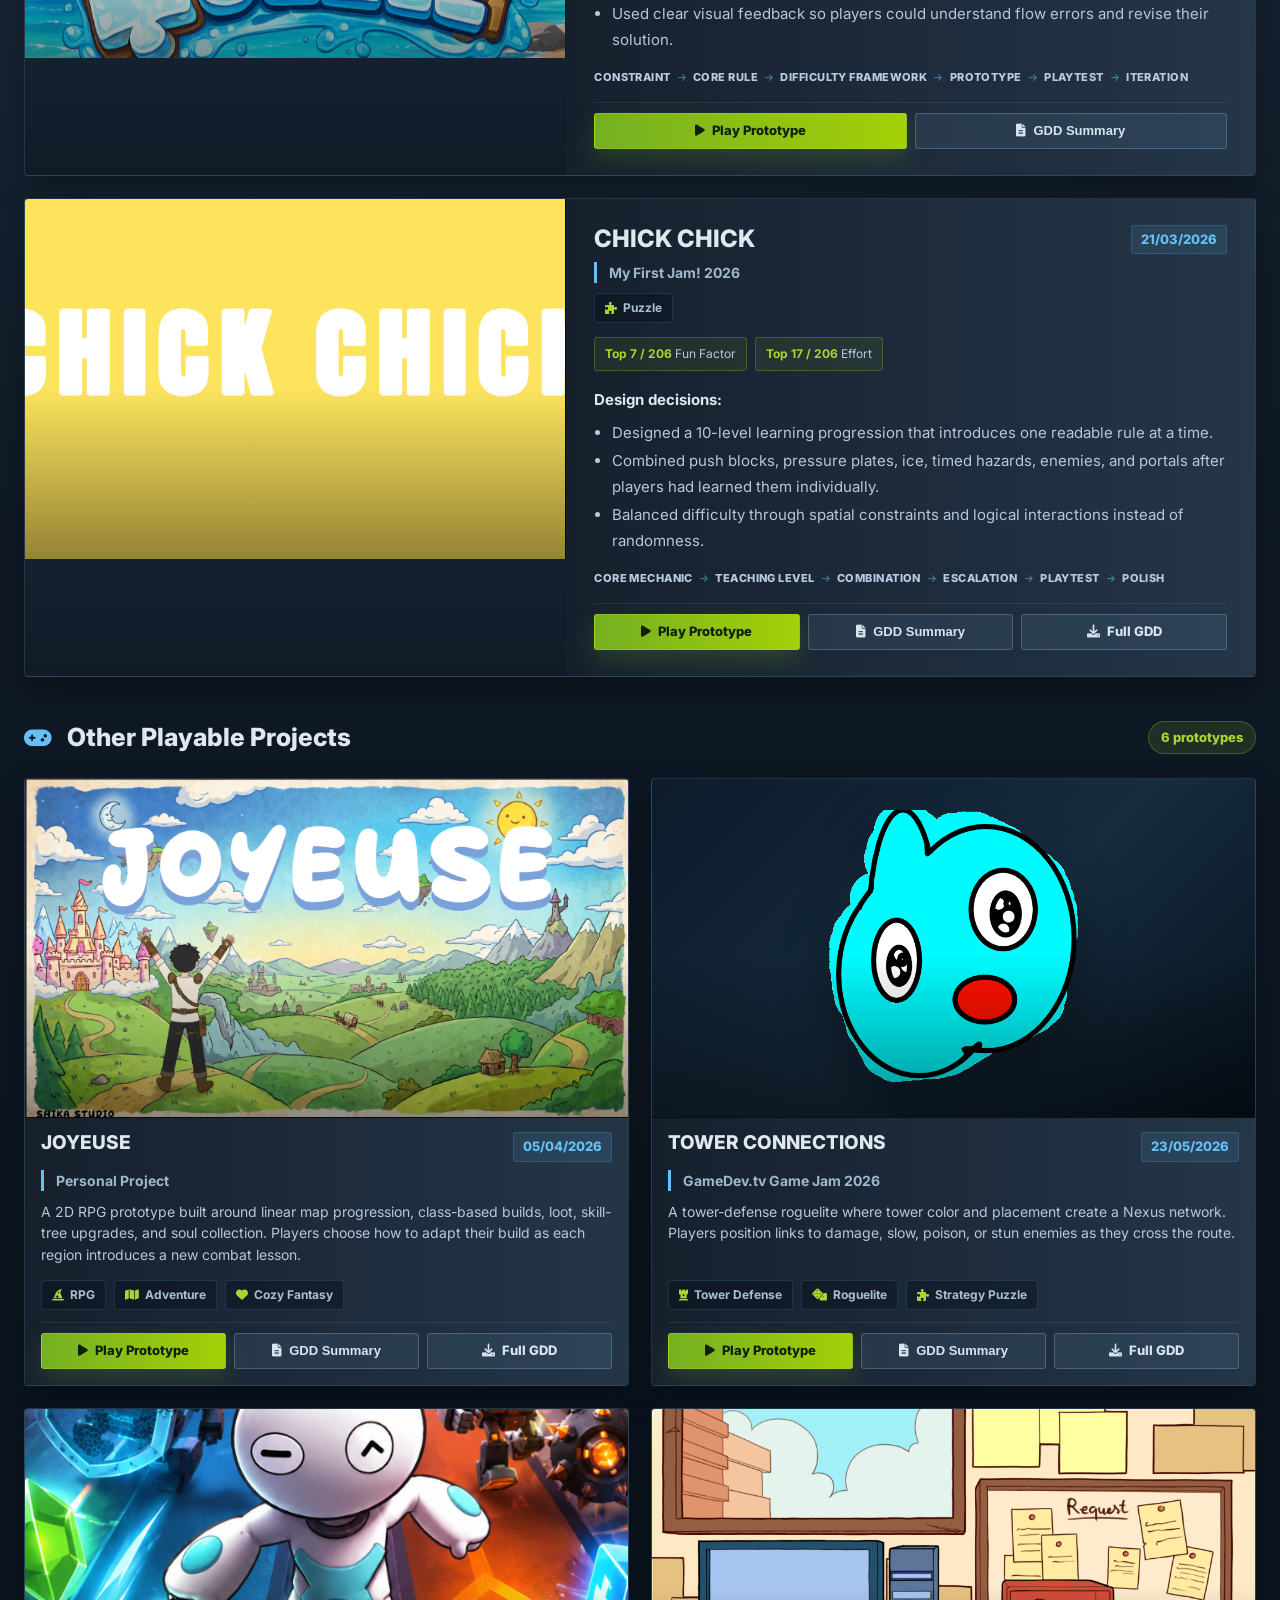
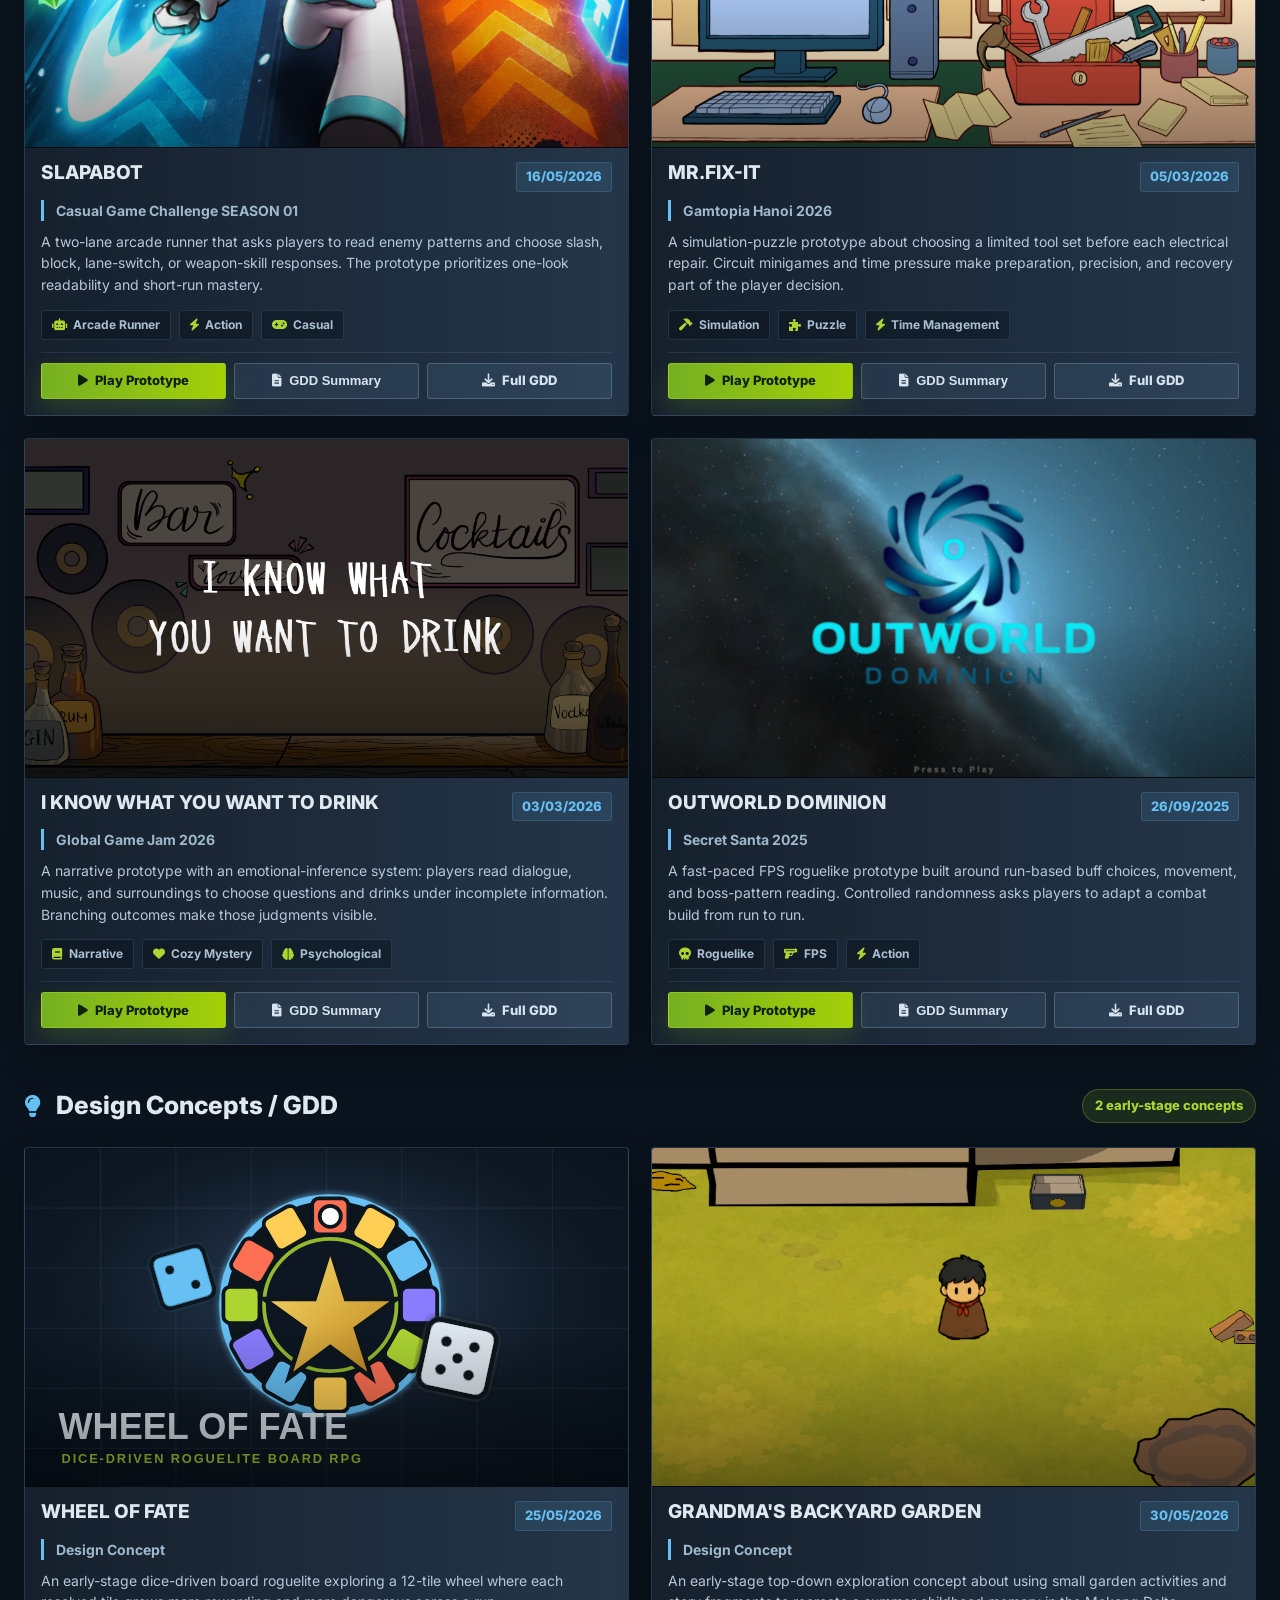
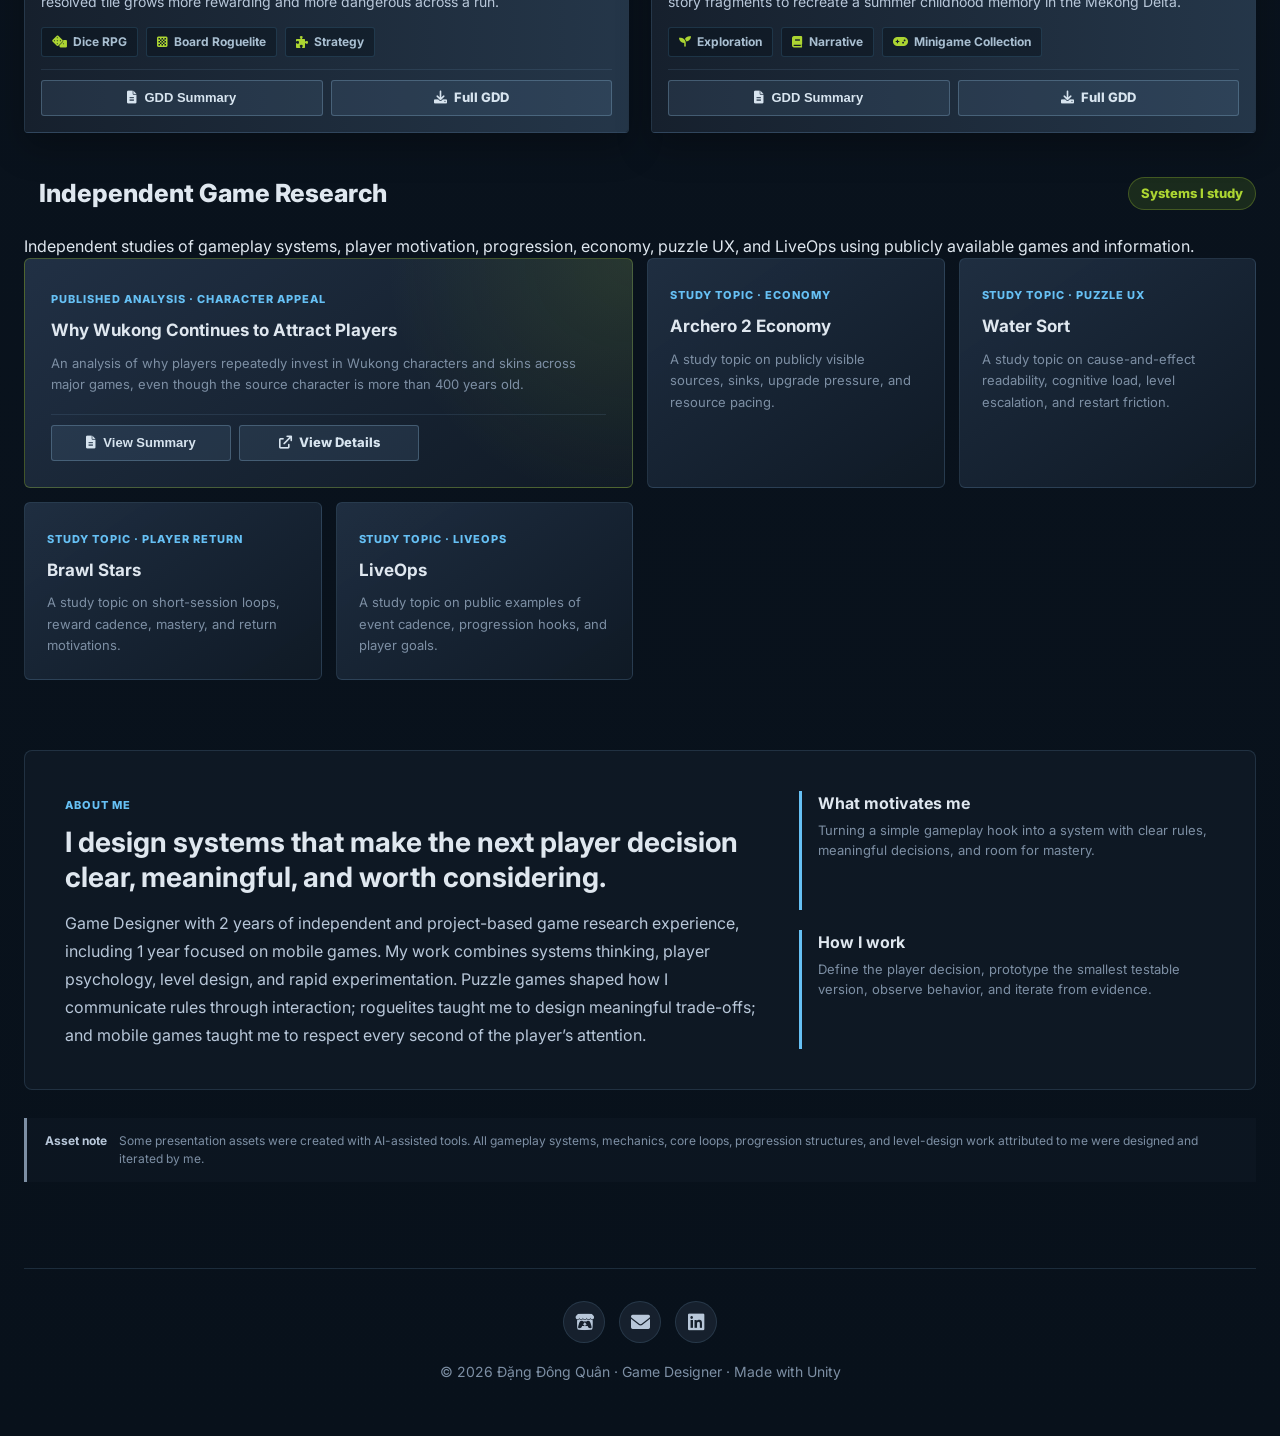
==== commit e65fd48a: "Update game designer portfolio content" ====
--- a/index.html
+++ b/index.html
@@ -4,6 +4,7 @@
     <meta charset="UTF-8">
     <meta name="viewport" content="width=device-width, initial-scale=1.0">
     <title>Đặng Đông Quân · Game Designer Portfolio</title>
+    <meta name="description" content="Portfolio of Đặng Đông Quân, a Game Designer focused on gameplay systems, progression design, puzzle and level design, game analysis, and rapid Unity prototyping.">
 
     <!-- Fonts & Icons -->
     <link href="https://fonts.googleapis.com/css2?family=Inter:wght@300;400;500;600;700;800&display=swap" rel="stylesheet">
@@ -16,22 +17,23 @@
     <div class="container">
         <!-- Header -->
         <div class="profile-header">
-            <div class="profile-kicker">Đặng Đông Quân · Shika</div>
+            <div class="profile-kicker">Đặng Đông Quân</div>
             <h1>Game Designer</h1>
+            <div class="tagline">Game Designer specializing in gameplay systems, progression design, mobile game research, and rapid Unity prototyping.</div>
             <div class="hero-actions">
                 <a href="https://quandd3112.itch.io/" class="btn btn-primary" target="_blank" rel="noopener noreferrer"><i class="fab fa-itch-io"></i> View Itch.io</a>
                 <a href="mailto:dangdongquan311203@gmail.com" class="btn"><i class="fas fa-envelope"></i> Contact Me</a>
             </div>
         </div>
 
-        <!-- Design Philosophy -->
+        <!-- Design Approach -->
         <div class="philosophy-row">
             <div class="philosophy-section">
                 <div class="philosophy-title">
-                    <i class="fas fa-quote-left"></i> Design Philosophy
+                    <i class="fas fa-quote-left"></i> Design Approach
                 </div>
                 <div class="philosophy-text">
-                    If a song is truly good, people will want to listen to it again, even if the artist isn’t famous. Games are the same.
+                    I turn ideas into clear, testable gameplay systems that players learn through interaction. I prototype early, observe player behavior, and iterate using evidence.
                 </div>
             </div>
 
@@ -39,6 +41,19 @@
                 <img src="images/avatar.webp" alt="Đặng Đông Quân avatar">
             </div>
         </div>
+
+        <!-- Professional Experience -->
+        <div class="section-bar">
+            <div class="section-title"><i class="fas fa-briefcase"></i> Professional Experience</div>
+            <div class="game-count">Current role</div>
+        </div>
+        <section class="research-grid" aria-label="Professional experience">
+            <article class="research-featured experience-card">
+                <span>Game Designer · Independent Contractor</span>
+                <h3>Confidential Client · August 2026 – Present</h3>
+                <p>Working on a confidential game project.</p>
+            </article>
+        </section>
 
         <!-- Achievements -->
         <div class="section-bar achievement-section-bar">
@@ -67,8 +82,8 @@
                     <div class="game-tagline">Prompt to Play by VNG</div>
                     <div class="game-meta"><span><i class="fas fa-puzzle-piece"></i> Puzzle</span></div>
                     <div class="project-metrics"><span><strong>Finalist</strong> VNG Prompt To Play</span><span><strong>Playable</strong> Unity prototype</span></div>
-                    <div class="game-desc design-summary"><strong>Design decisions:</strong><ul><li>Teach every rule through play, without tutorial text</li><li>Introduce, combine, then escalate mechanics</li></ul></div>
-                    <div class="design-process" aria-label="Water Puzzle design process"><span>Problem</span><i class="fas fa-arrow-right"></i><span>Research</span><i class="fas fa-arrow-right"></i><span>Prototype</span><i class="fas fa-arrow-right"></i><span>Playtest</span><i class="fas fa-arrow-right"></i><span>Iteration</span><i class="fas fa-arrow-right"></i><span>Final</span></div>
+                    <div class="game-desc design-summary"><strong>Design decisions:</strong><ul><li>Designed a placement-and-routing system suitable for short mobile sessions.</li><li>Built a difficulty framework that expands grid size, pipe behavior, and planning depth without relying on arbitrary randomness.</li><li>Used clear visual feedback so players could understand flow errors and revise their solution.</li></ul></div>
+                    <div class="design-process" aria-label="Water Puzzle design process"><span>Constraint</span><i class="fas fa-arrow-right"></i><span>Core Rule</span><i class="fas fa-arrow-right"></i><span>Difficulty Framework</span><i class="fas fa-arrow-right"></i><span>Prototype</span><i class="fas fa-arrow-right"></i><span>Playtest</span><i class="fas fa-arrow-right"></i><span>Iteration</span></div>
                     <div class="btn-group">
                         <a href="https://quandd3112.itch.io/waterpuzzle" class="btn btn-primary" target="_blank" rel="noopener noreferrer"><i class="fas fa-play"></i> Play Prototype</a>
                         <button class="btn high-level-btn" data-game="waterpuzzle"><i class="fas fa-file-alt"></i> GDD Summary</button>
@@ -84,8 +99,8 @@
                     <div class="game-tagline">My First Jam! 2026</div>
                     <div class="game-meta"><span><i class="fas fa-puzzle-piece"></i> Puzzle</span></div>
                     <div class="project-metrics"><span><strong>Top 7 / 206</strong> Fun Factor</span><span><strong>Top 17 / 206</strong> Effort</span></div>
-                    <div class="game-desc design-summary"><strong>Design decisions:</strong><ul><li>Teach every rule through play, without tutorial text</li><li>Introduce, combine, then escalate mechanics</li></ul></div>
-                    <div class="design-process" aria-label="Chick Chick design process"><span>Problem</span><i class="fas fa-arrow-right"></i><span>Research</span><i class="fas fa-arrow-right"></i><span>Prototype</span><i class="fas fa-arrow-right"></i><span>Playtest</span><i class="fas fa-arrow-right"></i><span>Iteration</span><i class="fas fa-arrow-right"></i><span>Final</span></div>
+                    <div class="game-desc design-summary"><strong>Design decisions:</strong><ul><li>Designed a 10-level learning progression that introduces one readable rule at a time.</li><li>Combined push blocks, pressure plates, ice, timed hazards, enemies, and portals after players had learned them individually.</li><li>Balanced difficulty through spatial constraints and logical interactions instead of randomness.</li></ul></div>
+                    <div class="design-process" aria-label="Chick Chick design process"><span>Core Mechanic</span><i class="fas fa-arrow-right"></i><span>Teaching Level</span><i class="fas fa-arrow-right"></i><span>Combination</span><i class="fas fa-arrow-right"></i><span>Escalation</span><i class="fas fa-arrow-right"></i><span>Playtest</span><i class="fas fa-arrow-right"></i><span>Polish</span></div>
                     <div class="btn-group">
                         <a href="https://quandd3112.itch.io/chick-chick" class="btn btn-primary" target="_blank" rel="noopener noreferrer"><i class="fas fa-play"></i> Play Prototype</a>
                         <button class="btn high-level-btn" data-game="chick"><i class="fas fa-file-alt"></i> GDD Summary</button>
@@ -111,7 +126,7 @@
                         <span class="game-year">05/04/2026</span>
                     </div>
                     <div class="game-tagline">Personal Project</div>
-                    <div class="game-desc">A 2D cozy fantasy RPG with light auto-combat, linear map progression, class-based builds, loot, skill tree upgrades, and soul collection. Players guide a young human across the tribes of Joyeuse, proving that strength comes from adaptation while growing from village challenger into an All-Round Warrior.</div>
+                    <div class="game-desc">A 2D RPG prototype built around linear map progression, class-based builds, loot, skill-tree upgrades, and soul collection. Players choose how to adapt their build as each region introduces a new combat lesson.</div>
                     <div class="game-meta">
                         <span><i class="fas fa-hat-wizard"></i> RPG</span>
                         <span><i class="fas fa-map"></i> Adventure</span>
@@ -134,7 +149,7 @@
                         <span class="game-year">23/05/2026</span>
                     </div>
                     <div class="game-tagline">GameDev.tv Game Jam 2026</div>
-                    <div class="game-desc">A 2D tower defense roguelite where players build a Nexus network between towers. Instead of relying only on tower shots, enemies are damaged, slowed, poisoned, or stunned when they cross energy links created by tower colors and placement choices.</div>
+                    <div class="game-desc">A tower-defense roguelite where tower color and placement create a Nexus network. Players position links to damage, slow, poison, or stun enemies as they cross the route.</div>
                     <div class="game-meta">
                         <span><i class="fas fa-chess-rook"></i> Tower Defense</span>
                         <span><i class="fas fa-dice"></i> Roguelite</span>
@@ -157,7 +172,7 @@
                         <span class="game-year">16/05/2026</span>
                     </div>
                     <div class="game-tagline">Casual Game Challenge SEASON 01</div>
-                    <div class="game-desc">A 2-lane arcade reaction runner where players control a robot, read fast enemy patterns, and respond with slash, block, lane switch, and weapon skills. The design focuses on clean one-look readability, strong hit feedback, combo pressure, and short-run mastery.</div>
+                    <div class="game-desc">A two-lane arcade runner that asks players to read enemy patterns and choose slash, block, lane-switch, or weapon-skill responses. The prototype prioritizes one-look readability and short-run mastery.</div>
                     <div class="game-meta">
                         <span><i class="fas fa-robot"></i> Arcade Runner</span>
                         <span><i class="fas fa-bolt"></i> Action</span>
@@ -180,7 +195,7 @@
                         <span class="game-year">05/03/2026</span>
                     </div>
                     <div class="game-tagline">Gamtopia Hanoi 2026</div>
-                    <div class="game-desc">A simulation-puzzle prototype centered on tool selection, circuit-based minigames, and time-pressure execution. Players analyze wiring problems, choose a limited set of tools before each job, and perform repairs through skill-based minigames. The design emphasizes decision-making under constraints, precision, and penalty-driven feedback.</div>
+                    <div class="game-desc">A simulation-puzzle prototype about choosing a limited tool set before each electrical repair. Circuit minigames and time pressure make preparation, precision, and recovery part of the player decision.</div>
                     <div class="game-meta">
                         <span><i class="fas fa-hammer"></i> Simulation</span>
                         <span><i class="fas fa-puzzle-piece"></i> Puzzle</span>
@@ -195,7 +210,7 @@
             </div>
 
             <!-- I KNOW WHAT YOU WANT TO DRINK -->
-            <div class="game-card" data-game="shika">
+            <div class="game-card" data-game="ikwywtd">
                 <div class="game-cover"><img src="images/ikwywtd.png" alt="I Know What You Want To Drink cover"></div>
                 <div class="game-info">
                     <div class="game-title-row">
@@ -203,7 +218,7 @@
                         <span class="game-year">03/03/2026</span>
                     </div>
                     <div class="game-tagline">Global Game Jam 2026</div>
-                    <div class="game-desc">Designed an emotional inference system where players interpret hidden emotions through environmental cues such as music and surroundings, making decisions under incomplete information. Combined with a branching outcome structure and feedback-driven consequences, the gameplay creates tension through uncertainty and player judgment.</div>
+                    <div class="game-desc">A narrative prototype with an emotional-inference system: players read dialogue, music, and surroundings to choose questions and drinks under incomplete information. Branching outcomes make those judgments visible.</div>
                     <div class="game-meta">
                         <span><i class="fas fa-book"></i> Narrative</span>
                         <span><i class="fas fa-heart"></i> Cozy Mystery</span>
@@ -211,7 +226,7 @@
                     </div>
                     <div class="btn-group">
                         <a href="https://quandd3112.itch.io/demo-ikwywtd" class="btn btn-primary" target="_blank" rel="noopener noreferrer"><i class="fas fa-play"></i> Play Prototype</a>
-                        <button class="btn high-level-btn" data-game="shika"><i class="fas fa-file-alt"></i> GDD Summary</button>
+                        <button class="btn high-level-btn" data-game="ikwywtd"><i class="fas fa-file-alt"></i> GDD Summary</button>
                         <a href="Files/IKWYWTD.pdf" download class="btn"><i class="fas fa-download"></i> Full GDD</a>
                     </div>
                 </div>
@@ -226,7 +241,7 @@
                         <span class="game-year">26/09/2025</span>
                     </div>
                     <div class="game-tagline">Secret Santa 2025</div>
-                    <div class="game-desc">Designed a fast-paced FPS roguelike system focused on continuous combat pressure, synergistic buff progression, and high-skill boss encounters. Players build power through run-based buff choices that significantly alter combat behavior, creating distinct playstyles across runs. The design emphasizes movement, fast decision-making, and replayability through controlled randomness.</div>
+                    <div class="game-desc">A fast-paced FPS roguelike prototype built around run-based buff choices, movement, and boss-pattern reading. Controlled randomness asks players to adapt a combat build from run to run.</div>
                     <div class="game-meta">
                         <span><i class="fas fa-skull"></i> Roguelike</span>
                         <span><i class="fas fa-gun"></i> FPS</span>
@@ -242,8 +257,8 @@
         </div>
 
         <div class="section-bar">
-            <div class="section-title"><i class="fas fa-lightbulb"></i> Concept / GDD</div>
-            <div class="game-count">2 ideas</div>
+            <div class="section-title"><i class="fas fa-lightbulb"></i> Design Concepts / GDD</div>
+            <div class="game-count">2 early-stage concepts</div>
         </div>
 
         <div class="game-grid concept-grid">
@@ -255,8 +270,8 @@
                         <span class="game-title">WHEEL OF FATE</span>
                         <span class="game-year">25/05/2026</span>
                     </div>
-                    <div class="game-tagline">IDEA</div>
-                    <div class="game-desc">A dice-driven roguelite board RPG where players roll around a 12-tile wheel of encounters. Each activated tile evolves after use, making rewards stronger but also turning the board into a self-made danger across the run.</div>
+                    <div class="game-tagline">Design Concept</div>
+                    <div class="game-desc">An early-stage dice-driven board roguelite exploring a 12-tile wheel where each resolved tile grows more rewarding and more dangerous across a run.</div>
                     <div class="game-meta">
                         <span><i class="fas fa-dice"></i> Dice RPG</span>
                         <span><i class="fas fa-chess-board"></i> Board Roguelite</span>
@@ -277,8 +292,8 @@
                         <span class="game-title">GRANDMA'S BACKYARD GARDEN</span>
                         <span class="game-year">30/05/2026</span>
                     </div>
-                    <div class="game-tagline">IDEA</div>
-                    <div class="game-desc">A 2D top-down exploration and narrative minigame collection set around the back porch and garden of a Mekong Delta home in Vietnam. After being fed lunch by his grandma, a boy runs outside into a hot summer noon to catch bugs, dig worms, feed a baby bird, catch snails, fish, race pill bugs in a Danisa tin, watch ants, create a fire plume, and collect story memories.</div>
+                    <div class="game-tagline">Design Concept</div>
+                    <div class="game-desc">An early-stage top-down exploration concept about using small garden activities and story fragments to recreate a summer childhood memory in the Mekong Delta.</div>
                     <div class="game-meta">
                         <span><i class="fas fa-seedling"></i> Exploration</span>
                         <span><i class="fas fa-book"></i> Narrative</span>
@@ -293,12 +308,13 @@
         </div>
 
         <div class="section-bar">
-            <div class="section-title"><i class="fas fa-magnifying-glass-chart"></i> Game Research</div>
+            <div class="section-title"><i class="fas fa-magnifying-glass-chart"></i> Independent Game Research</div>
             <div class="game-count">Systems I study</div>
         </div>
+        <p class="research-intro">Independent studies of gameplay systems, player motivation, progression, economy, puzzle UX, and LiveOps using publicly available games and information.</p>
         <section class="research-grid">
             <article class="research-featured">
-                <span>Character & Market Research</span>
+                <span>Published Analysis · Character Appeal</span>
                 <h3>Why Wukong Continues to Attract Players</h3>
                 <p>An analysis of why players repeatedly invest in Wukong characters and skins across major games, even though the source character is more than 400 years old.</p>
                 <div class="btn-group">
@@ -306,22 +322,22 @@
                     <a href="Files/Wukong-Character-Appeal-Analysis.pdf" class="btn" target="_blank" rel="noopener noreferrer"><i class="fas fa-arrow-up-right-from-square"></i> View Details</a>
                 </div>
             </article>
-            <article><span>Economy</span><h3>Archero 2 Economy</h3><p>Sources, sinks, upgrade pressure, and how resource pacing shapes the next-session goal.</p></article>
-            <article><span>Puzzle UX</span><h3>Water Sort Analysis</h3><p>Cause-and-effect readability, cognitive load, level escalation, and restart friction.</p></article>
-            <article><span>Retention</span><h3>Brawl Stars Retention</h3><p>Short-session loops, reward cadence, mastery, and reasons to return.</p></article>
-            <article><span>LiveOps</span><h3>LiveOps Breakdown</h3><p>Event cadence, progression hooks, player goals, and sustainable content structure.</p></article>
+            <article><span>Study Topic · Economy</span><h3>Archero 2 Economy</h3><p>A study topic on publicly visible sources, sinks, upgrade pressure, and resource pacing.</p></article>
+            <article><span>Study Topic · Puzzle UX</span><h3>Water Sort</h3><p>A study topic on cause-and-effect readability, cognitive load, level escalation, and restart friction.</p></article>
+            <article><span>Study Topic · Player Return</span><h3>Brawl Stars</h3><p>A study topic on short-session loops, reward cadence, mastery, and return motivations.</p></article>
+            <article><span>Study Topic · LiveOps</span><h3>LiveOps</h3><p>A study topic on public examples of event cadence, progression hooks, and player goals.</p></article>
         </section>
 
         <section class="about-section">
             <div class="about-copy">
                 <span class="eyebrow">About me</span>
-                <h2>I design games to understand why players keep making one more decision.</h2>
-                <p>I chose game design because it combines systems thinking, psychology, and rapid experimentation. Puzzle games shaped how I think about clarity; roguelites taught me the value of meaningful trade-offs; mobile games taught me to respect every second of a player's attention.</p>
-            </div>
-            <div class="about-values"><div><strong>What motivates me</strong><span>Turning a simple hook into a system worth mastering.</span></div><div><strong>How I work</strong><span>Prototype early, observe players, then iterate on evidence.</span></div></div>
+                <h2>I design systems that make the next player decision clear, meaningful, and worth considering.</h2>
+                <p>Game Designer with 2 years of independent and project-based game research experience, including 1 year focused on mobile games. My work combines systems thinking, player psychology, level design, and rapid experimentation. Puzzle games shaped how I communicate rules through interaction; roguelites taught me to design meaningful trade-offs; and mobile games taught me to respect every second of the player’s attention.</p>
+            </div>
+            <div class="about-values"><div><strong>What motivates me</strong><span>Turning a simple gameplay hook into a system with clear rules, meaningful decisions, and room for mastery.</span></div><div><strong>How I work</strong><span>Define the player decision, prototype the smallest testable version, observe behavior, and iterate from evidence.</span></div></div>
         </section>
 
-        <aside class="ai-note"><strong>Asset note</strong><span>Some presentation assets use AI-assisted tools. All gameplay systems, mechanics, core loops, and level design shown here were designed and iterated by me.</span></aside>
+        <aside class="ai-note"><strong>Asset note</strong><span>Some presentation assets were created with AI-assisted tools. All gameplay systems, mechanics, core loops, progression structures, and level-design work attributed to me were designed and iterated by me.</span></aside>
 
         <!-- MODAL -->
         <div id="gddModal" class="modal">
@@ -335,11 +351,10 @@
         <div class="footer">
             <div class="social-links">
                 <a href="https://quandd3112.itch.io/" target="_blank" rel="noopener noreferrer" aria-label="Itch.io"><i class="fab fa-itch-io"></i></a>
-                <a href="https://www.facebook.com/angongquan.234564" target="_blank" rel="noopener noreferrer" aria-label="Facebook"><i class="fab fa-facebook"></i></a>
                 <a href="mailto:dangdongquan311203@gmail.com" aria-label="Email"><i class="fas fa-envelope"></i></a>
                 <a href="https://www.linkedin.com/in/qu%C3%A2n-%C4%91%E1%BA%B7ng-%C4%91%C3%B4ng-0684a6319/" target="_blank" rel="noopener noreferrer" aria-label="LinkedIn"><i class="fab fa-linkedin"></i></a>
             </div>
-            <p>© 2026 SHIKA · All games free · Made with Unity</p>
+            <p>© 2026 Đặng Đông Quân · Game Designer · Made with Unity</p>
         </div>
     </div>
 
--- a/styles.css
+++ b/styles.css
@@ -759,6 +759,10 @@
         linear-gradient(145deg, rgba(34, 50, 70, .96), rgba(16, 26, 38, .98));
 }
 
+.research-grid .experience-card {
+    grid-column: 1 / -1;
+}
+
 .research-featured h3 { font-size: 21px; }
 .research-featured p { max-width: 760px; color: var(--ink-soft); }
 .research-featured .btn-group { margin-top: 18px; }
